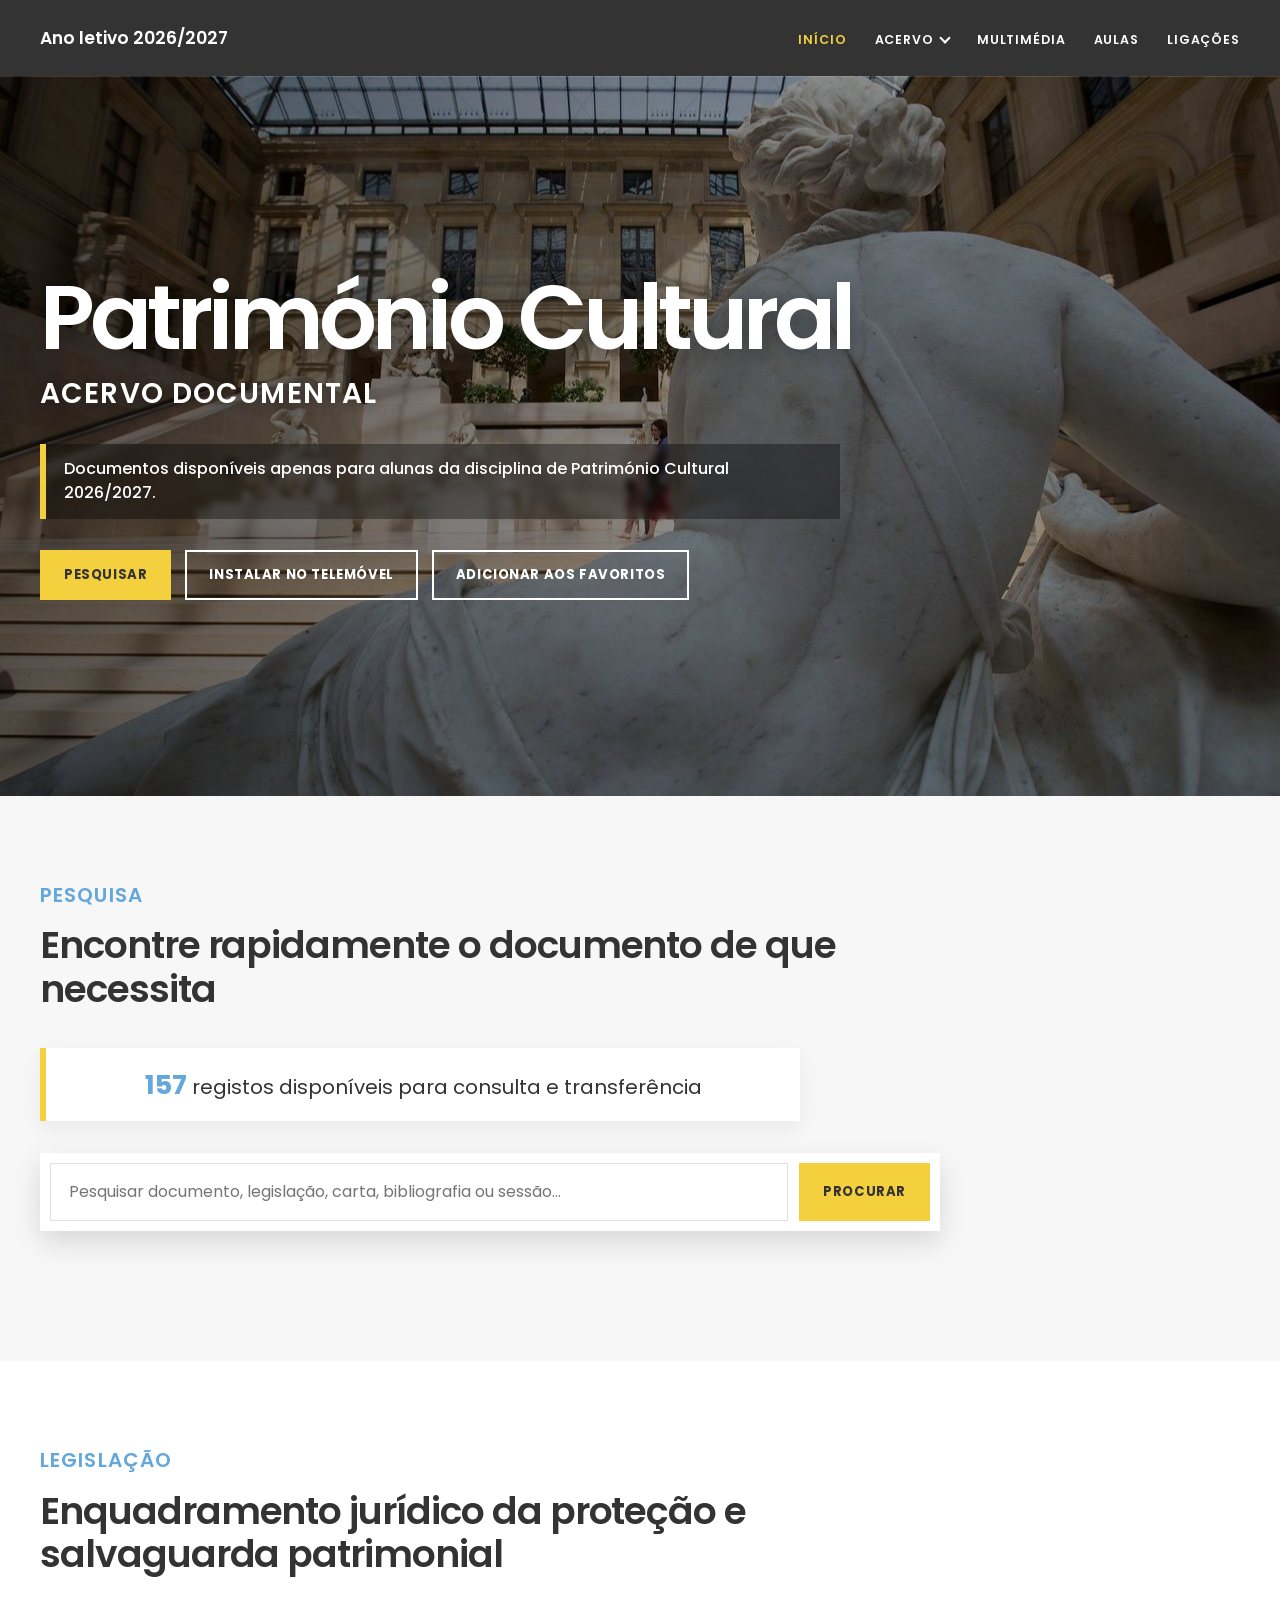
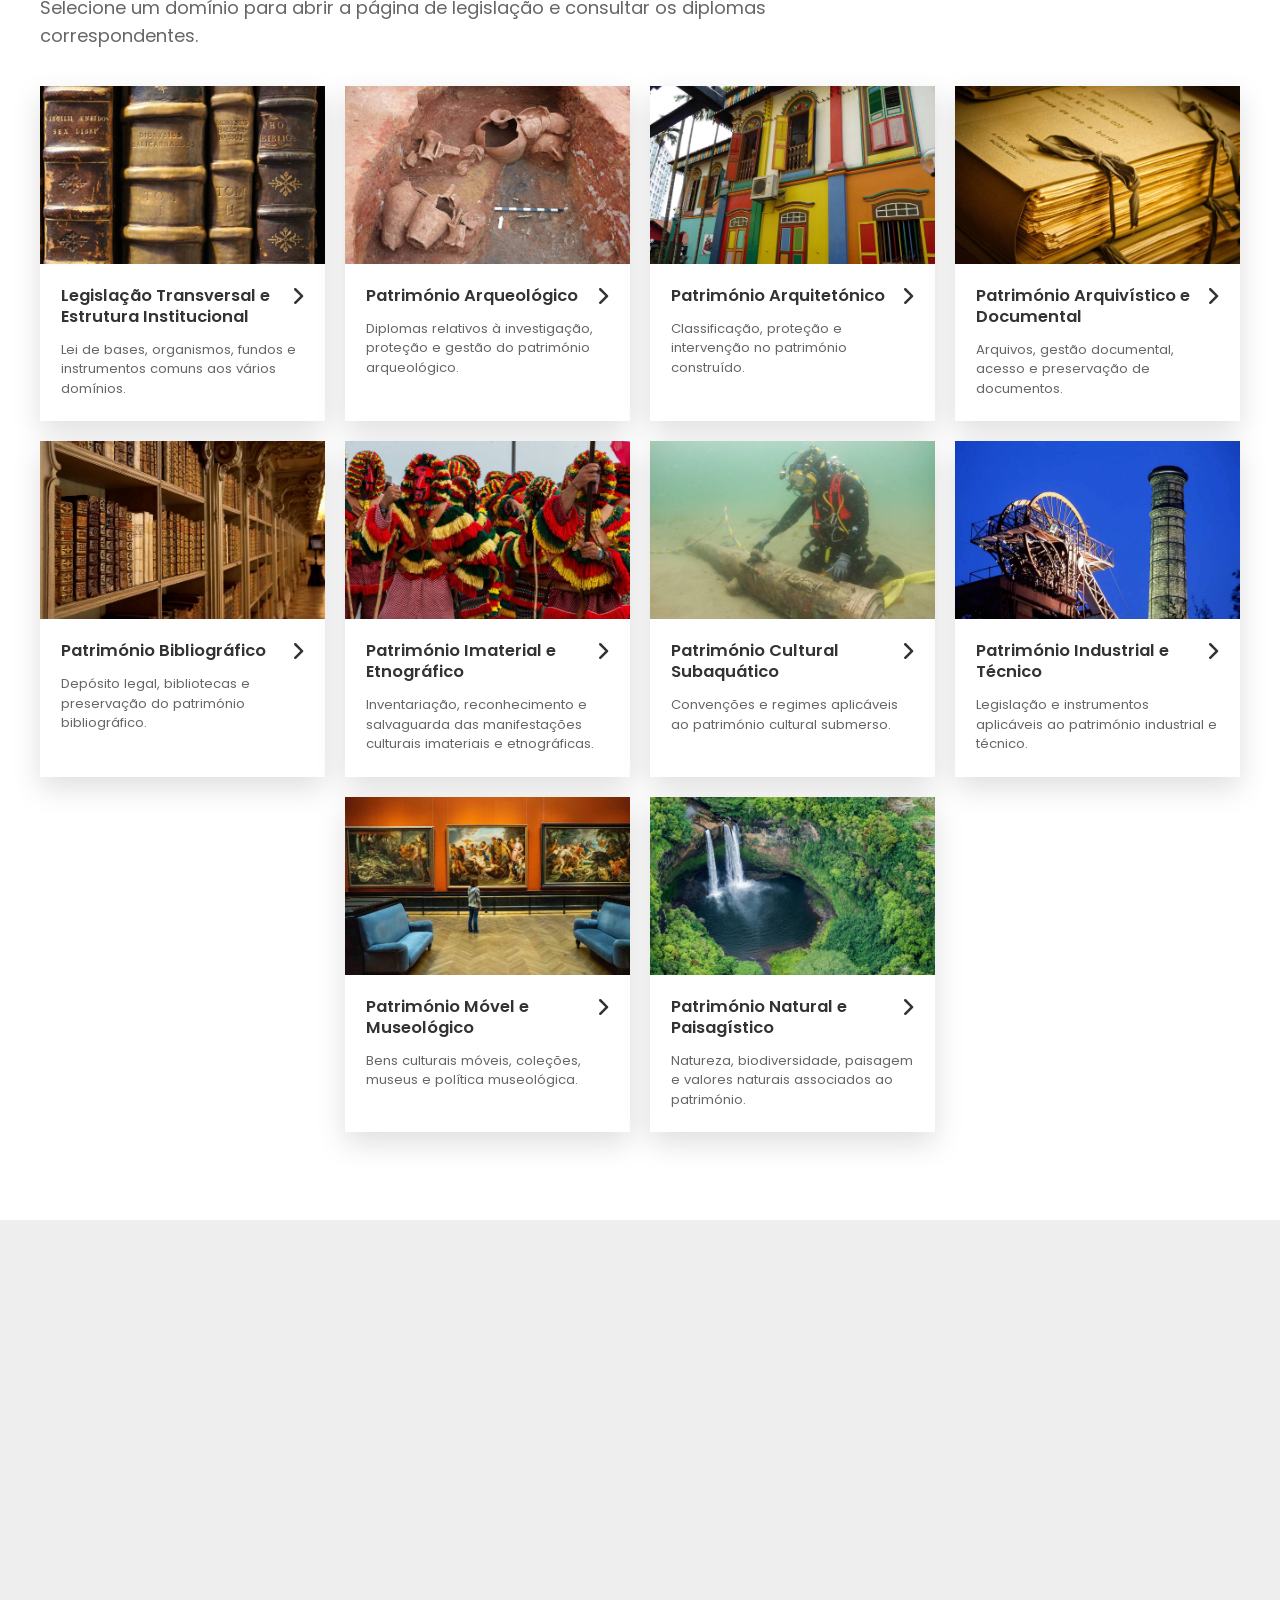
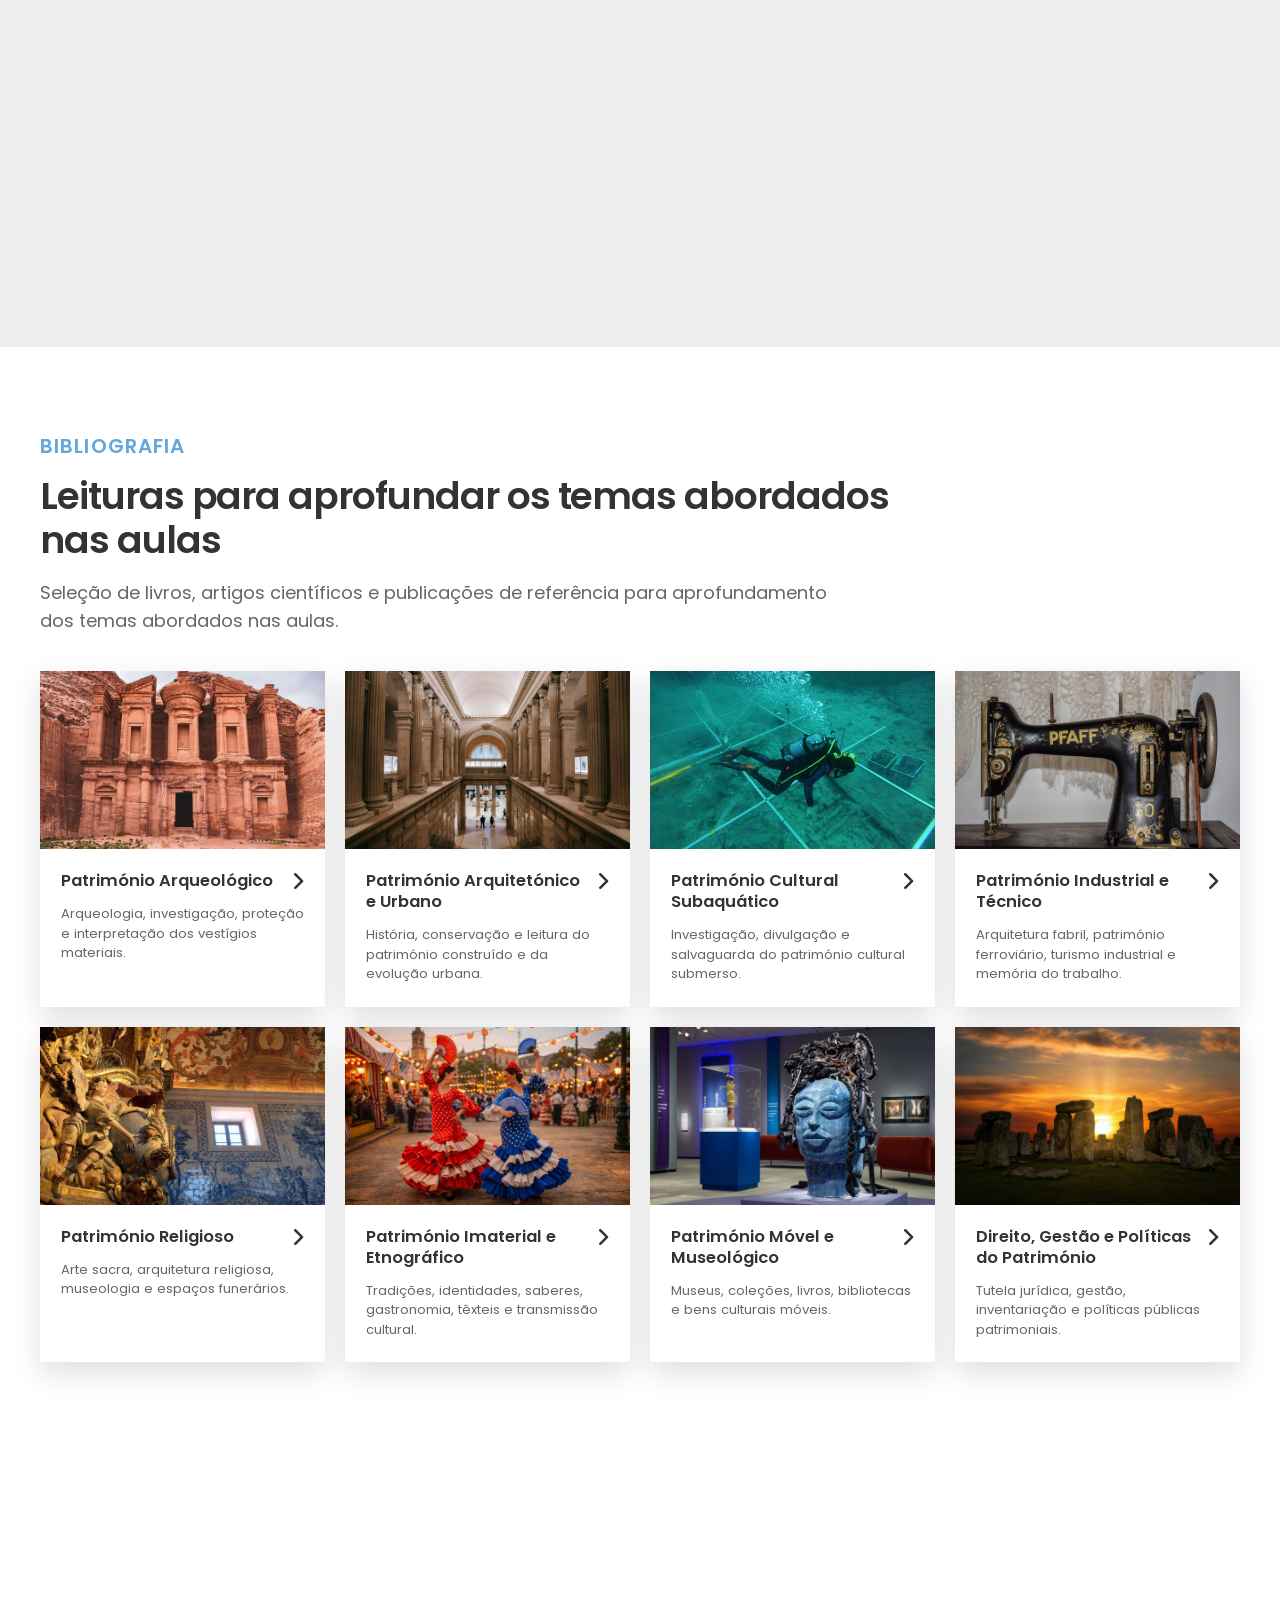
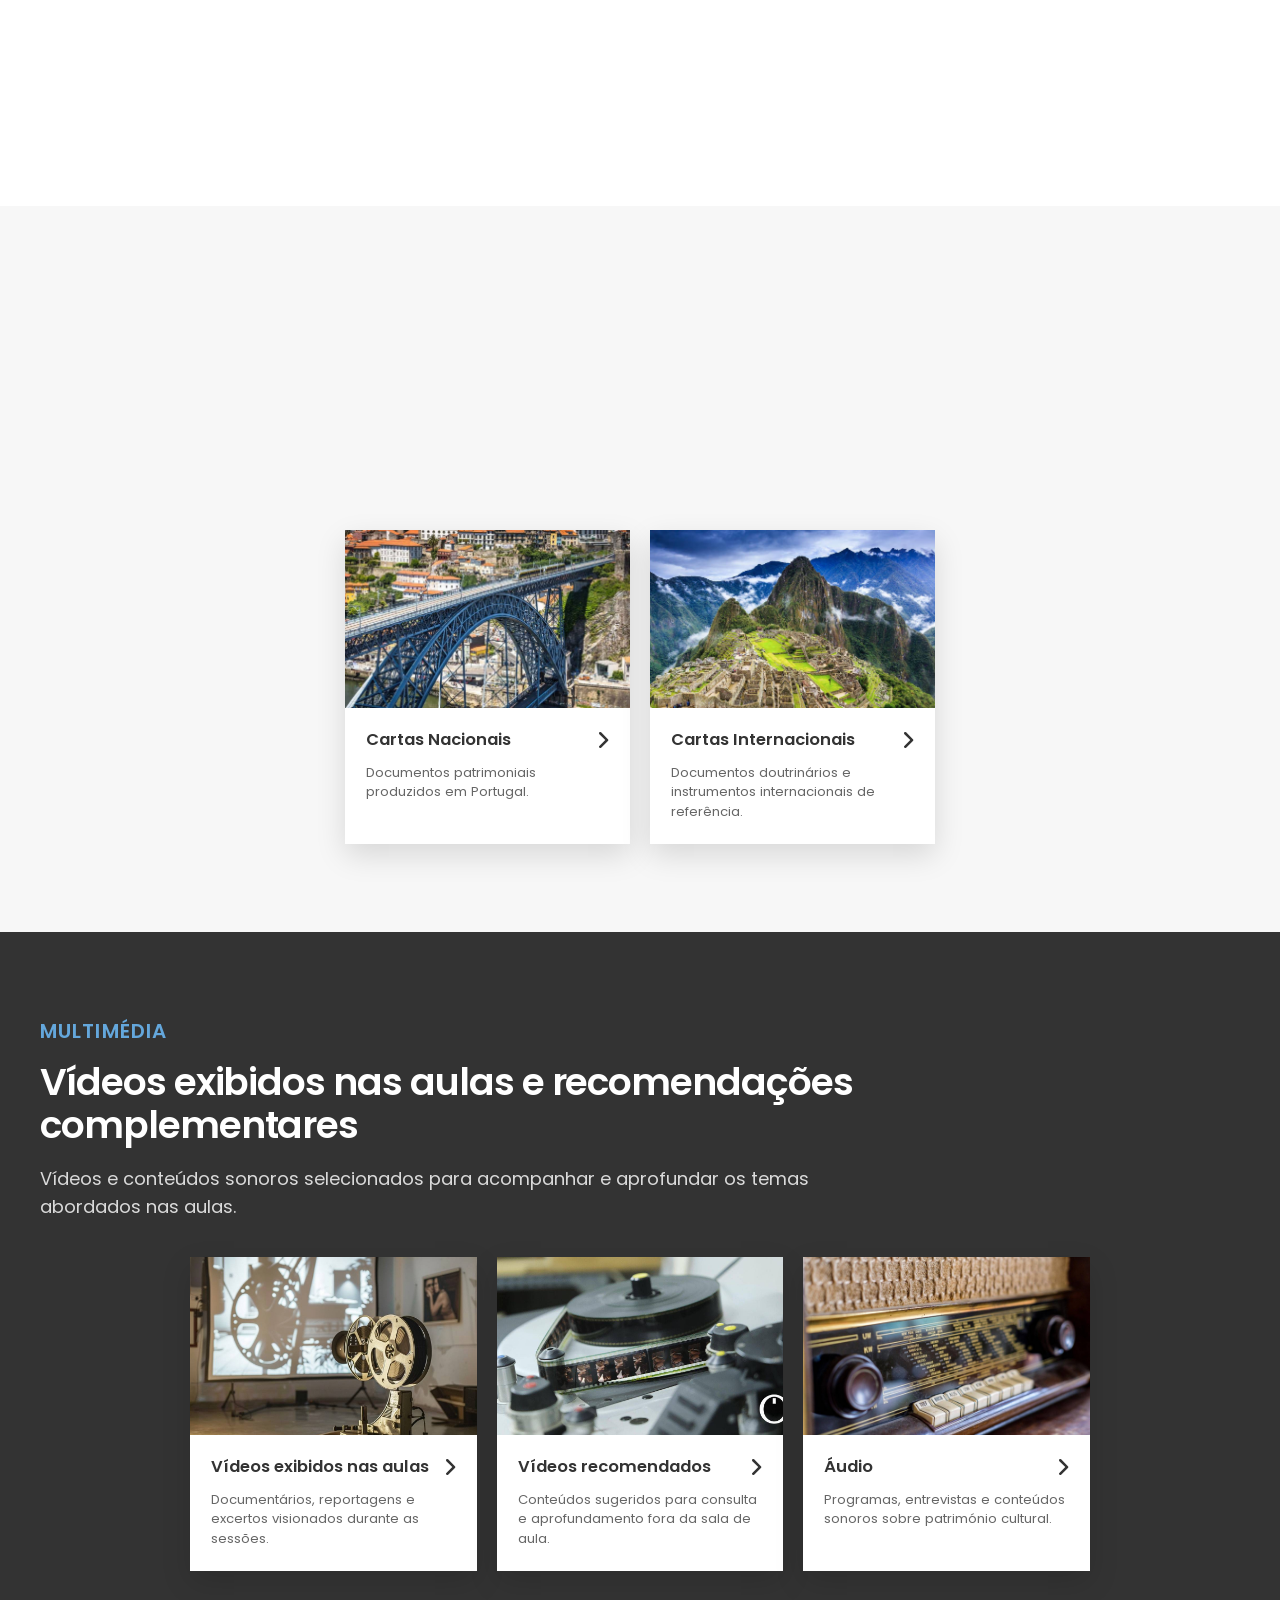
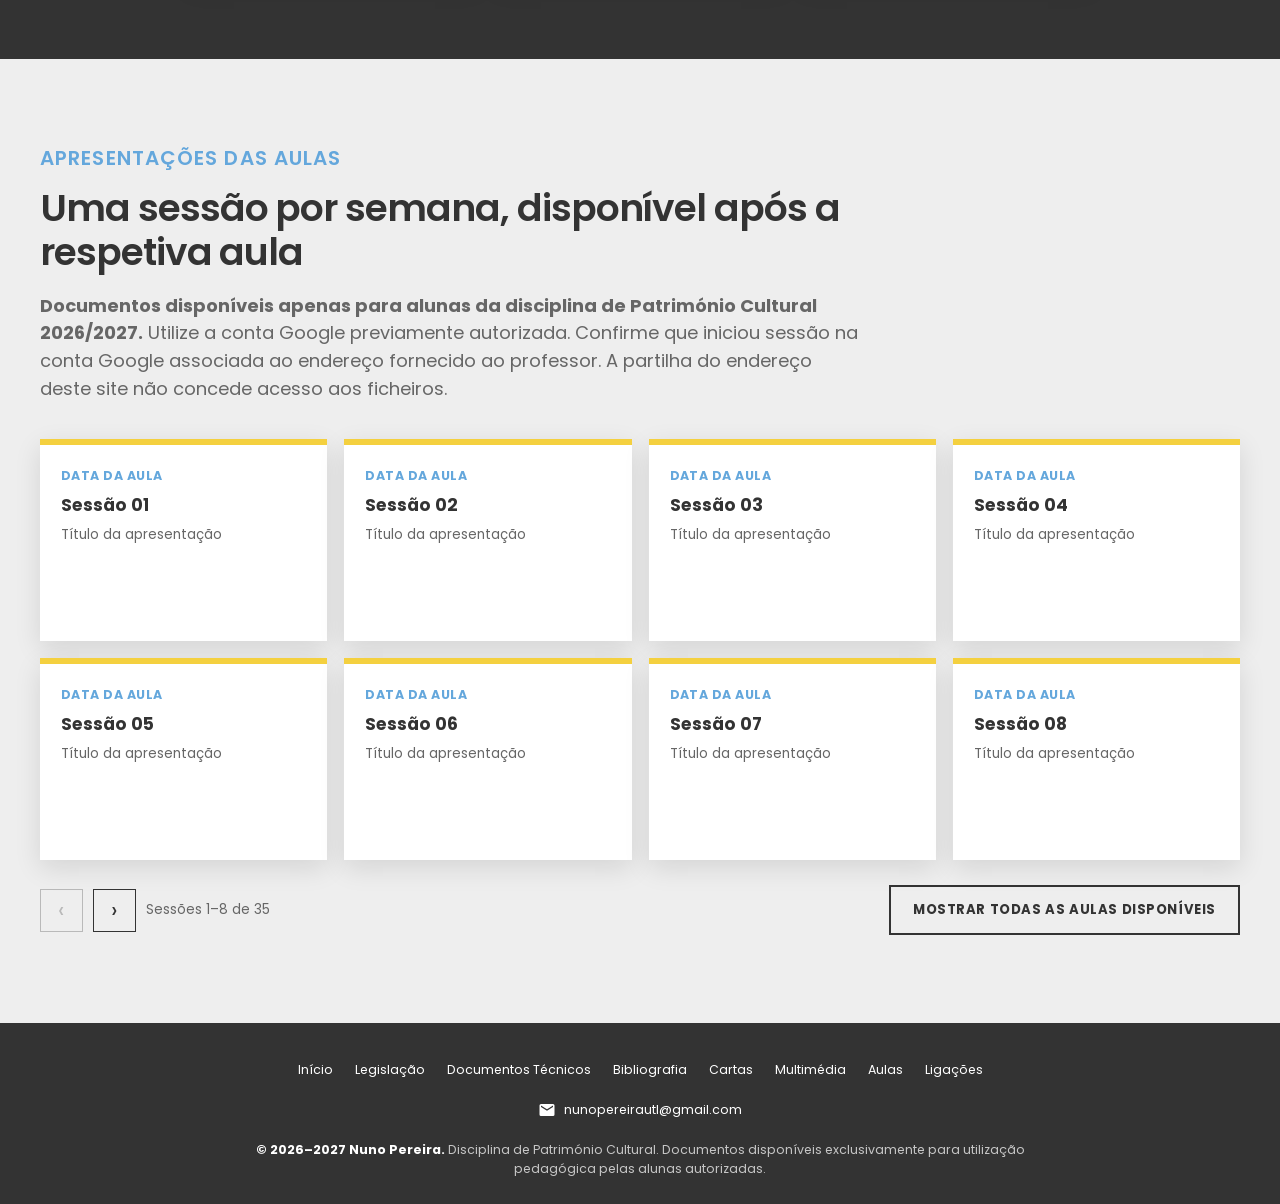
==== index.html @ 68ee5740 "Publicação inicial do Acervo Documental" ====
<!DOCTYPE html>

<html lang="pt-PT">
<head>
<meta charset="utf-8"/>
<meta content="width=device-width, initial-scale=1" name="viewport"/>
<meta content="#333333" name="theme-color"/>
<meta content="Acervo documental de apoio às aulas de Património Cultural 2026/2027." name="description"/>
<meta content="noindex, nofollow" name="robots"/>
<title>Património Cultural — Acervo documental</title>
<link href="manifest.webmanifest" rel="manifest"/>
<link href="assets/icon-192.png" rel="icon" sizes="192x192"/>
<link href="assets/apple-touch-icon.png" rel="apple-touch-icon"/>
<link href="https://fonts.googleapis.com" rel="preconnect"/>
<link crossorigin="" href="https://fonts.gstatic.com" rel="preconnect"/>
<link href="https://fonts.googleapis.com/css2?family=Poppins:wght@400;500;600;700&amp;display=swap" rel="stylesheet"/>
<link href="assets/site.css" rel="stylesheet"/>
</head>
<body>
<a class="skip-link" href="#conteudo">Saltar para o conteúdo</a>
<header class="site-header" id="topo">
<div class="container nav-wrap">
<a class="brand" href="index.html#inicio">Ano letivo 2026/2027</a>
<button aria-controls="mainNav" aria-expanded="false" aria-label="Abrir menu" class="menu-toggle" id="menuToggle" type="button"><span></span></button>
<nav aria-label="Navegação principal">
<ul class="nav-list" id="mainNav">
<li class="nav-item"><a class="nav-link active" href="index.html#inicio">Início</a></li>
<li class="nav-item dropdown" id="acervoDropdown">
<button aria-controls="acervoMenu" aria-expanded="false" class="dropdown-toggle" id="acervoToggle" type="button">Acervo <span aria-hidden="true" class="dropdown-caret"></span></button>
<ul class="dropdown-menu" id="acervoMenu">
<li><a href="legislacao.html">Legislação</a></li>
<li><a href="documentos-tecnicos.html">Documentos Técnicos</a></li>
<li><a href="bibliografia.html">Bibliografia</a></li>
<li><a href="cartas-patrimoniais.html">Cartas</a></li>
</ul>
</li>
<li class="nav-item"><a class="nav-link" href="multimedia.html">Multimédia</a></li>
<li class="nav-item"><a class="nav-link" href="index.html#aulas">Aulas</a></li>
<li class="nav-item"><a class="nav-link" href="ligacoes.html">Ligações</a></li>
</ul>
</nav>
</div>
</header>
<main id="conteudo">
<section aria-label="Apresentação do acervo documental" class="hero" id="inicio">
<div class="container">
<div class="hero-content reveal">
<h1>Património Cultural</h1>
<p class="hero-subtitle">ACERVO DOCUMENTAL</p>
<p class="hero-note">Documentos disponíveis apenas para alunas da disciplina de Património Cultural 2026/2027.</p>
<div class="button-row">
<a class="btn" href="#pesquisa">Pesquisar</a>
<button class="btn secondary" id="installButton" type="button">Instalar no telemóvel</button>
<button class="btn secondary" id="favoriteButton" type="button">Adicionar aos favoritos</button>
</div>
</div>
</div>
</section>

<section class="section soft" id="pesquisa">
<div class="container">
<div class="collection-heading reveal">
<h2 class="section-title">Pesquisa</h2>
<p class="section-subtitle">Encontre rapidamente o documento de que necessita</p>

</div>
<p class="global-record-count reveal"><strong id="globalRecordCount">0</strong> <span id="globalRecordPhrase">registos disponíveis para consulta e transferência</span></p>
<div class="search-shell reveal">
<form class="search-box" id="searchForm" role="search">
<label for="siteSearch">Pesquisar no acervo</label>
<input autocomplete="off" id="siteSearch" placeholder="Pesquisar documento, legislação, carta, bibliografia ou sessão…" type="search"/>
<button class="btn" id="searchButton" type="submit">Procurar</button>
</form>
<div aria-live="polite" class="search-meta" id="searchMeta"></div>
</div>
</div>
</section>
<section class="section" id="legislacao">
<div class="container">
<div class="collection-heading reveal">
<h2 class="section-title">Legislação</h2>
<p class="section-subtitle">Enquadramento jurídico da proteção e salvaguarda patrimonial</p>
<p class="section-intro">Selecione um domínio para abrir a página de legislação e consultar os diplomas correspondentes.</p>
</div>
<ul aria-label="Categorias de legislação" class="cards-grid searchable-grid center-last-two" id="legislationGrid"></ul>
</div>
</section>
<section class="section grey" id="documentos-tecnicos">
<div class="container">
<div class="collection-heading reveal">
<h2 class="section-title">Documentos Técnicos</h2>
<p class="section-subtitle">Instrumentos de referência nacionais e internacionais</p>
<p class="section-intro">Orientações, recomendações e documentos produzidos por entidades especializadas para apoiar a classificação, conservação, gestão e valorização do património.</p>
</div>
<ul aria-label="Categorias de documentos técnicos" class="cards-grid searchable-grid center-two" id="technicalGrid"></ul>
</div>
</section>
<section class="section" id="bibliografia">
<div class="container">
<div class="collection-heading reveal">
<h2 class="section-title">Bibliografia</h2>
<p class="section-subtitle">Leituras para aprofundar os temas abordados nas aulas</p>
<p class="section-intro">Seleção de livros, artigos científicos e publicações de referência para aprofundamento dos temas abordados nas aulas.</p>
</div>
<ul aria-label="Categorias de bibliografia" class="cards-grid searchable-grid" id="bibliographyGrid"></ul>
</div>
</section>
<section class="section soft" id="cartas">
<div class="container">
<div class="collection-heading reveal">
<h2 class="section-title">Cartas Patrimoniais</h2>
<p class="section-subtitle">Princípios doutrinários da conservação e do restauro</p>
<p class="section-intro">Cartas, convenções, declarações, recomendações e princípios nacionais e internacionais fundamentais para o estudo do património cultural.</p>
</div>
<ul aria-label="Categorias de cartas patrimoniais" class="cards-grid searchable-grid center-two" id="chartersGrid"></ul>
</div>
</section>
<section class="section dark" id="multimedia">
<div class="container">
<div class="collection-heading reveal">
<h2 class="section-title">Multimédia</h2>
<p class="section-subtitle">Vídeos exibidos nas aulas e recomendações complementares</p>
<p class="section-intro">Vídeos e conteúdos sonoros selecionados para acompanhar e aprofundar os temas abordados nas aulas.</p>
</div>
<ul aria-label="Conteúdos multimédia" class="cards-grid searchable-grid center-three" id="mediaGrid"></ul>
</div>
</section>
<section class="section grey" id="aulas">
<div class="container">
<div class="collection-heading reveal">
<h2 class="section-title">Apresentações das aulas</h2>
<p class="section-subtitle">Uma sessão por semana, disponível após a respetiva aula</p>
<p class="section-intro"><strong>Documentos disponíveis apenas para alunas da disciplina de Património Cultural 2026/2027.</strong> Utilize a conta Google previamente autorizada. Confirme que iniciou sessão na conta Google associada ao endereço fornecido ao professor. A partilha do endereço deste site não concede acesso aos ficheiros.</p>
</div>
<div class="sessions-viewport">
<div aria-label="Apresentações das sessões" class="sessions-grid searchable-grid" id="sessionsGrid"></div>
<div class="sessions-empty" id="sessionsEmpty" role="status">Ainda não existem apresentações disponíveis para mostrar.</div>
</div>
<div class="sessions-controls" id="sessionsControls">
<div aria-label="Navegação entre grupos de sessões" class="page-arrows">
<button aria-label="Sessões anteriores" class="page-arrow" id="previousSessions" type="button">‹</button>
<button aria-label="Próximas sessões" class="page-arrow" id="nextSessions" type="button">›</button>
<span aria-live="polite" class="page-status" id="pageStatus"></span>
</div>
<button class="btn dark-secondary" id="showAvailableSessions" type="button">Mostrar todas as aulas disponíveis</button>
</div>
</div>
</section>
</main>
<footer class="site-footer">
<div class="container">
<ul class="footer-nav">
<li><a href="index.html#inicio">Início</a></li>
<li><a href="legislacao.html">Legislação</a></li>
<li><a href="documentos-tecnicos.html">Documentos Técnicos</a></li>
<li><a href="bibliografia.html">Bibliografia</a></li>
<li><a href="cartas-patrimoniais.html">Cartas</a></li>
<li><a href="multimedia.html">Multimédia</a></li>
<li><a href="index.html#aulas">Aulas</a></li>
<li><a href="ligacoes.html">Ligações</a></li>
</ul>
<p class="footer-contact"><a aria-label="Enviar email para Nuno Pereira" class="footer-email" href="mailto:nunopereirautl@gmail.com"><svg aria-hidden="true" viewbox="0 0 24 24"><path d="M20 4H4a2 2 0 0 0-2 2v12a2 2 0 0 0 2 2h16a2 2 0 0 0 2-2V6a2 2 0 0 0-2-2Zm0 4-8 5-8-5V6l8 5 8-5v2Z" fill="currentColor"></path></svg>nunopereirautl@gmail.com</a></p>
<p class="footer-copy"><strong>© 2026–2027 Nuno Pereira.</strong> Disciplina de Património Cultural. Documentos disponíveis exclusivamente para utilização pedagógica pelas alunas autorizadas.</p>
</div>
</footer>
<div class="install-banner" id="installBanner" role="status"><p><strong>Instalar no telemóvel</strong><br/>Guarde este acervo no ecrã principal para acesso mais rápido.</p><button class="btn small" id="installBannerButton" type="button">Instalar</button></div>
<div aria-labelledby="dialogTitle" aria-modal="true" class="dialog-backdrop" id="infoDialog" role="dialog"><div class="dialog"><h2 id="dialogTitle">Informação</h2><p id="dialogText"></p><button class="btn" id="dialogClose" type="button">Fechar</button></div></div>
<script defer="" src="assets/catalog-data.js"></script>
<script defer="" src="assets/site.js"></script>
<!-- Espaço reservado para Google Analytics. -->
</body>
</html>
---- assets/site.css ----
:root{--yellow:#f4d03f;--blue:#64a7dc;--grey:#ccc;--charcoal:#333;--white:#fff;--off-white:#f7f7f7;--ink:#333;--muted:#666;--line:rgba(51,51,51,.15);--shadow:0 11px 28px rgba(0,0,0,.13);--shadow-hover:0 22px 46px rgba(0,0,0,.24);--container:1200px;--header-h:76px;--radius:0}
*{box-sizing:border-box}html{scroll-behavior:smooth;scroll-padding-top:calc(var(--header-h) + 18px)}body{margin:0;color:var(--ink);background:var(--white);font-family:"Poppins",Arial,sans-serif;font-size:18px;line-height:1.55;-webkit-font-smoothing:antialiased}img{display:block;width:100%}a{color:inherit}button,input{font:inherit}button,a{-webkit-tap-highlight-color:transparent}:focus-visible{outline:4px solid var(--yellow);outline-offset:4px}[hidden]{display:none!important}.container{width:min(var(--container),calc(100% - 48px));margin-inline:auto}.skip-link{position:fixed;left:16px;top:-100px;z-index:9999;padding:12px 18px;background:var(--white);color:var(--charcoal);border:2px solid var(--charcoal);text-decoration:none;font-weight:700}.skip-link:focus{top:16px}
.site-header{position:fixed;inset:0 0 auto;z-index:1000;min-height:var(--header-h);background:var(--charcoal);color:var(--white);box-shadow:0 1px 0 rgba(255,255,255,.13)}.nav-wrap{min-height:var(--header-h);display:flex;align-items:center;justify-content:space-between;gap:28px}.brand{color:var(--white);font-size:1.08rem;font-weight:600;text-decoration:none;white-space:nowrap}.nav-list{display:flex;align-items:center;gap:28px;margin:0;padding:0;list-style:none}.nav-item{position:relative}.nav-link,.dropdown-toggle{position:relative;display:inline-flex;align-items:center;gap:7px;padding:0;border:0;background:transparent;color:var(--white);font-size:.78rem;font-weight:600;letter-spacing:.07em;text-decoration:none;text-transform:uppercase;cursor:pointer}.nav-link::after,.dropdown-toggle::after{content:"";position:absolute;left:0;right:100%;bottom:-8px;height:2px;background:var(--yellow);transition:right .22s ease}.nav-link:hover::after,.nav-link:focus-visible::after,.dropdown-toggle:hover::after,.dropdown-toggle:focus-visible::after,.nav-item.open>.dropdown-toggle::after{right:0}.dropdown-caret{width:8px;height:8px;border-right:2px solid currentColor;border-bottom:2px solid currentColor;transform:translateY(-2px) rotate(45deg);transition:transform .2s ease}.nav-item.open .dropdown-caret{transform:translateY(2px) rotate(225deg)}.dropdown-menu{position:absolute;top:calc(100% + 22px);left:50%;z-index:1200;min-width:240px;display:none;margin:0;padding:10px 0;list-style:none;background:var(--white);color:var(--charcoal);box-shadow:var(--shadow-hover);transform:translateX(-50%)}.nav-item.open>.dropdown-menu,.nav-item:hover>.dropdown-menu,.nav-item:focus-within>.dropdown-menu{display:block}.dropdown-menu a{display:block;padding:13px 20px;color:var(--charcoal);font-size:.8rem;font-weight:600;letter-spacing:.025em;text-decoration:none;transition:padding-left .18s ease,background .18s ease,color .18s ease}.dropdown-menu a:hover,.dropdown-menu a:focus-visible{padding-left:27px;background:var(--yellow);color:var(--charcoal);outline-offset:-4px}.menu-toggle{display:none;width:48px;height:48px;padding:0;border:0;background:transparent;color:var(--white);cursor:pointer}.menu-toggle span,.menu-toggle::before,.menu-toggle::after{display:block;width:28px;height:2px;margin:6px auto;content:"";background:currentColor;transition:transform .2s ease,opacity .2s ease}.menu-toggle[aria-expanded=true] span{opacity:0}.menu-toggle[aria-expanded=true]::before{transform:translateY(8px) rotate(45deg)}.menu-toggle[aria-expanded=true]::after{transform:translateY(-8px) rotate(-45deg)}
.hero{position:relative;min-height:80vh;margin-top:var(--header-h);display:grid;align-items:center;overflow:hidden;isolation:isolate;background:var(--charcoal) center/cover no-repeat;transition:background-image .65s ease-in-out}.hero::before{content:"";position:absolute;inset:0;z-index:-1;background:linear-gradient(90deg,rgba(0,0,0,.56) 0%,rgba(0,0,0,.32) 54%,rgba(0,0,0,.20) 100%),linear-gradient(0deg,rgba(0,0,0,.18),rgba(0,0,0,.18))}.hero-content{max-width:880px;padding:94px 0 92px;color:var(--white)}.hero h1{max-width:900px;margin:0 0 11px;color:var(--white);font-size:clamp(3rem,7.1vw,6.5rem);font-weight:600;letter-spacing:-.055em;line-height:.96;text-shadow:0 3px 24px rgba(0,0,0,.36)}.hero-subtitle{margin:0 0 28px;color:var(--white);font-size:clamp(1.12rem,2.2vw,1.9rem);font-weight:600;letter-spacing:.04em;text-shadow:0 2px 14px rgba(0,0,0,.35)}.hero-note{max-width:800px;margin:0 0 31px;padding:13px 18px;border-left:6px solid var(--yellow);background:rgba(0,0,0,.36);color:var(--white);font-size:1rem;font-weight:500;backdrop-filter:blur(3px)}.button-row{display:flex;flex-wrap:wrap;gap:14px}.btn{min-height:50px;display:inline-flex;align-items:center;justify-content:center;gap:9px;padding:12px 22px;border:2px solid var(--yellow);border-radius:var(--radius);background:var(--yellow);color:var(--charcoal);font-size:.82rem;font-weight:700;letter-spacing:.045em;text-decoration:none;text-transform:uppercase;cursor:pointer;transition:transform .18s ease,background .18s ease,border-color .18s ease,color .18s ease}.btn:hover{transform:translateY(-3px);background:var(--blue);border-color:var(--blue);color:var(--charcoal)}.btn.secondary{background:transparent;color:var(--white);border-color:var(--white)}.btn.secondary:hover{color:var(--charcoal);background:var(--white)}.btn.dark-secondary{background:transparent;color:var(--charcoal);border-color:var(--charcoal)}.btn.dark-secondary:hover{color:var(--charcoal);background:var(--yellow);border-color:var(--yellow)}.btn.small{min-height:43px;padding:9px 15px;font-size:.74rem}.btn[disabled],.btn.disabled{opacity:.48;cursor:not-allowed;pointer-events:none;transform:none}
.section{padding:88px 0}.section.soft{background:var(--off-white)}.section.grey{background:#eee}.section.dark{background:var(--charcoal);color:var(--white)}.section-lead{margin-bottom:62px}.split{display:grid;grid-template-columns:minmax(0,1.05fr) minmax(340px,.95fr);gap:70px;align-items:center}.split.reverse{grid-template-columns:minmax(340px,.95fr) minmax(0,1.05fr)}.split.reverse .split-media{order:-1}.eyebrow{margin:0 0 11px;color:var(--blue);font-size:20px;font-weight:700;letter-spacing:.055em;text-transform:uppercase}.section-title{margin:0 0 18px;color:var(--ink);font-size:clamp(2rem,3.1vw,2.5rem);font-weight:600;letter-spacing:-.035em;line-height:1.12}.section-subtitle{margin:0 0 17px;color:var(--ink);font-size:clamp(1.25rem,2vw,1.65rem);font-weight:600;line-height:1.3}.section-intro{margin:0 0 25px;color:var(--muted);max-width:820px}.split-media{position:relative;min-height:440px;overflow:hidden;box-shadow:var(--shadow);background:var(--grey)}.split-media img{height:100%;min-height:440px;object-fit:cover;transition:transform .5s ease}.split-media:hover img{transform:scale(1.035)}.split-media::after{content:"";position:absolute;inset:0;pointer-events:none;background:linear-gradient(180deg,transparent 55%,rgba(0,0,0,.18))}.access-panel{margin-top:25px;padding:21px 23px;border-left:6px solid var(--yellow);background:var(--off-white)}.access-panel strong{display:block;margin-bottom:5px;color:var(--charcoal)}.access-panel p{margin:0;font-size:.94rem;color:var(--muted)}.collection-heading{margin-bottom:36px}.collection-heading .section-title{color:var(--blue);font-size:20px;letter-spacing:.055em;text-transform:uppercase}.collection-heading .section-subtitle{max-width:900px;font-size:clamp(1.8rem,3vw,2.35rem);letter-spacing:-.028em;line-height:1.16}
.search-shell{margin-top:32px}.search-box{display:grid;grid-template-columns:1fr auto;gap:11px;max-width:900px;padding:10px;background:var(--white);box-shadow:var(--shadow)}.search-box label{position:absolute;width:1px;height:1px;overflow:hidden;clip:rect(0,0,0,0)}.search-box input{min-height:58px;width:100%;padding:12px 18px;border:1px solid var(--line);border-radius:0;color:var(--ink);background:var(--white);font-size:1rem}.search-meta{min-height:28px;margin-top:14px;color:var(--muted);font-size:.9rem}
.cards-grid{display:grid;grid-template-columns:repeat(4,minmax(0,1fr));gap:20px;margin:0;padding:0;list-style:none}.card{min-width:0;min-height:100%;background:var(--white);box-shadow:var(--shadow);overflow:hidden;transition:transform .28s cubic-bezier(.2,.7,.2,1),box-shadow .28s ease}.card-link{position:relative;height:100%;display:flex;flex-direction:column;color:inherit;text-decoration:none;cursor:pointer}.card-media{position:relative;height:178px;overflow:hidden;background:linear-gradient(135deg,var(--charcoal),var(--blue))}.card-media::after{content:"";position:absolute;inset:auto 0 0;height:6px;background:var(--yellow);transform:scaleX(0);transform-origin:left;transition:transform .28s ease}.card-media img{height:100%;object-fit:cover;transition:transform .46s cubic-bezier(.2,.7,.2,1),filter .28s ease}.card-content{flex:1;display:flex;flex-direction:column;padding:21px 21px 23px;transition:background .28s ease}.card-title-row{display:flex;align-items:flex-start;justify-content:space-between;gap:14px}.card-title{margin:0;color:var(--ink);font-size:1.03rem;font-weight:600;line-height:1.28;transition:color .22s ease,transform .22s ease}.arrow{flex:0 0 auto;width:10px;height:17px;margin-top:3px;color:var(--charcoal);transition:color .22s ease,transform .22s ease}.card-description{margin:13px 0 0;color:var(--muted);font-size:.82rem;line-height:1.48}.card:hover,.card:focus-within{transform:translateY(-10px) scale(1.018);box-shadow:var(--shadow-hover)}.card:hover .card-media img,.card:focus-within .card-media img{transform:scale(1.09);filter:saturate(1.06) contrast(1.03)}.card:hover .card-media::after,.card:focus-within .card-media::after{transform:scaleX(1)}.card:hover .card-title,.card:focus-within .card-title{color:var(--blue);transform:translateX(3px)}.card:hover .arrow,.card:focus-within .arrow{color:var(--yellow);transform:translateX(6px)}.section.dark .card{background:var(--white);color:var(--charcoal)}
.media-tabs{display:flex;flex-wrap:wrap;gap:10px;margin-bottom:28px}.filter-btn{min-height:44px;padding:9px 16px;border:1px solid rgba(255,255,255,.52);background:transparent;color:var(--white);font-size:.76rem;font-weight:700;letter-spacing:.04em;text-transform:uppercase;cursor:pointer;transition:background .18s ease,color .18s ease,transform .18s ease}.filter-btn.active,.filter-btn:hover{background:var(--yellow);border-color:var(--yellow);color:var(--charcoal);transform:translateY(-2px)}.section.dark .collection-heading .section-title{color:var(--blue)}.section.dark .collection-heading .section-subtitle,.section.dark .section-intro{color:var(--white)}.section.dark .section-intro{opacity:.82}
.sessions-viewport{position:relative;margin-top:31px}.sessions-grid{display:grid;grid-template-columns:repeat(4,minmax(0,1fr));gap:17px}.session-card{min-height:196px;background:var(--white);box-shadow:0 8px 25px rgba(0,0,0,.11);border-top:6px solid var(--yellow);transition:transform .24s ease,box-shadow .24s ease}.session-card:hover,.session-card:focus-within{transform:translateY(-7px);box-shadow:var(--shadow-hover)}.session-card-link,.session-card-static{min-height:196px;display:flex;flex-direction:column;justify-content:space-between;padding:21px;color:inherit;text-decoration:none}.session-date{display:block;margin-bottom:9px;color:var(--blue);font-size:.78rem;font-weight:700;letter-spacing:.04em;text-transform:uppercase}.session-card h3{margin:0 0 9px;font-size:1.08rem;font-weight:700;line-height:1.26}.session-card p{margin:0;color:var(--muted);font-size:.84rem;line-height:1.45}.session-arrow{align-self:flex-end;margin-top:18px;color:var(--charcoal);transition:color .2s ease,transform .2s ease}.session-card:hover .session-arrow,.session-card:focus-within .session-arrow{color:var(--blue);transform:translateX(6px)}.sessions-controls{display:flex;align-items:center;justify-content:space-between;gap:18px;margin-top:25px}.page-arrows{display:flex;align-items:center;gap:10px}.page-arrow{width:43px;height:43px;display:inline-grid;place-items:center;border:1px solid var(--charcoal);background:transparent;color:var(--charcoal);font-size:1.45rem;line-height:1;cursor:pointer;transition:background .18s ease,border-color .18s ease,transform .18s ease}.page-arrow:hover:not(:disabled){background:var(--yellow);border-color:var(--yellow);transform:translateY(-2px)}.page-arrow:disabled{opacity:.28;cursor:not-allowed}.page-status{color:var(--muted);font-size:.84rem}.sessions-empty{display:none;padding:24px;border-left:6px solid var(--yellow);background:var(--white);color:var(--muted);box-shadow:var(--shadow)}.sessions-empty.show{display:block}
.site-footer{padding:31px 0 25px;background:var(--charcoal);color:var(--white);text-align:center}.footer-nav{display:flex;flex-wrap:wrap;justify-content:center;gap:22px;margin:0 0 17px;padding:0;list-style:none}.footer-nav a,.footer-email{position:relative;display:inline-flex;align-items:center;gap:8px;color:var(--white);font-size:.78rem;text-decoration:none;transition:color .2s ease,transform .2s ease}.footer-nav a::after,.footer-email::after{content:"";position:absolute;left:0;right:100%;bottom:-5px;height:2px;background:var(--yellow);transition:right .22s ease}.footer-nav a:hover,.footer-nav a:focus-visible,.footer-email:hover,.footer-email:focus-visible{color:var(--yellow);transform:translateY(-2px)}.footer-nav a:hover::after,.footer-nav a:focus-visible::after,.footer-email:hover::after,.footer-email:focus-visible::after{right:0}.footer-contact{margin:0 0 13px}.footer-email svg{width:18px;height:18px}.footer-copy{margin:0 auto;max-width:820px;color:rgba(255,255,255,.72);font-size:.78rem}.footer-copy strong{color:var(--white)}
.install-banner{position:fixed;right:18px;bottom:18px;z-index:900;max-width:365px;display:none;gap:12px;align-items:center;padding:16px;background:var(--white);color:var(--ink);box-shadow:var(--shadow-hover);border-left:6px solid var(--yellow)}.install-banner.show{display:flex}.install-banner p{margin:0;font-size:.82rem;line-height:1.35}.install-banner button{flex:0 0 auto}.dialog-backdrop{position:fixed;inset:0;z-index:2000;display:none;place-items:center;padding:20px;background:rgba(0,0,0,.72)}.dialog-backdrop.open{display:grid}.dialog{width:min(560px,100%);padding:31px;background:var(--white);box-shadow:var(--shadow-hover)}.dialog h2{margin:0 0 12px;font-size:1.45rem}.dialog p{margin:0 0 18px;color:var(--muted);font-size:.93rem}.reveal{opacity:0;transform:translateY(30px);transition:opacity .58s ease,transform .58s ease}.reveal.is-visible{opacity:1;transform:translateY(0)}
@media(max-width:1080px){.nav-list{gap:19px}.nav-link,.dropdown-toggle{font-size:.71rem}.split,.split.reverse{grid-template-columns:1fr 1fr;gap:42px}.cards-grid,.sessions-grid{grid-template-columns:repeat(2,minmax(0,1fr))}}
@media(max-width:780px){:root{--header-h:68px}body{font-size:17px}.container{width:min(100% - 34px,var(--container))}.menu-toggle{display:block}.nav-list{position:fixed;inset:var(--header-h) 0 auto;display:none;flex-direction:column;align-items:stretch;gap:0;max-height:calc(100vh - var(--header-h));overflow-y:auto;padding:14px 22px 23px;background:var(--charcoal);box-shadow:0 16px 28px rgba(0,0,0,.24)}.nav-list.open{display:flex}.nav-item{width:100%}.nav-link,.dropdown-toggle{width:100%;justify-content:space-between;padding:15px 4px;font-size:.85rem}.nav-link::after,.dropdown-toggle::after{display:none}.dropdown-menu{position:static;min-width:0;padding:4px 0 8px 14px;background:rgba(255,255,255,.06);color:var(--white);box-shadow:none;transform:none}.nav-item:not(.open)>.dropdown-menu{display:none!important}.dropdown-menu a{color:var(--white);padding:12px 15px}.dropdown-menu a:hover,.dropdown-menu a:focus-visible{padding-left:22px;background:var(--yellow);color:var(--charcoal)}.hero{min-height:76vh;background-position:center}.hero-content{padding:72px 0 69px}.section{padding:69px 0}.split,.split.reverse{grid-template-columns:1fr;gap:34px}.split.reverse .split-media{order:0}.split-media,.split-media img{min-height:370px}.search-box{grid-template-columns:1fr}.search-box .btn{width:100%}.sessions-controls{align-items:flex-start;flex-direction:column}.sessions-controls .btn{width:100%}}
@media(max-width:540px){.brand{max-width:235px;white-space:normal;line-height:1.15}.hero h1{font-size:clamp(2.75rem,15vw,4.7rem)}.hero-subtitle{font-size:1.12rem}.button-row .btn{width:100%}.split-media,.split-media img{min-height:310px}.cards-grid,.sessions-grid{grid-template-columns:1fr}.card-media{height:205px}.install-banner{left:12px;right:12px;bottom:12px}.footer-nav{gap:16px}}
@media(prefers-reduced-motion:reduce){*,*::before,*::after{scroll-behavior:auto!important;animation:none!important;transition:none!important}.reveal{opacity:1;transform:none}}


/* === REVISÃO MULTIPÁGINA 2026/2027 === */
.nav-link.active{color:var(--yellow)}
.access-panel-wide{max-width:930px;margin-top:0}
.cards-grid.center-two>li:first-child{grid-column:2}
.cards-grid.center-two>li:nth-child(2){grid-column:3}
.cards-grid.center-last-two>li:nth-last-child(2){grid-column:2}
.cards-grid.center-last-two>li:last-child{grid-column:3}

/* Páginas secundárias */
.catalog-main{padding-top:var(--header-h)}
.catalog-hero{position:relative;padding:84px 0 76px;overflow:hidden;background:var(--charcoal);color:var(--white)}
.catalog-hero::after{content:"";position:absolute;inset:auto -8vw -115px auto;width:390px;height:390px;border:70px solid rgba(100,167,220,.14);border-radius:50%;pointer-events:none}
.catalog-hero .container{position:relative;z-index:1}
.back-link{display:inline-flex;margin-bottom:34px;color:var(--white);font-size:.78rem;font-weight:600;letter-spacing:.04em;text-decoration:none;text-transform:uppercase;transition:color .2s ease,transform .2s ease}
.back-link:hover,.back-link:focus-visible{color:var(--yellow);transform:translateX(-4px)}
.catalog-hero .eyebrow{color:var(--yellow)}
.catalog-hero h1{max-width:1000px;margin:0;color:var(--white);font-size:clamp(2.8rem,6vw,5.7rem);font-weight:600;letter-spacing:-.05em;line-height:1}
.catalog-subtitle{max-width:950px;margin:22px 0 0;color:var(--white);font-size:clamp(1.35rem,2.6vw,2.15rem);font-weight:500;line-height:1.25}
.catalog-intro{max-width:900px;margin:20px 0 0;color:rgba(255,255,255,.78);font-size:.98rem}
.catalog-count{display:inline-flex;margin:27px 0 0;padding:9px 13px;border-left:5px solid var(--yellow);background:rgba(255,255,255,.08);font-size:.78rem;font-weight:600;letter-spacing:.04em;text-transform:uppercase}
.catalog-tools{padding:52px 0}
.catalog-search{max-width:none}
.category-jump{margin-top:28px}
.category-jump ul{display:grid;grid-template-columns:repeat(4,minmax(0,1fr));gap:10px;margin:0;padding:0;list-style:none}
.category-jump a{min-height:72px;display:flex;align-items:center;justify-content:space-between;gap:14px;padding:15px 17px;border:1px solid var(--line);background:var(--white);color:var(--ink);font-size:.78rem;font-weight:600;line-height:1.35;text-decoration:none;box-shadow:0 5px 15px rgba(0,0,0,.05);transition:transform .2s ease,border-color .2s ease,box-shadow .2s ease}
.category-jump a:hover,.category-jump a:focus-visible{transform:translateY(-4px);border-color:var(--blue);box-shadow:var(--shadow)}
.category-jump a span{flex:0 0 auto;min-width:30px;height:30px;display:grid;place-items:center;background:var(--yellow);color:var(--charcoal);font-size:.72rem;font-weight:700}
.catalog-content{padding-top:75px}
.document-section{scroll-margin-top:calc(var(--header-h) + 24px);margin-bottom:64px}
.document-section:last-child{margin-bottom:0}
.document-section-heading{display:flex;align-items:flex-end;justify-content:space-between;gap:20px;margin-bottom:20px;padding-bottom:17px;border-bottom:1px solid var(--line)}
.document-section-heading .eyebrow{margin-bottom:7px}
.document-section-heading h2{margin:0;color:var(--ink);font-size:clamp(1.45rem,2.5vw,2.15rem);line-height:1.18}
.count-badge{flex:0 0 auto;min-width:46px;height:46px;display:grid;place-items:center;background:var(--charcoal);color:var(--white);font-size:.84rem;font-weight:700}
.document-list{display:grid;grid-template-columns:repeat(2,minmax(0,1fr));gap:12px;margin:0;padding:0;list-style:none}
.document-item{min-width:0;background:var(--white);border:1px solid var(--line);box-shadow:0 6px 18px rgba(0,0,0,.06);transition:transform .2s ease,box-shadow .2s ease,border-color .2s ease}
.document-item:hover,.document-item:focus-within{transform:translateY(-4px);border-color:var(--blue);box-shadow:var(--shadow)}
.document-link{min-height:104px;display:flex;align-items:center;gap:16px;padding:16px 17px;color:inherit;text-decoration:none}
.document-icon{flex:0 0 auto;width:49px;height:49px;display:grid;place-items:center;background:var(--yellow);color:var(--charcoal);font-size:.68rem;font-weight:700;letter-spacing:.06em}
.document-copy{min-width:0;display:flex;flex:1;flex-direction:column;gap:7px}
.document-title{color:var(--ink);font-size:.88rem;font-weight:600;line-height:1.35}
.document-state{color:var(--muted);font-size:.7rem;font-weight:600;letter-spacing:.045em;text-transform:uppercase}
.document-arrow{flex:0 0 auto;color:var(--blue);font-size:1.75rem;line-height:1;transition:transform .2s ease,color .2s ease}
.document-item:hover .document-arrow,.document-item:focus-within .document-arrow{color:var(--charcoal);transform:translateX(4px)}
.empty-category{padding:24px;border-left:6px solid var(--yellow);background:var(--off-white);color:var(--muted)}
.empty-category strong{display:block;color:var(--ink);font-size:.92rem}
.empty-category p{margin:7px 0 0;font-size:.84rem}

@media(max-width:1080px){
  .cards-grid.center-two>li:first-child,.cards-grid.center-last-two>li:nth-last-child(2){grid-column:1}
  .cards-grid.center-two>li:nth-child(2),.cards-grid.center-last-two>li:last-child{grid-column:2}
  .category-jump ul{grid-template-columns:repeat(2,minmax(0,1fr))}
}
@media(max-width:780px){
  .catalog-hero{padding:68px 0 58px}
  .catalog-tools{padding:42px 0}
  .document-list{grid-template-columns:1fr}
}
@media(max-width:540px){
  .cards-grid.center-two>li:first-child,.cards-grid.center-two>li:nth-child(2),.cards-grid.center-last-two>li:nth-last-child(2),.cards-grid.center-last-two>li:last-child{grid-column:auto}
  .category-jump ul{grid-template-columns:1fr}
  .document-section-heading{align-items:flex-start}
  .document-link{min-height:96px;padding:14px}
  .document-icon{width:43px;height:43px}
}

/* Revisão de conteúdos e ações documentais */
.text-card .card-link{min-height:190px}
.text-card .card-content{display:flex;flex-direction:column;justify-content:center;min-height:190px}
.document-description{display:block;color:var(--muted);font-size:.76rem;line-height:1.48}
.document-actions{display:flex;flex-wrap:wrap;gap:8px;margin-top:5px}
.document-action{display:inline-flex;align-items:center;justify-content:center;min-height:36px;padding:8px 12px;border:1px solid var(--charcoal);background:var(--white);color:var(--charcoal);font-size:.68rem;font-weight:700;line-height:1.2;text-decoration:none;text-transform:uppercase;transition:transform .2s ease,background .2s ease,color .2s ease}
.document-action:hover,.document-action:focus-visible{transform:translateY(-2px);background:var(--charcoal);color:var(--white)}
.document-action.primary{border-color:var(--blue);background:var(--blue);color:var(--white)}
.document-action.primary:hover,.document-action.primary:focus-visible{background:var(--charcoal);border-color:var(--charcoal)}
.document-action.disabled{cursor:not-allowed;opacity:.42}
.document-action.disabled:hover{transform:none}
.category-intro{margin:-4px 0 20px;padding:16px 18px;border-left:5px solid var(--yellow);background:var(--off-white);color:var(--muted);font-size:.84rem;line-height:1.55}
@media(max-width:540px){.document-actions{flex-direction:column}.document-action{width:100%}}


/* Revisão estrutural — julho de 2026 */
.cards-grid.center-three{grid-template-columns:repeat(3,minmax(0,1fr));max-width:900px;margin-inline:auto}
.category-jump.center-three ul{grid-template-columns:repeat(3,minmax(0,1fr));max-width:900px;margin-inline:auto}
.card-media.image-missing{background:linear-gradient(135deg,var(--charcoal),var(--blue))}
.links-section{max-width:1000px;margin-inline:auto}
.links-section .document-list{grid-template-columns:repeat(2,minmax(0,1fr))}
@media(max-width:1080px){.cards-grid.center-three{grid-template-columns:repeat(3,minmax(0,1fr))}.category-jump.center-three ul{grid-template-columns:repeat(3,minmax(0,1fr))}}
@media(max-width:780px){.cards-grid.center-three,.category-jump.center-three ul{grid-template-columns:1fr}.links-section .document-list{grid-template-columns:1fr}}


/* Revisão final — catálogo centralizado e contagem automática */
.global-record-count{max-width:760px;margin:0 0 22px;padding:16px 20px;border-left:6px solid var(--yellow);background:var(--white);color:var(--ink);font-size:clamp(1rem,2vw,1.25rem);text-align:center;box-shadow:0 8px 22px rgba(0,0,0,.06)}
.global-record-count strong{color:var(--blue);font-size:1.35em;font-weight:700}
.document-action.view{border-color:var(--blue);background:var(--white);color:var(--blue)}
.document-action.view:hover,.document-action.view:focus-visible{border-color:var(--blue);background:var(--blue);color:var(--white)}
.document-action.download{border-color:var(--charcoal);background:var(--charcoal);color:var(--white)}
.document-action.download:hover,.document-action.download:focus-visible{border-color:var(--yellow);background:var(--yellow);color:var(--charcoal)}
.document-action.external{border-color:var(--yellow);background:var(--yellow);color:var(--charcoal)}
.document-action.external:hover,.document-action.external:focus-visible{border-color:var(--charcoal);background:var(--charcoal);color:var(--white)}
.document-action.disabled,.document-action.disabled:hover{border-color:var(--line);background:var(--off-white);color:var(--muted);opacity:.65;transform:none}
.availability-note{flex:1 1 100%;display:block;margin-top:2px;color:var(--muted);font-size:.7rem;font-style:italic;line-height:1.35}
.session-actions{display:flex;flex-wrap:wrap;gap:7px;margin-top:13px}
.session-action{display:inline-flex;align-items:center;justify-content:center;min-height:34px;padding:7px 10px;border:1px solid var(--blue);font-size:.63rem;font-weight:700;line-height:1.2;text-decoration:none;text-transform:uppercase}
.session-action.view{background:var(--white);color:var(--blue)}
.session-action.download{border-color:var(--charcoal);background:var(--charcoal);color:var(--white)}
@media(max-width:540px){.global-record-count{text-align:left}.session-actions{flex-direction:column}.session-action{width:100%}}
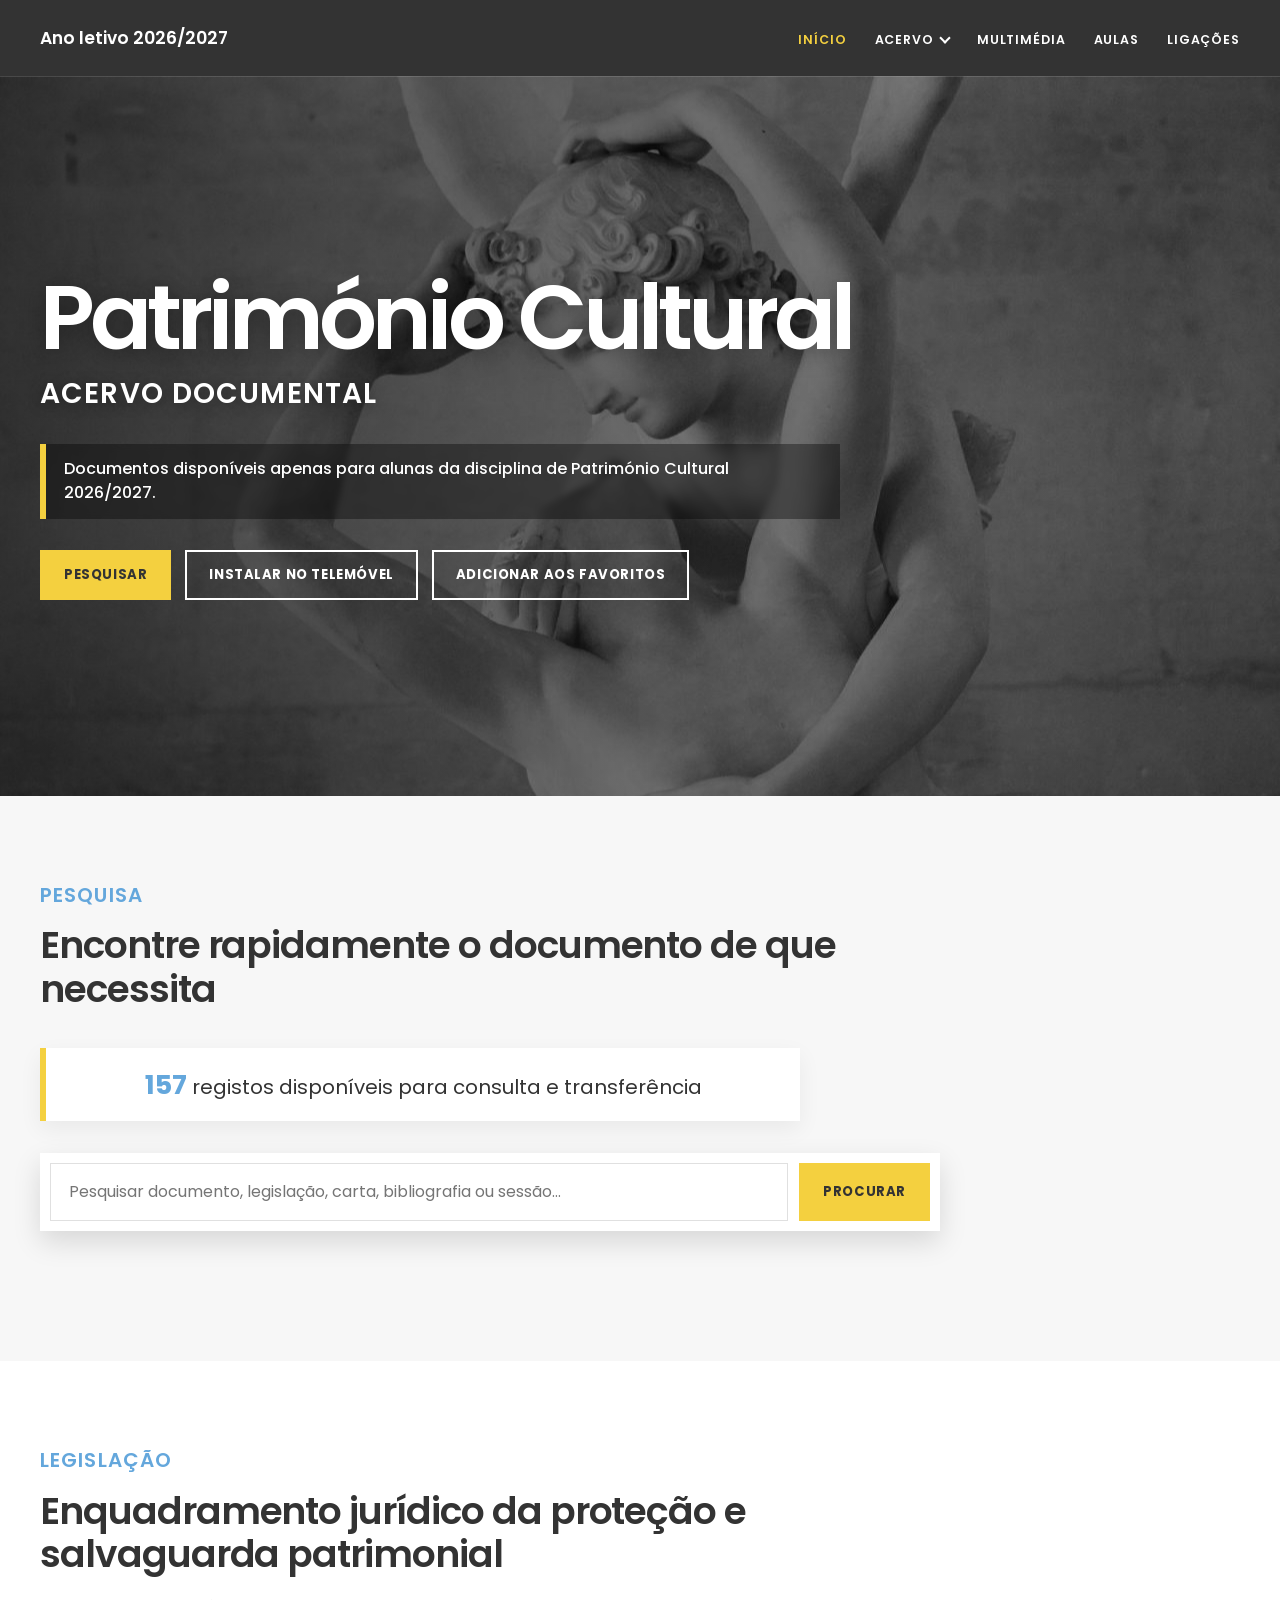
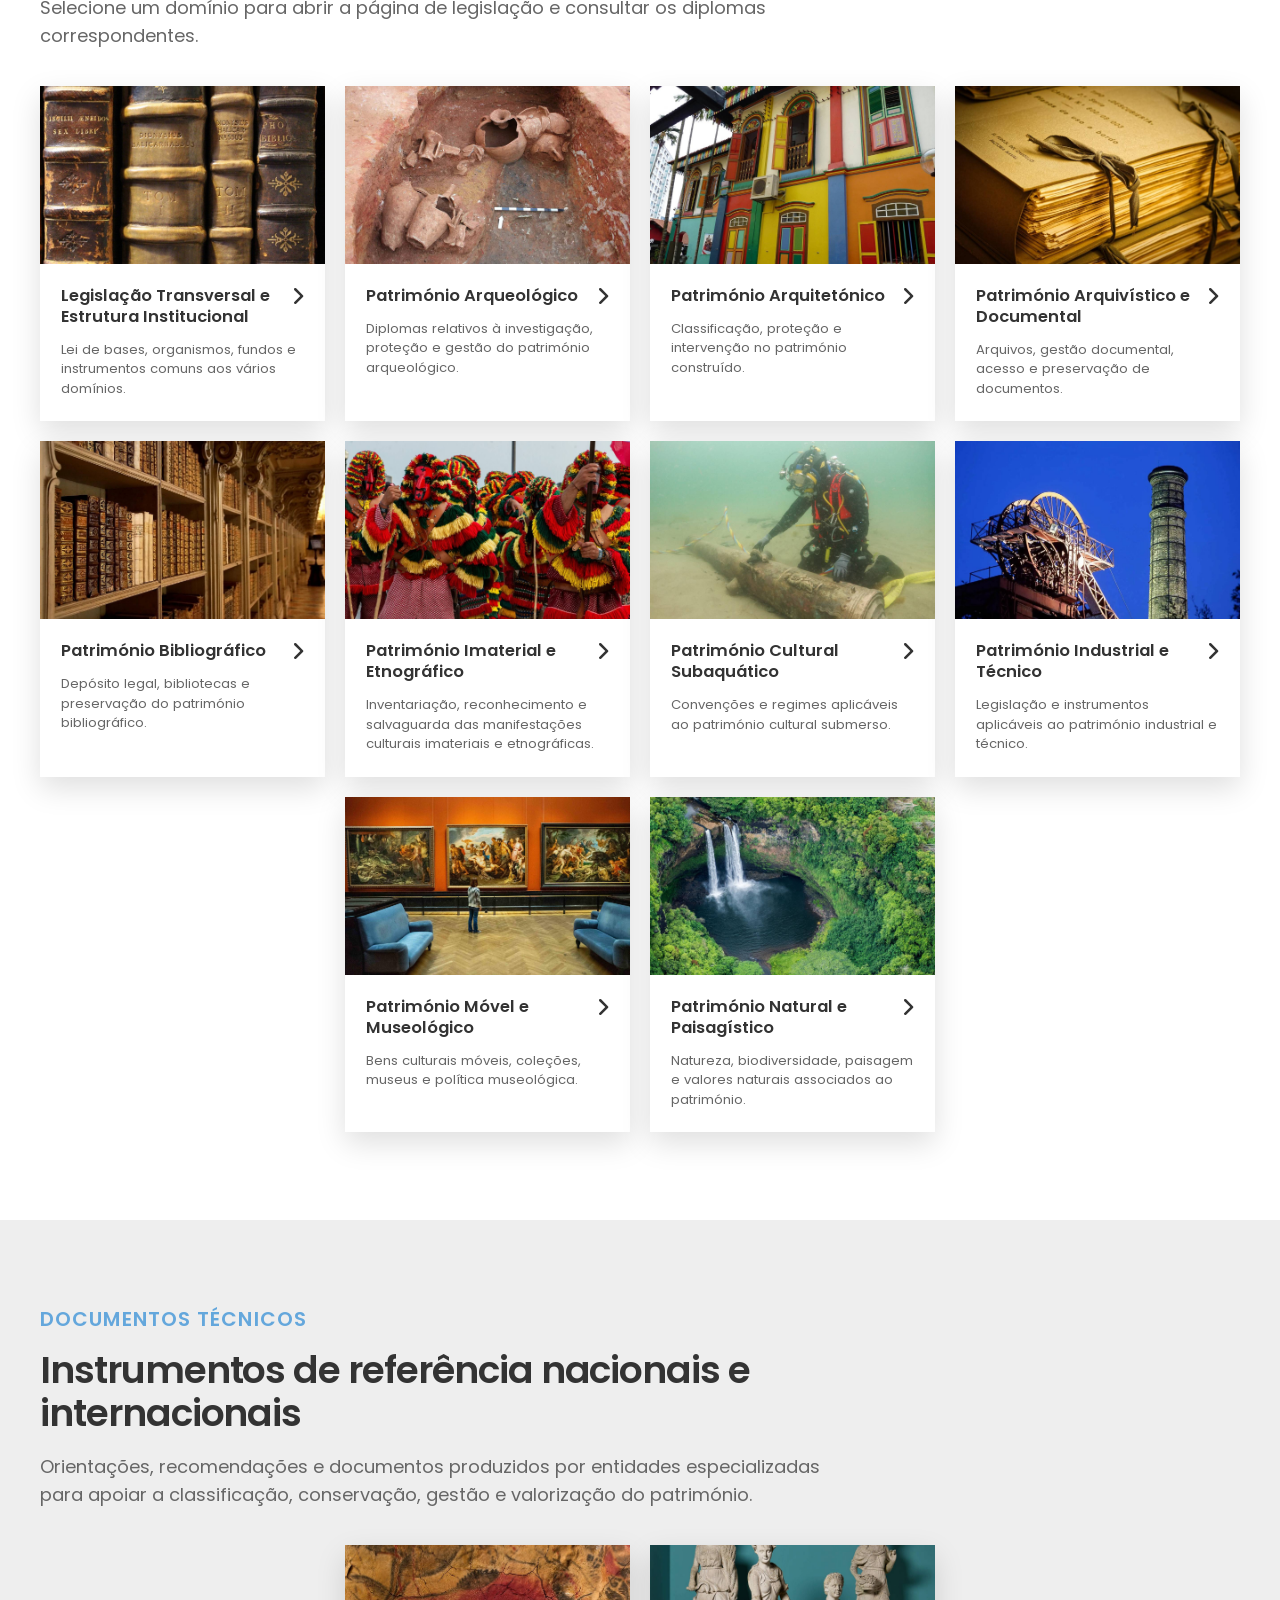
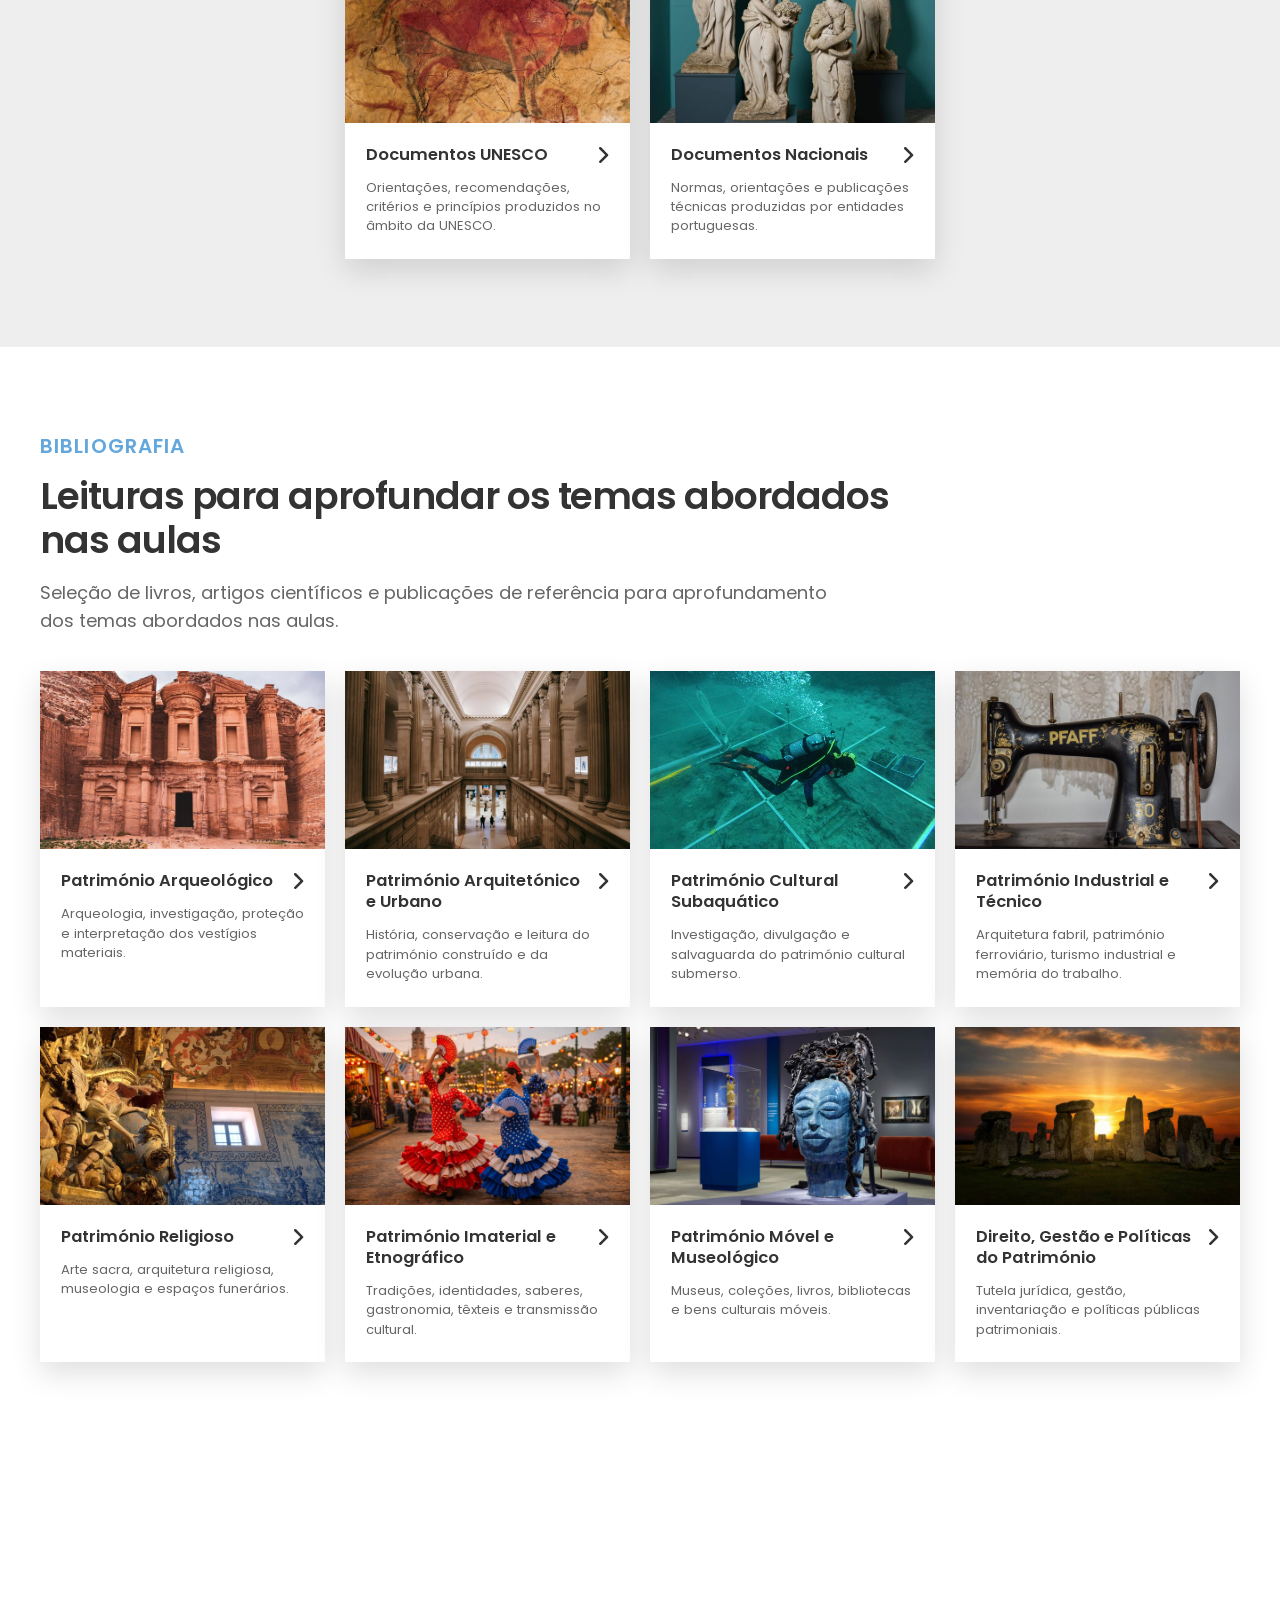
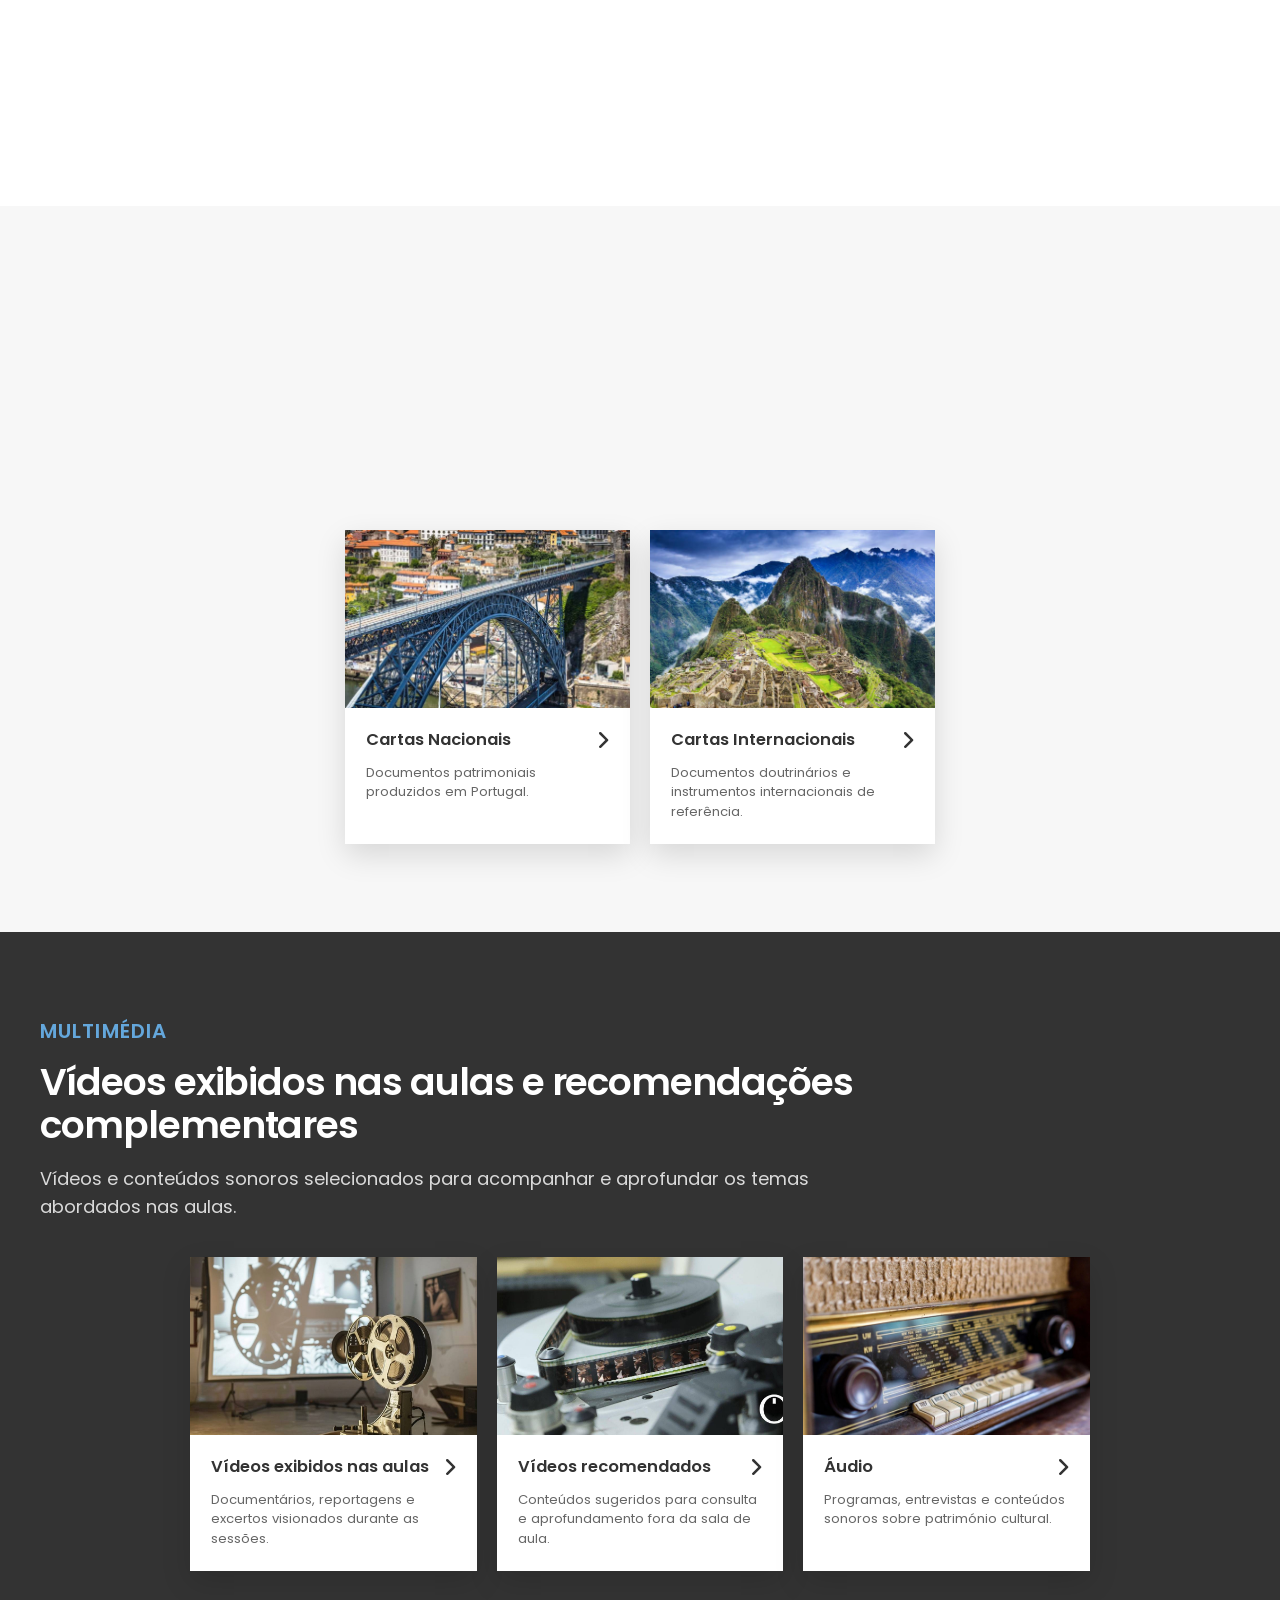
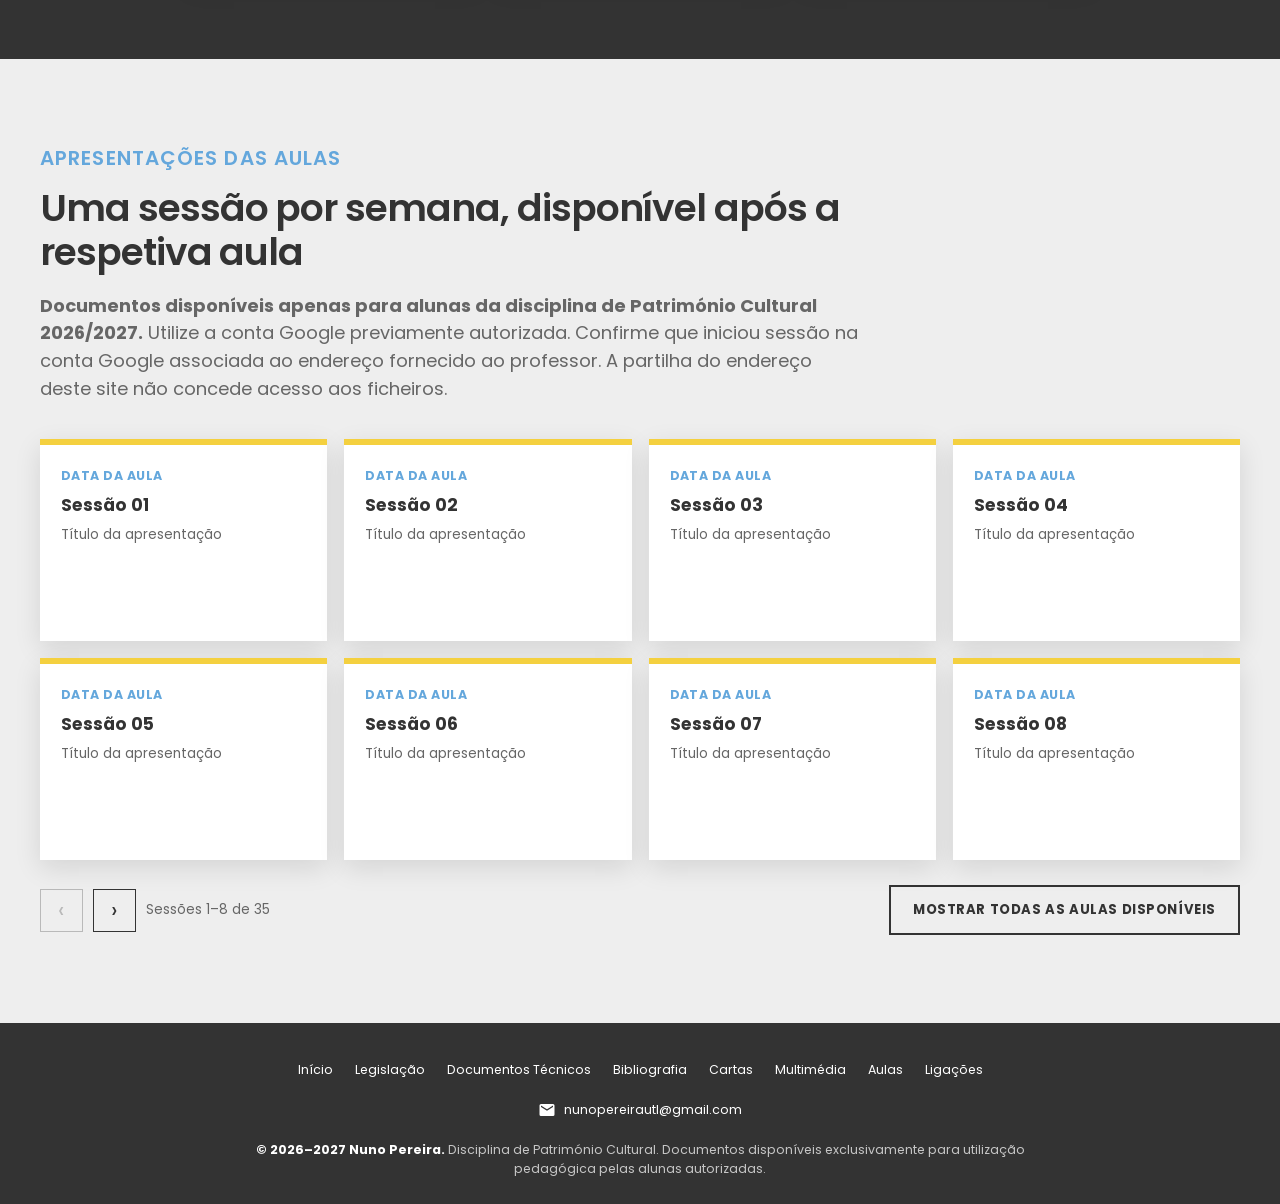
==== commit da38a5e6: "Add files via upload Atualização de legislação e vídeos — 10 agosto 2026" ====
--- a/index.html
+++ b/index.html
@@ -62,7 +62,6 @@
 <div class="collection-heading reveal">
 <h2 class="section-title">Pesquisa</h2>
 <p class="section-subtitle">Encontre rapidamente o documento de que necessita</p>
-
 </div>
 <p class="global-record-count reveal"><strong id="globalRecordCount">0</strong> <span id="globalRecordPhrase">registos disponíveis para consulta e transferência</span></p>
 <div class="search-shell reveal">
@@ -166,6 +165,7 @@
 <div class="install-banner" id="installBanner" role="status"><p><strong>Instalar no telemóvel</strong><br/>Guarde este acervo no ecrã principal para acesso mais rápido.</p><button class="btn small" id="installBannerButton" type="button">Instalar</button></div>
 <div aria-labelledby="dialogTitle" aria-modal="true" class="dialog-backdrop" id="infoDialog" role="dialog"><div class="dialog"><h2 id="dialogTitle">Informação</h2><p id="dialogText"></p><button class="btn" id="dialogClose" type="button">Fechar</button></div></div>
 <script defer="" src="assets/catalog-data.js"></script>
+<script defer="" src="assets/catalog-update-2026-08-10.js"></script>
 <script defer="" src="assets/site.js"></script>
 <!-- Espaço reservado para Google Analytics. -->
 </body>
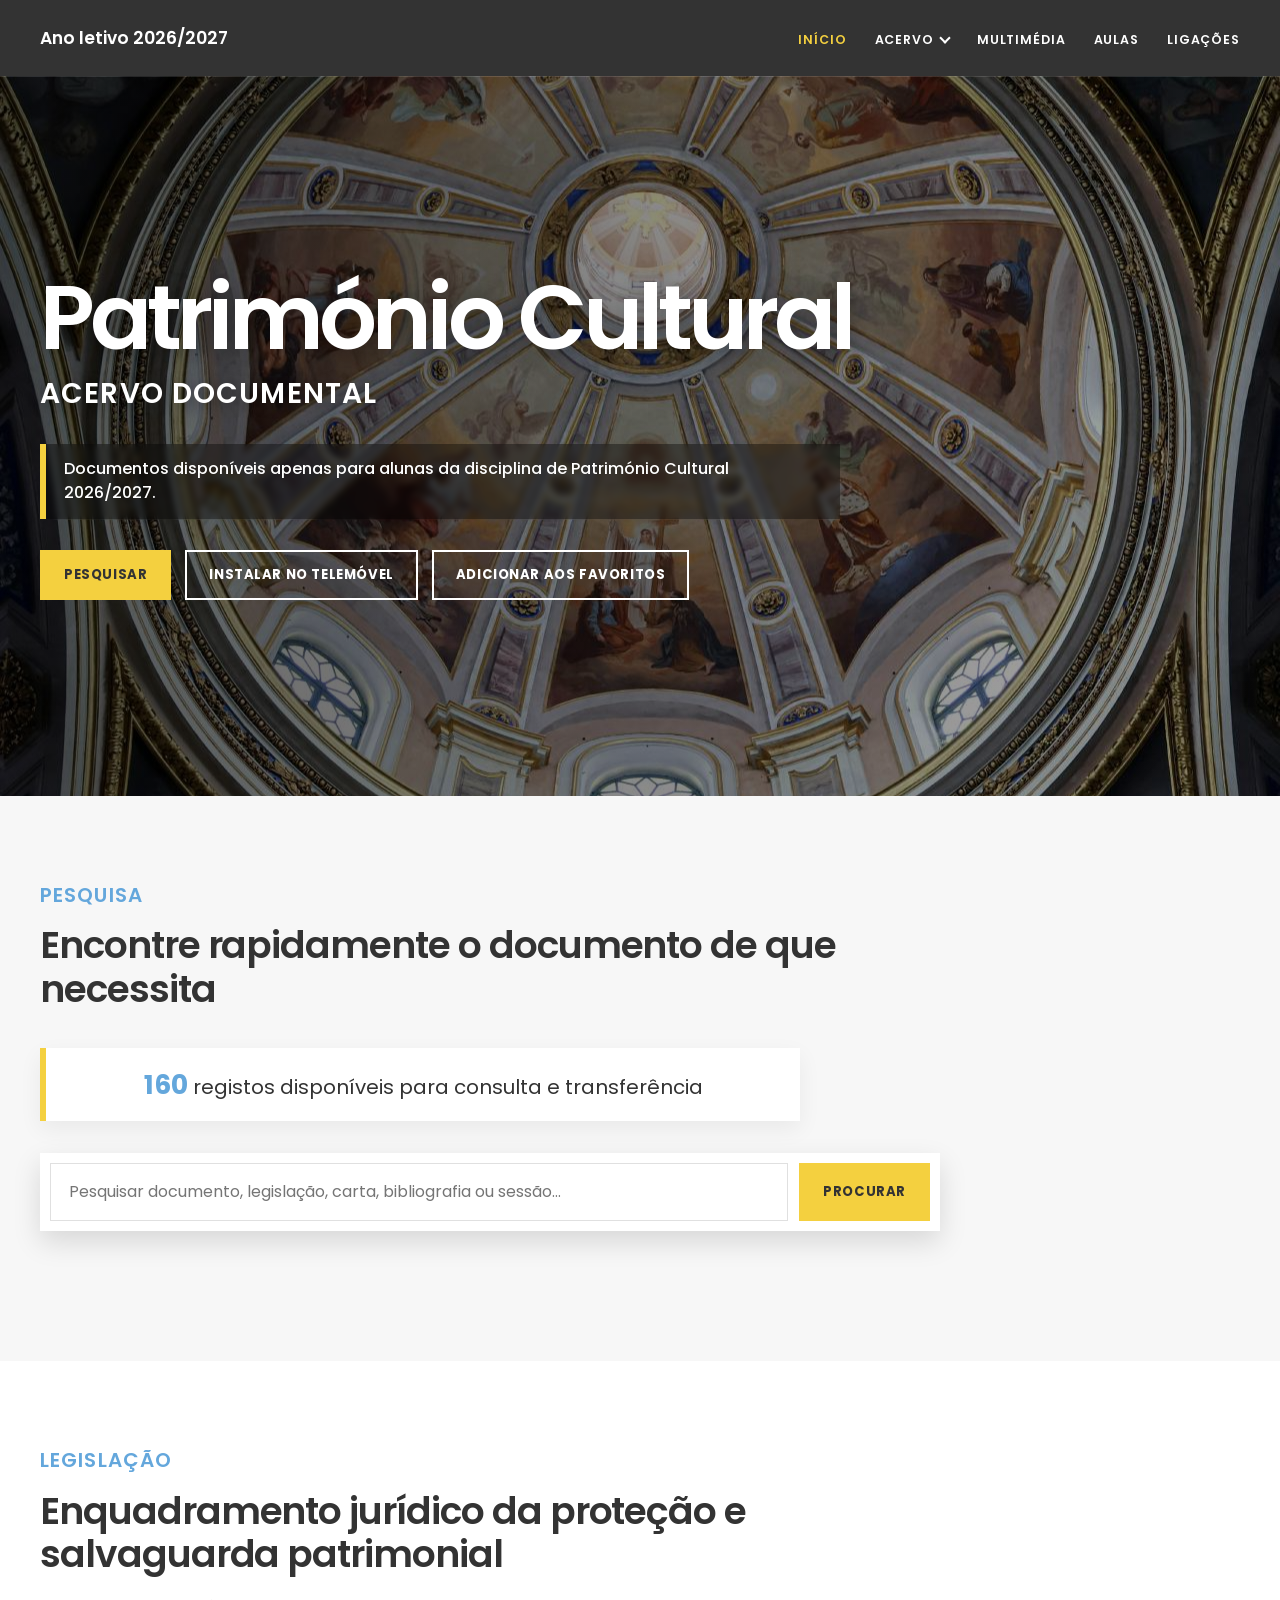
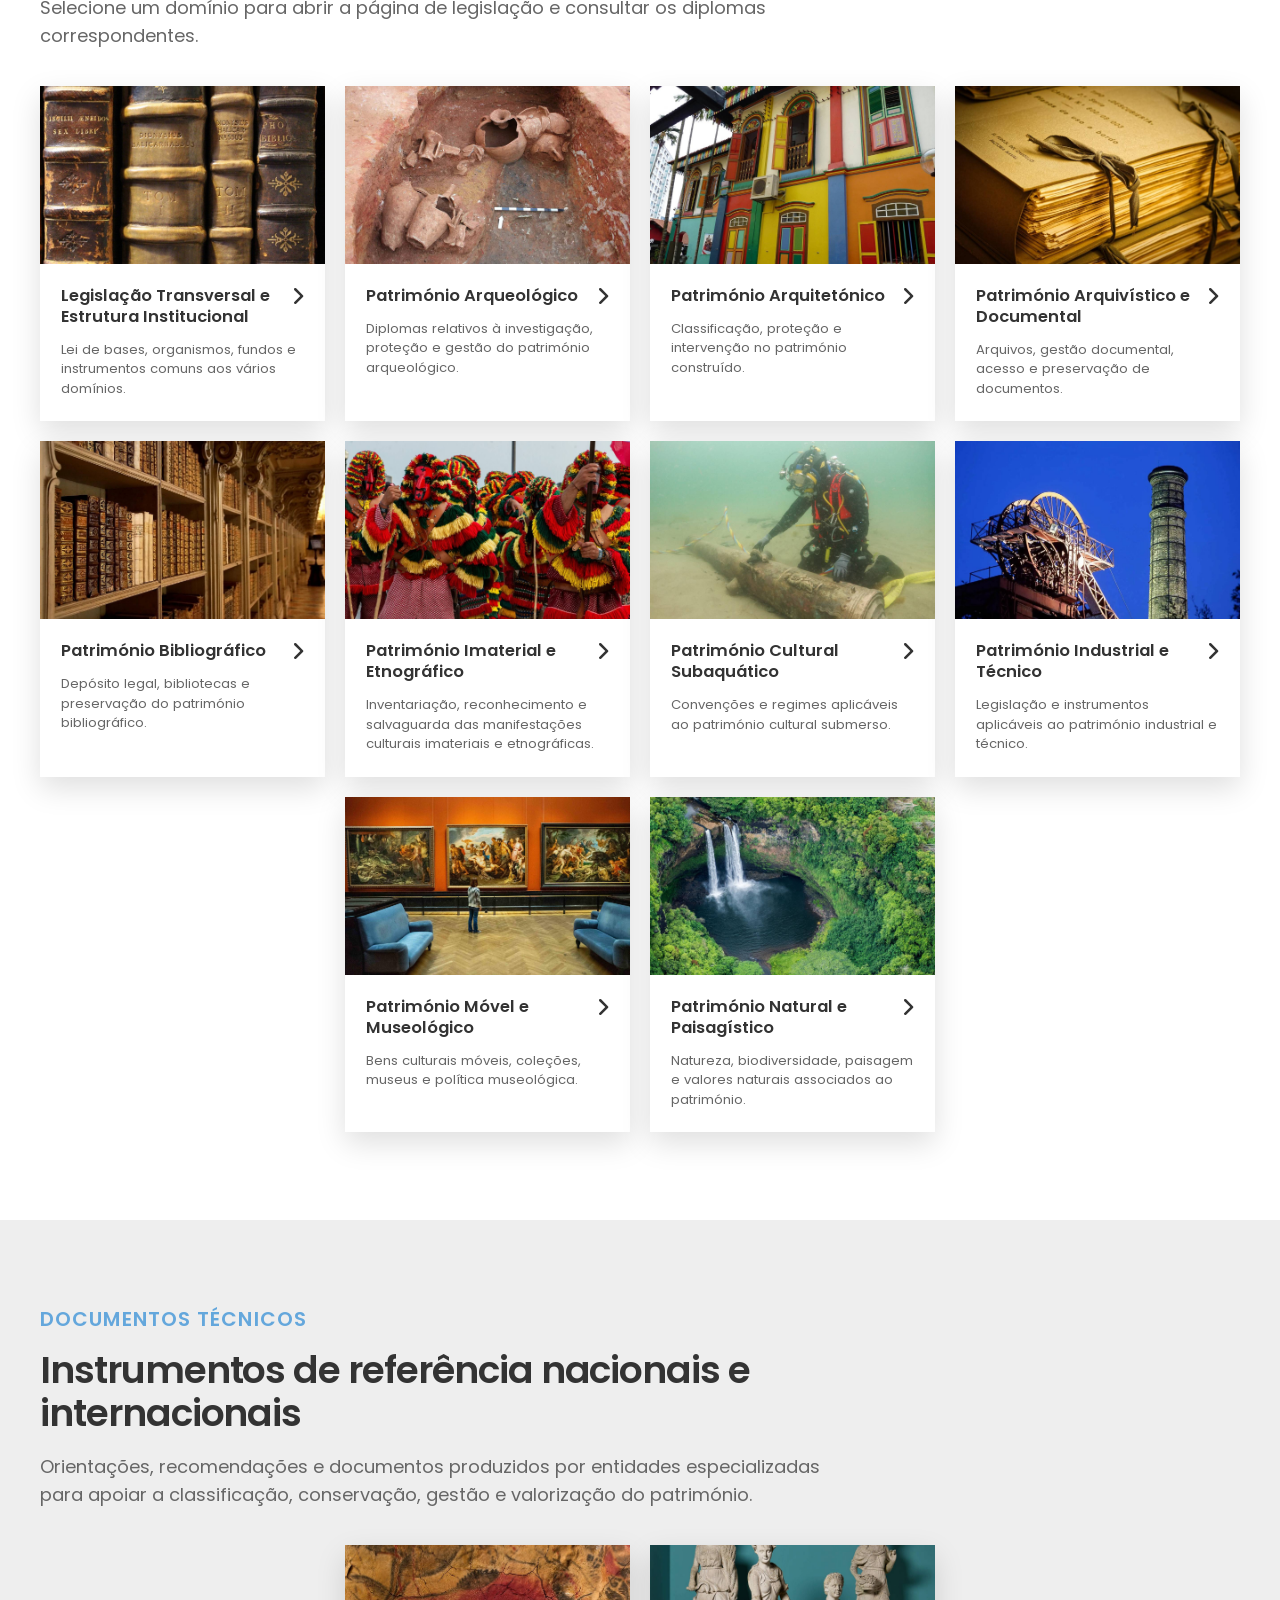
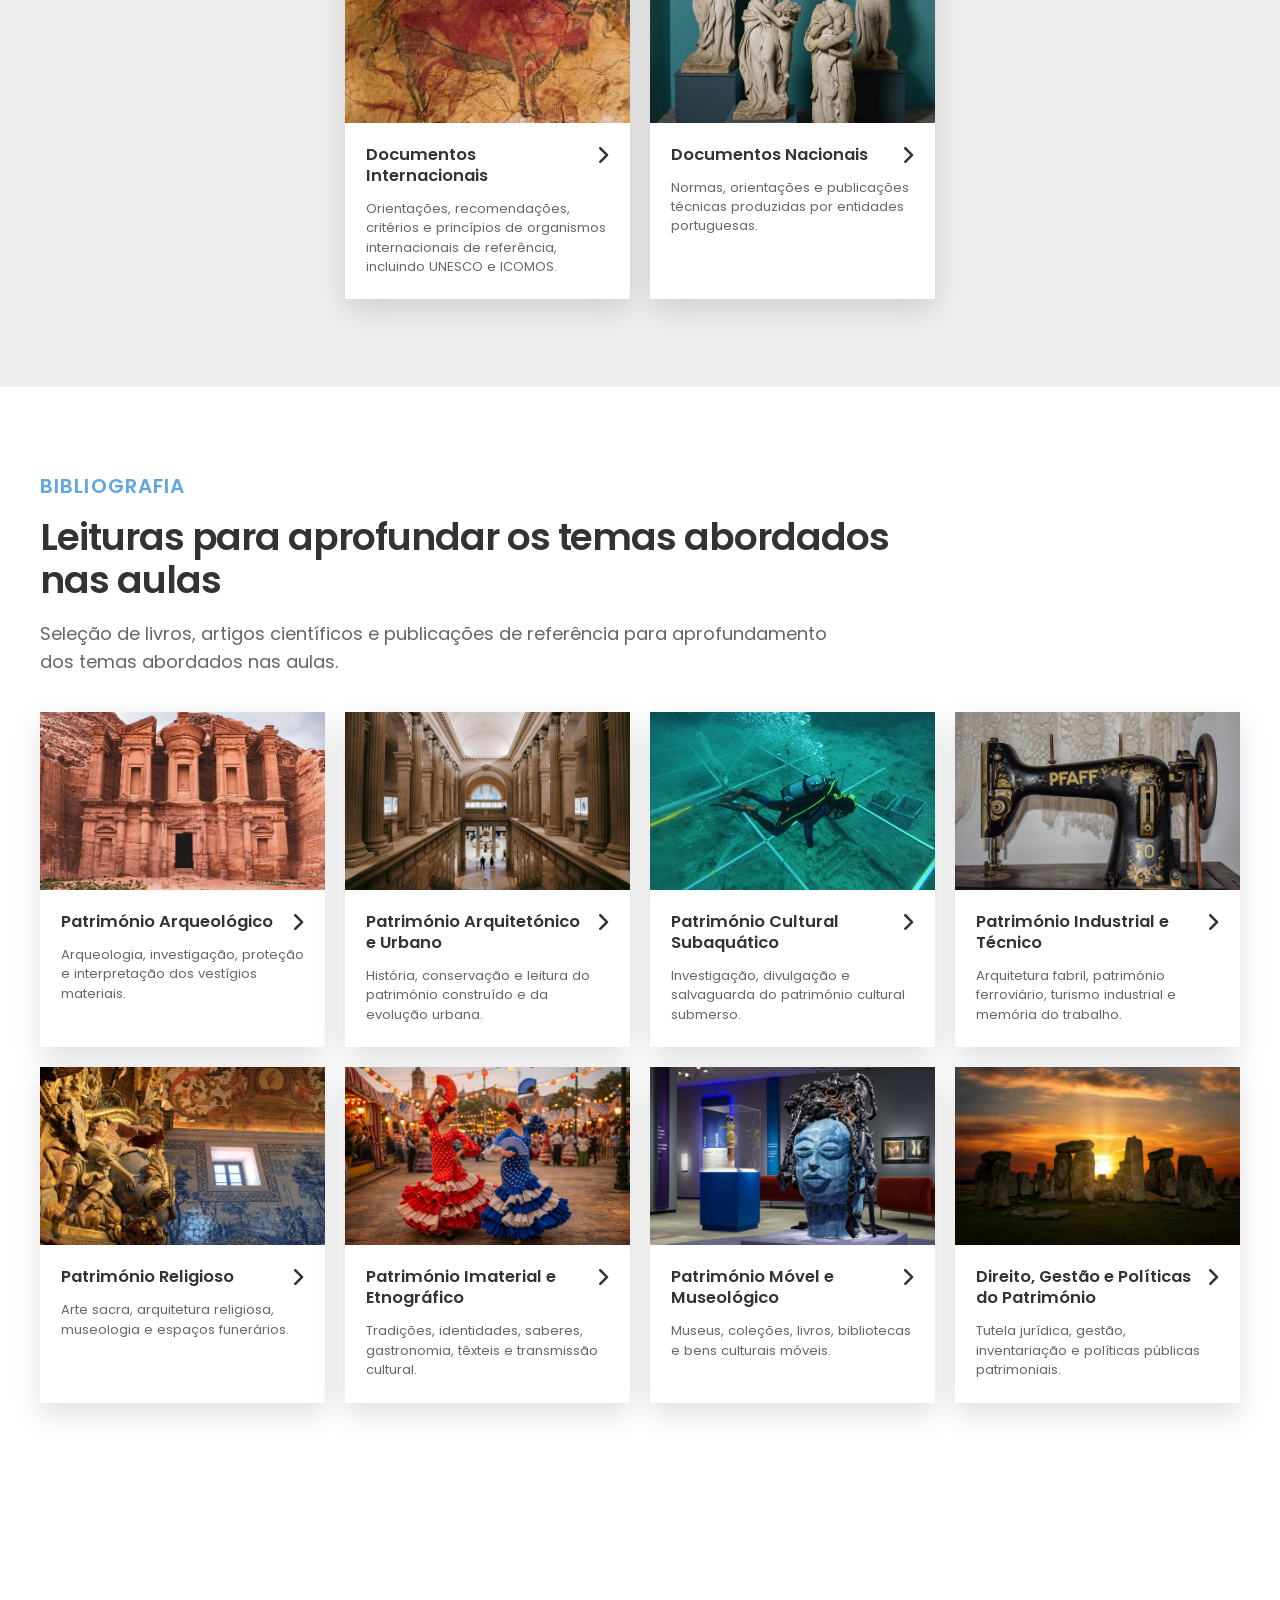
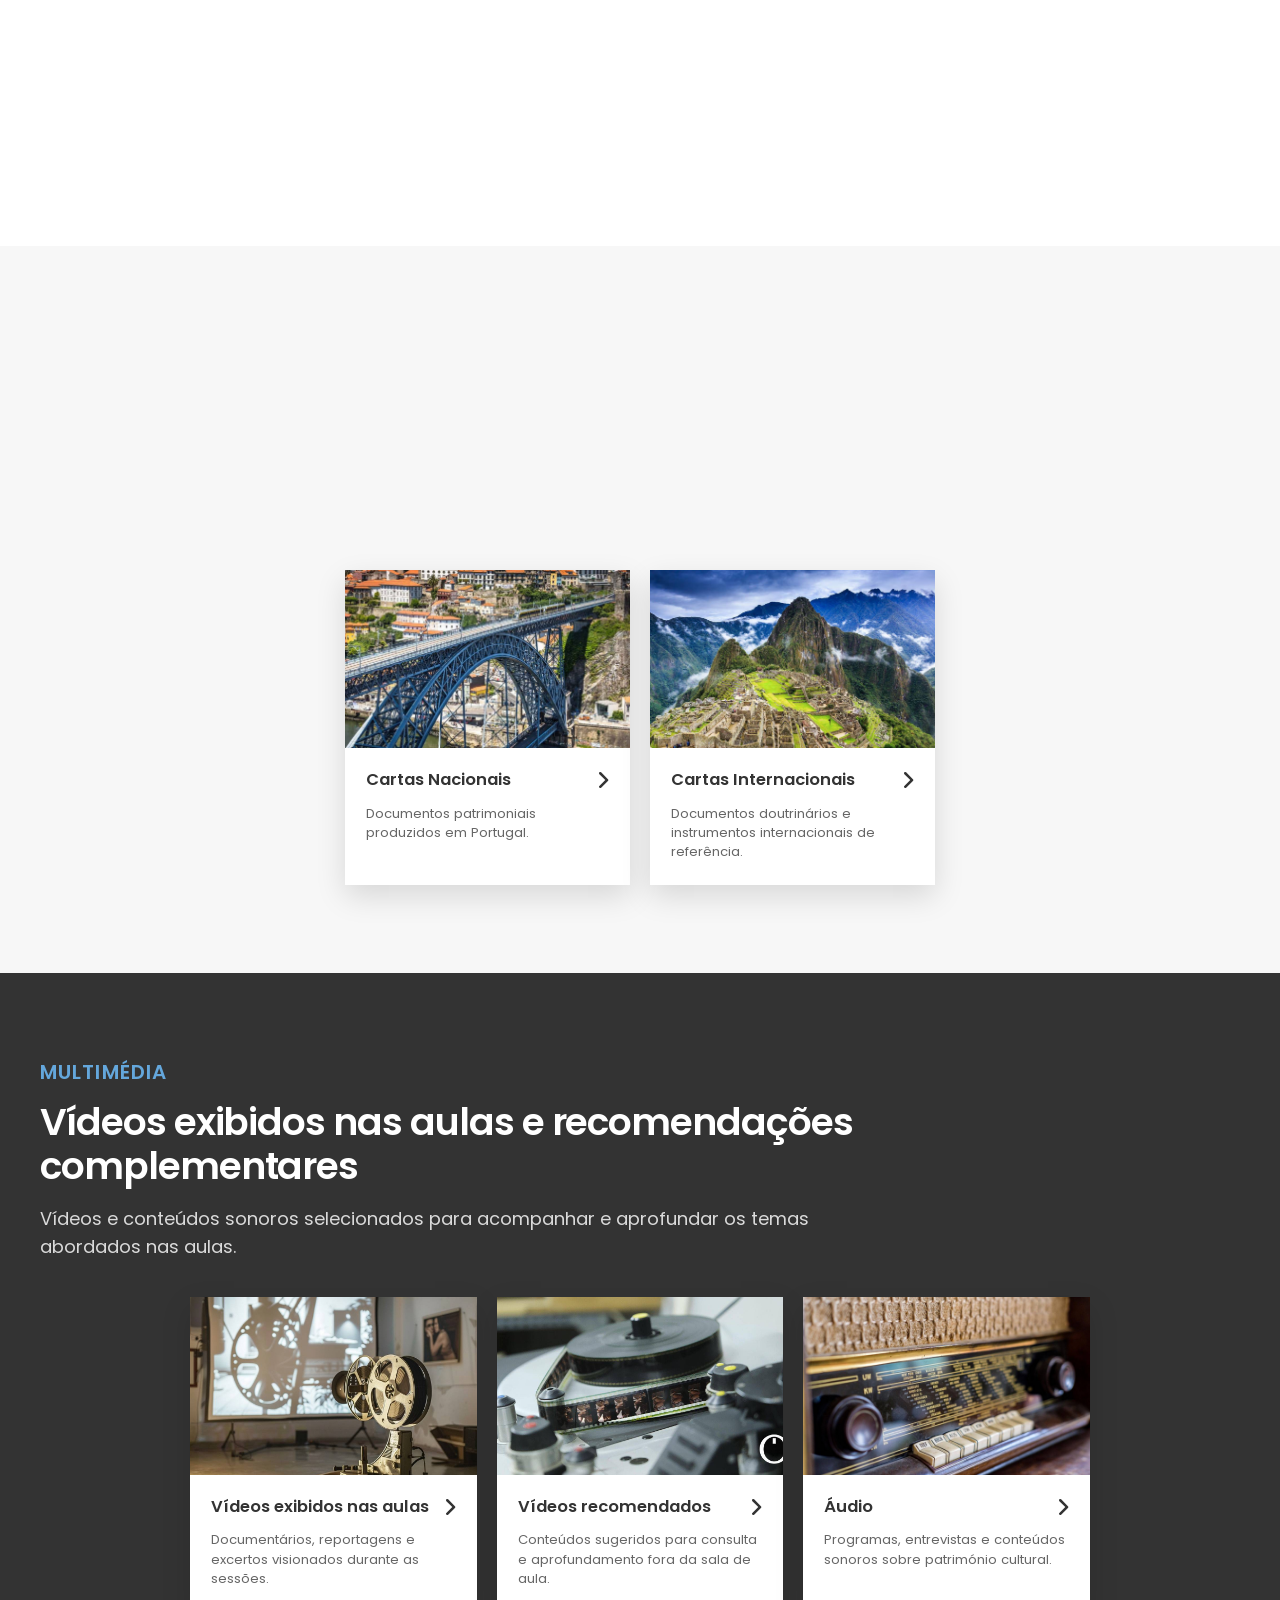
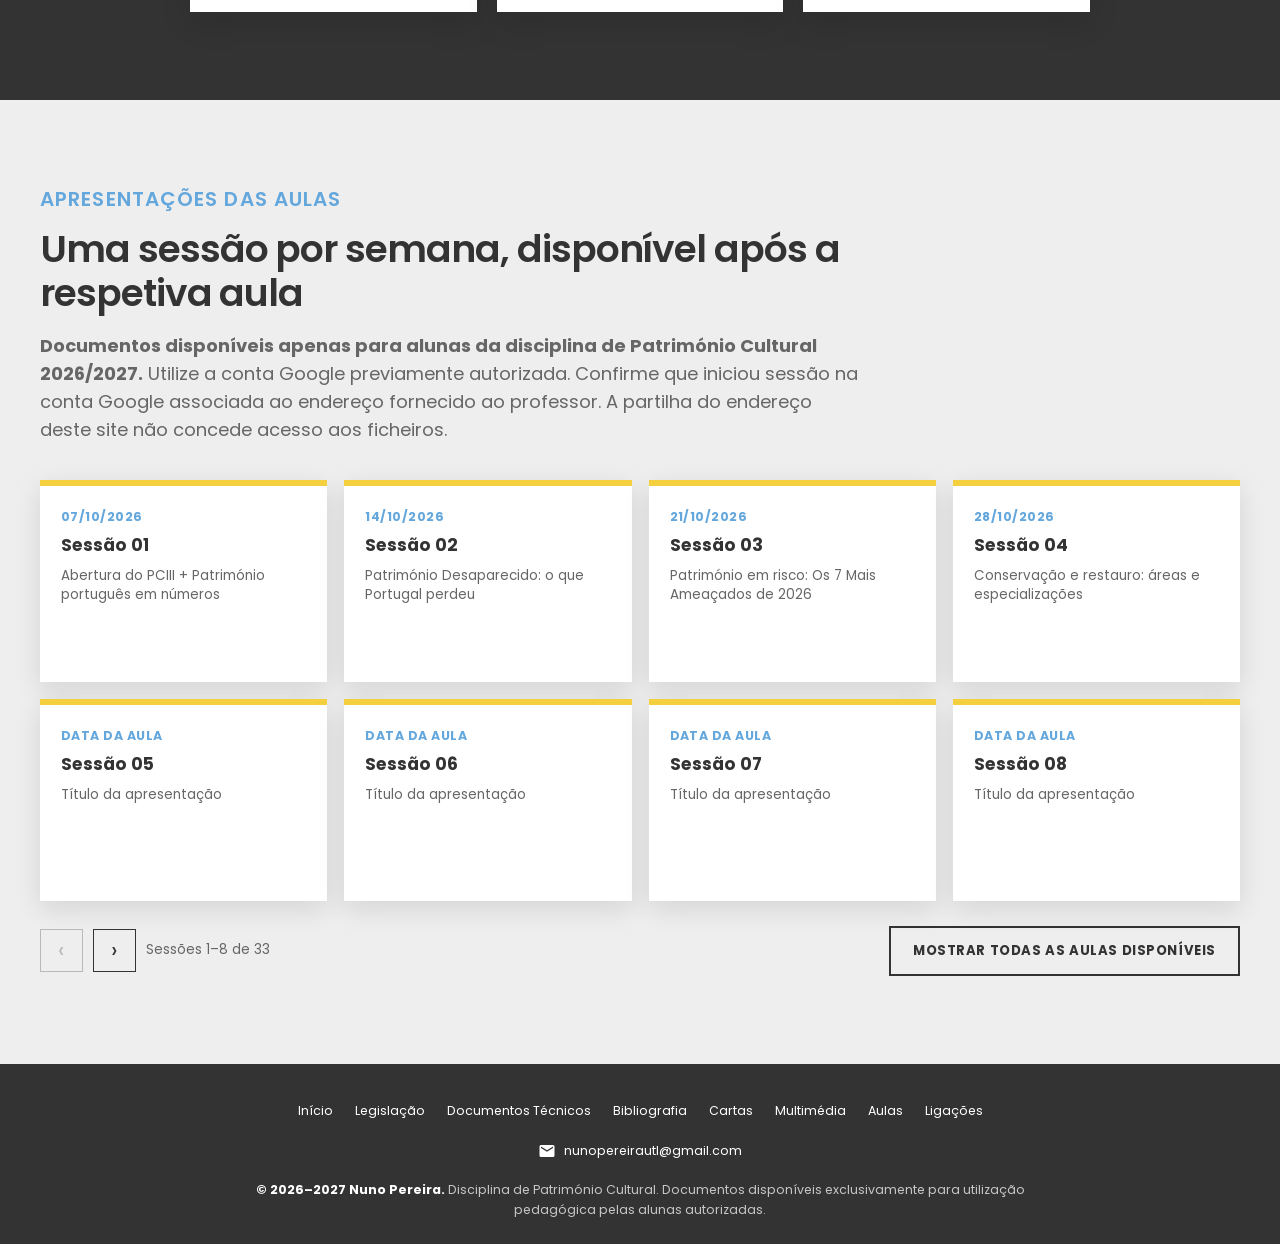
==== commit 3bf7267c: "Remover banner de instalação e patch antigo" ====
--- a/index.html
+++ b/index.html
@@ -162,10 +162,8 @@
 <p class="footer-copy"><strong>© 2026–2027 Nuno Pereira.</strong> Disciplina de Património Cultural. Documentos disponíveis exclusivamente para utilização pedagógica pelas alunas autorizadas.</p>
 </div>
 </footer>
-<div class="install-banner" id="installBanner" role="status"><p><strong>Instalar no telemóvel</strong><br/>Guarde este acervo no ecrã principal para acesso mais rápido.</p><button class="btn small" id="installBannerButton" type="button">Instalar</button></div>
 <div aria-labelledby="dialogTitle" aria-modal="true" class="dialog-backdrop" id="infoDialog" role="dialog"><div class="dialog"><h2 id="dialogTitle">Informação</h2><p id="dialogText"></p><button class="btn" id="dialogClose" type="button">Fechar</button></div></div>
 <script defer="" src="assets/catalog-data.js"></script>
-<script defer="" src="assets/catalog-update-2026-08-10.js"></script>
 <script defer="" src="assets/site.js"></script>
 <!-- Espaço reservado para Google Analytics. -->
 </body>
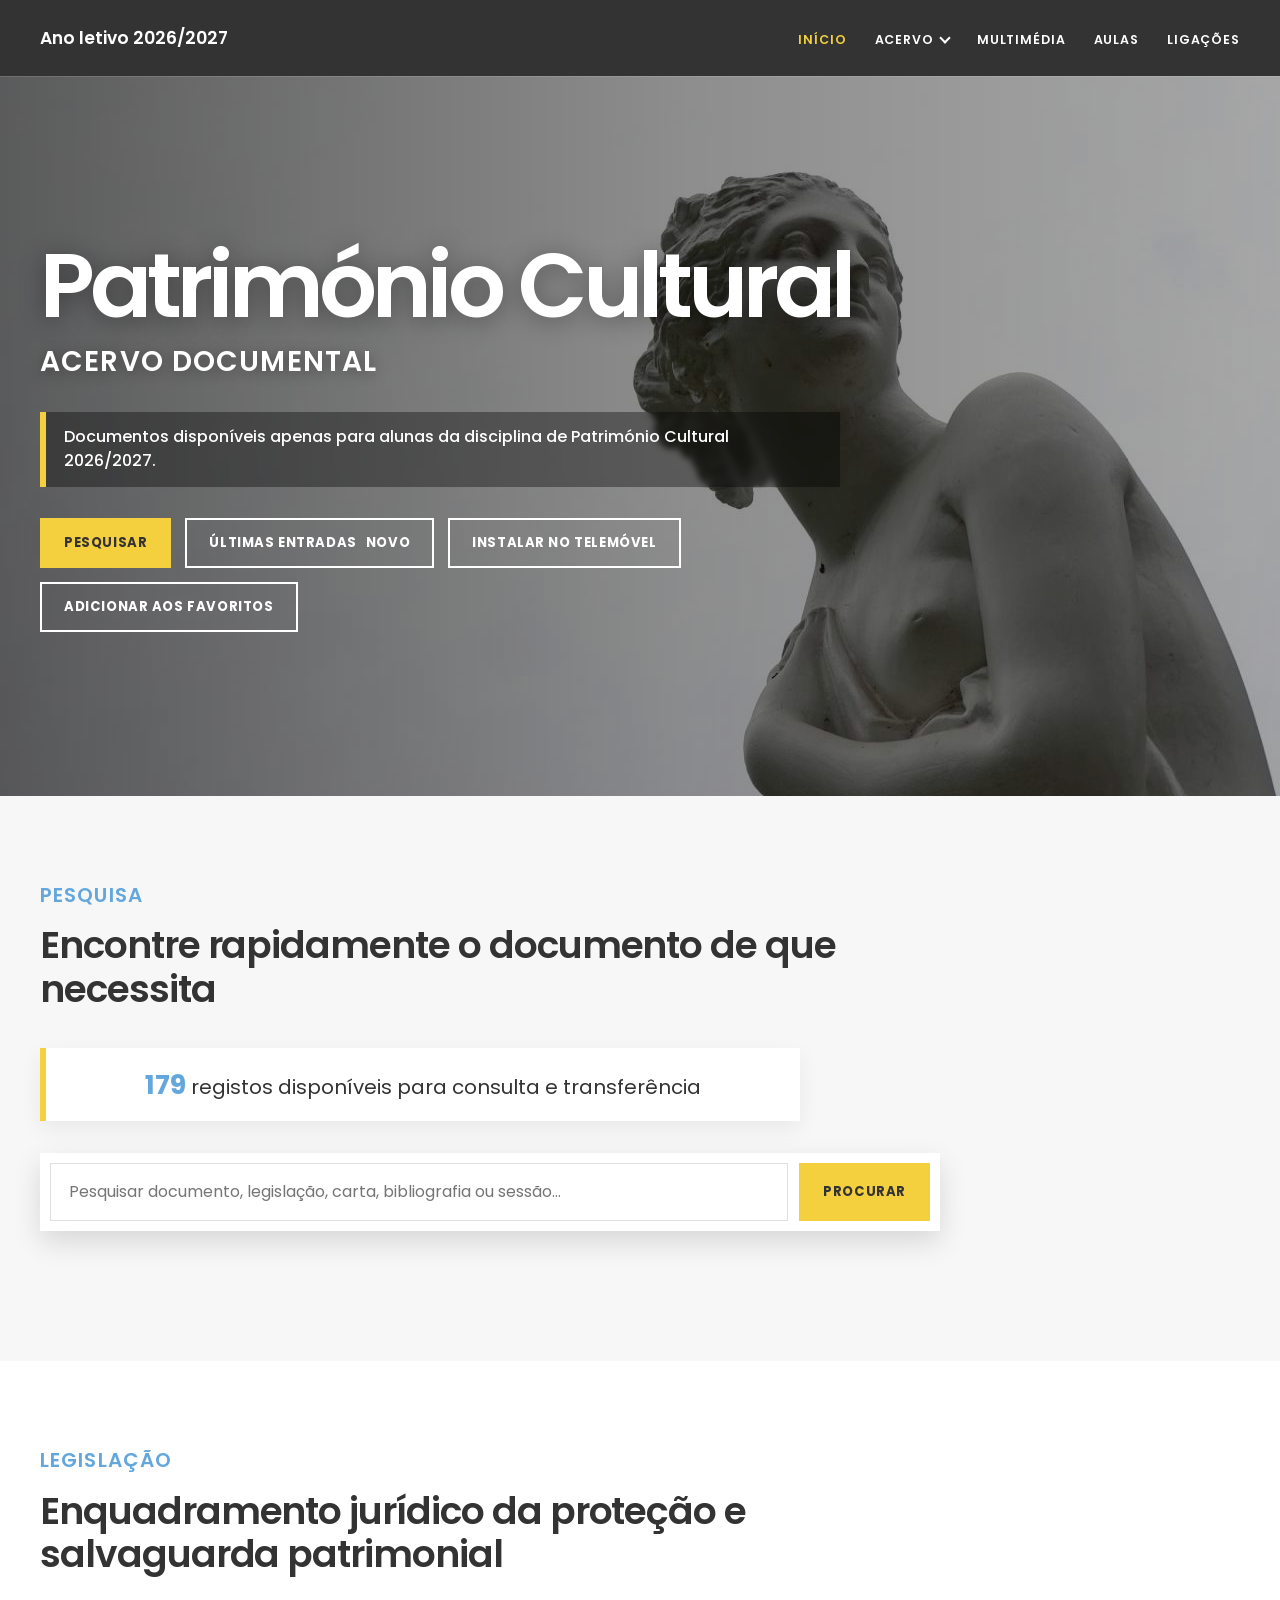
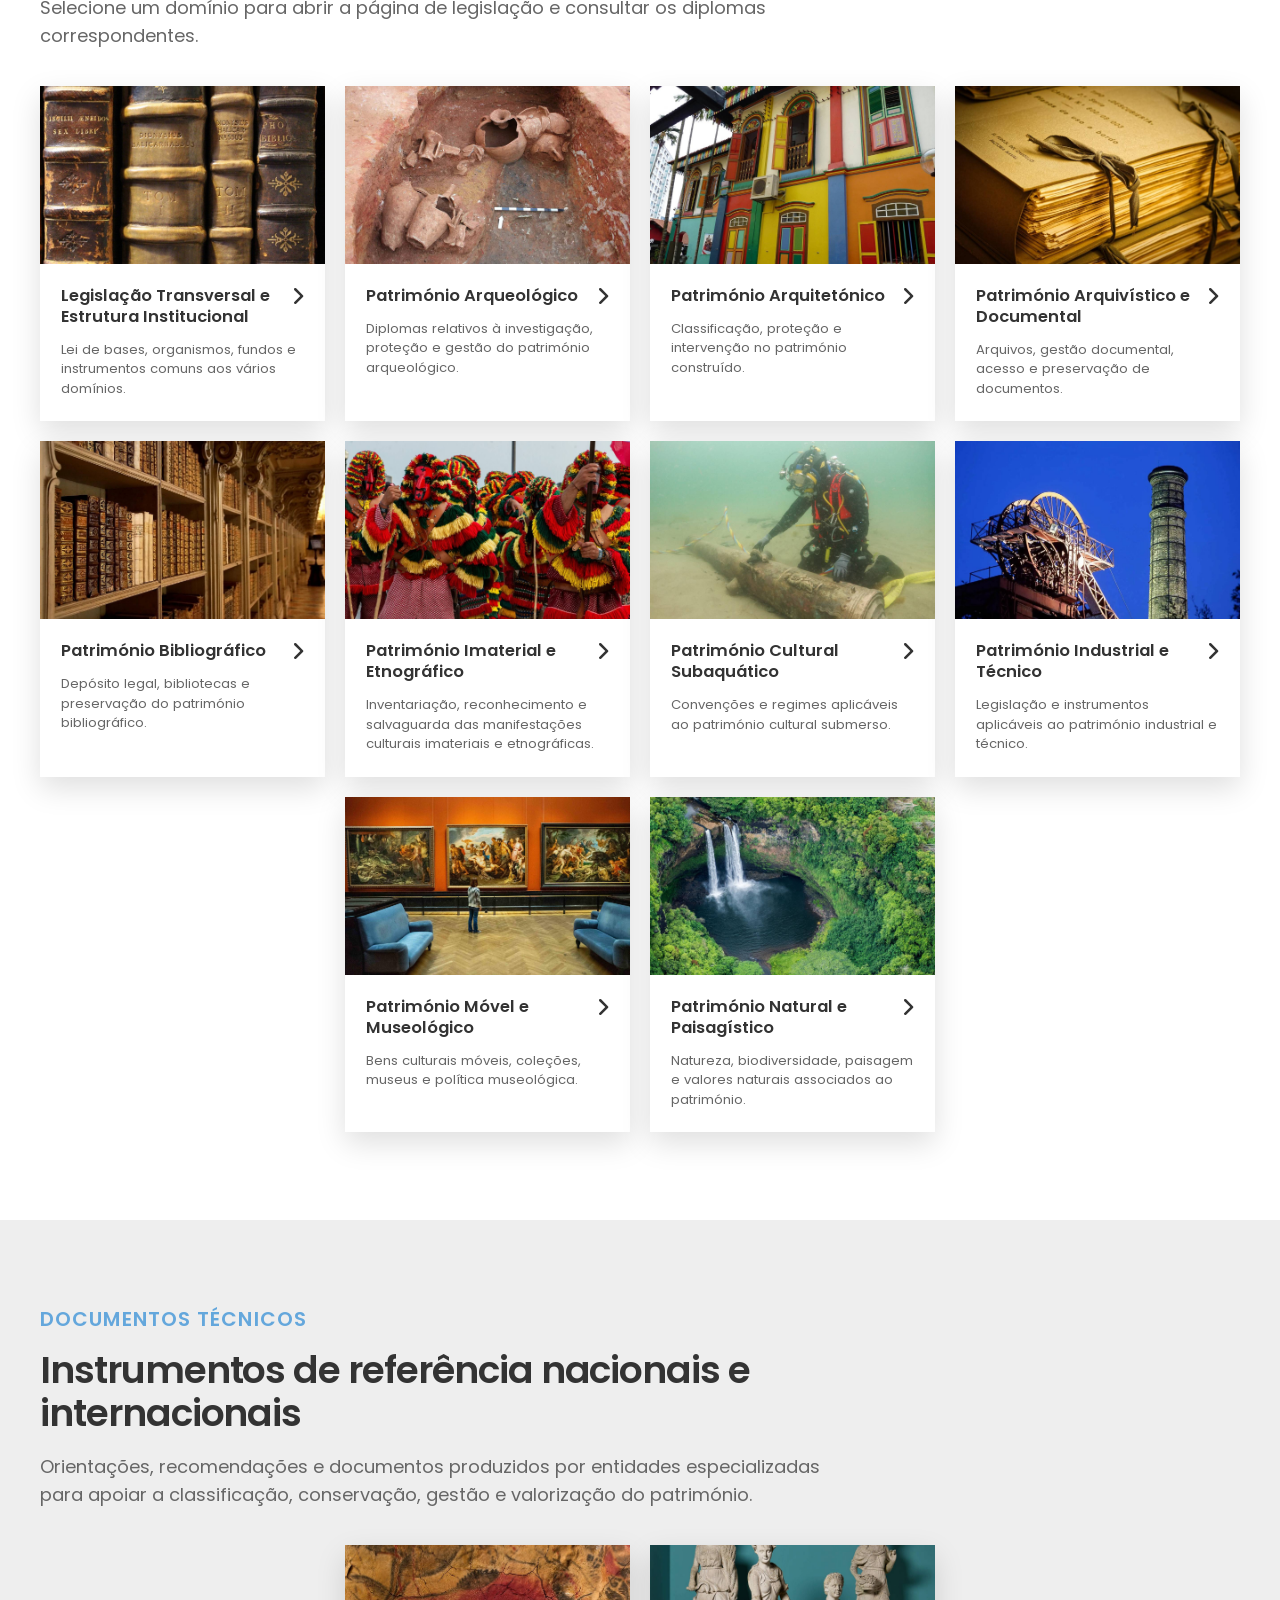
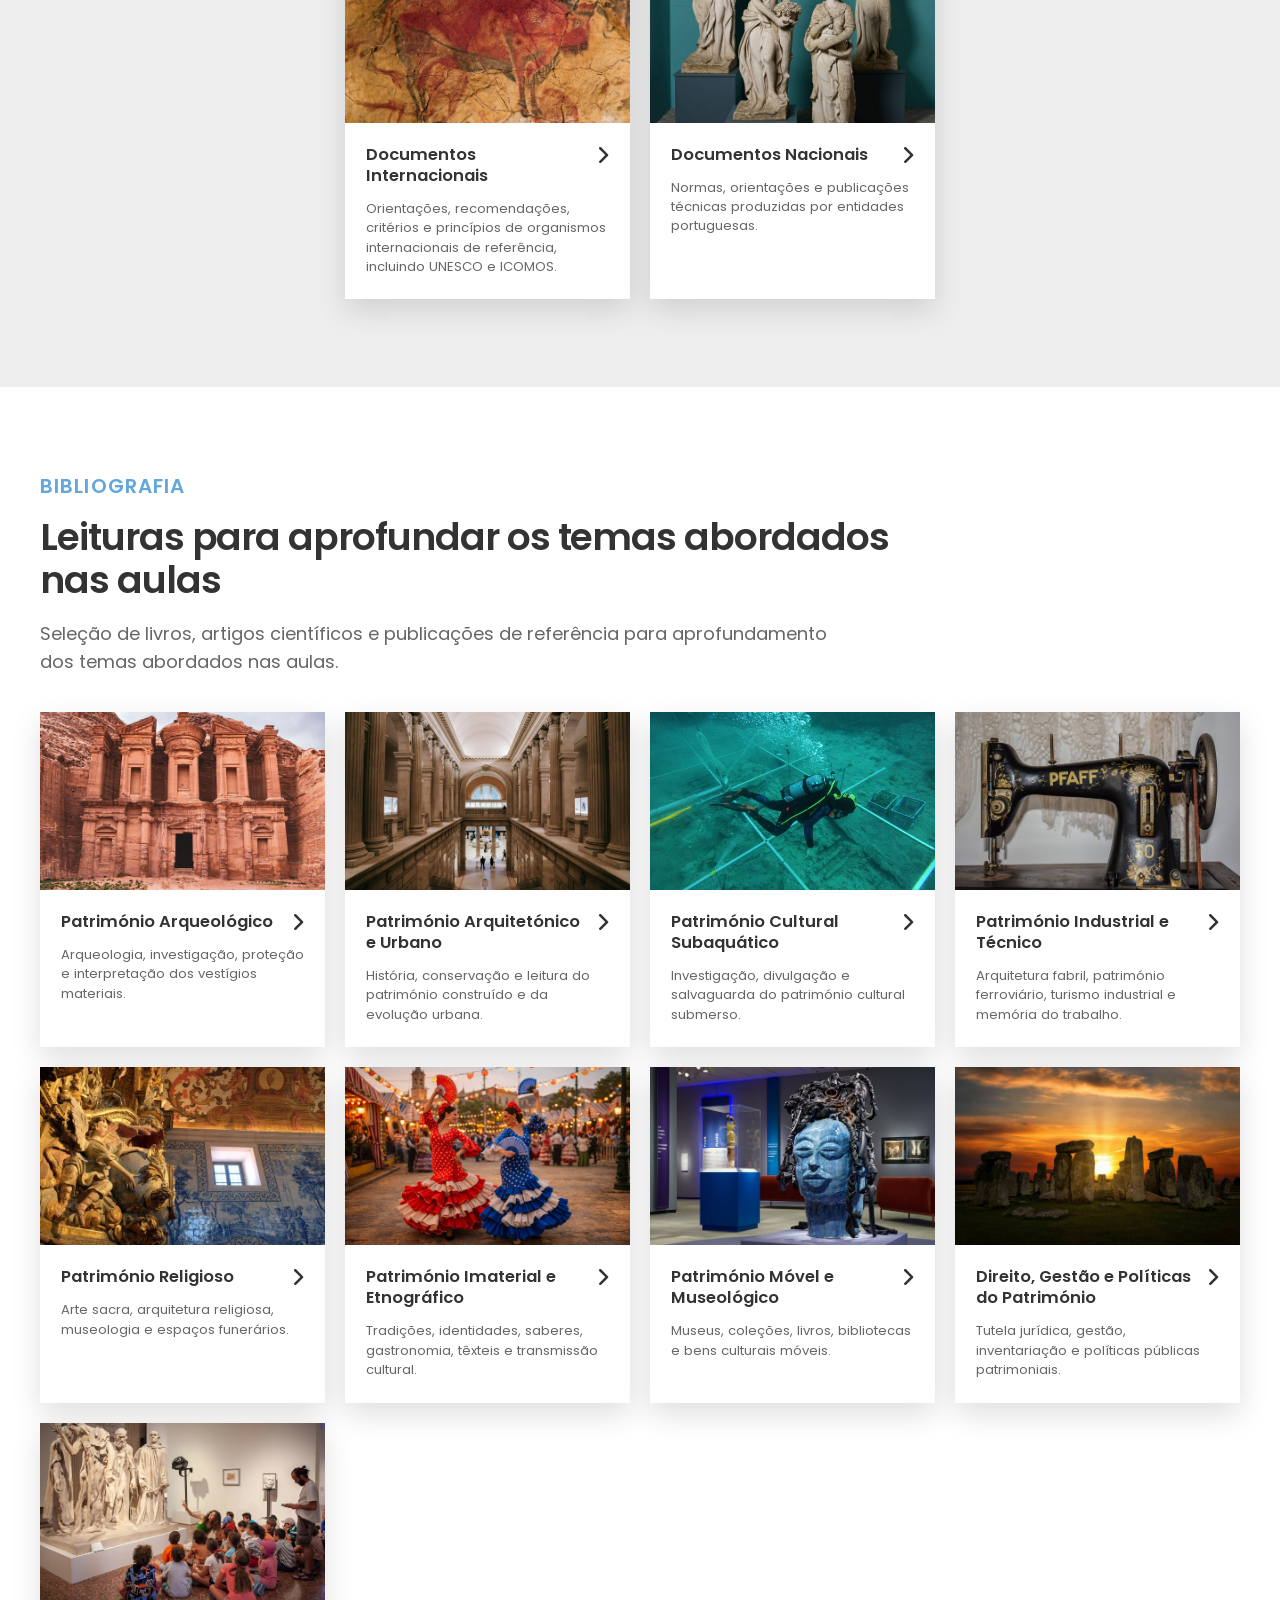
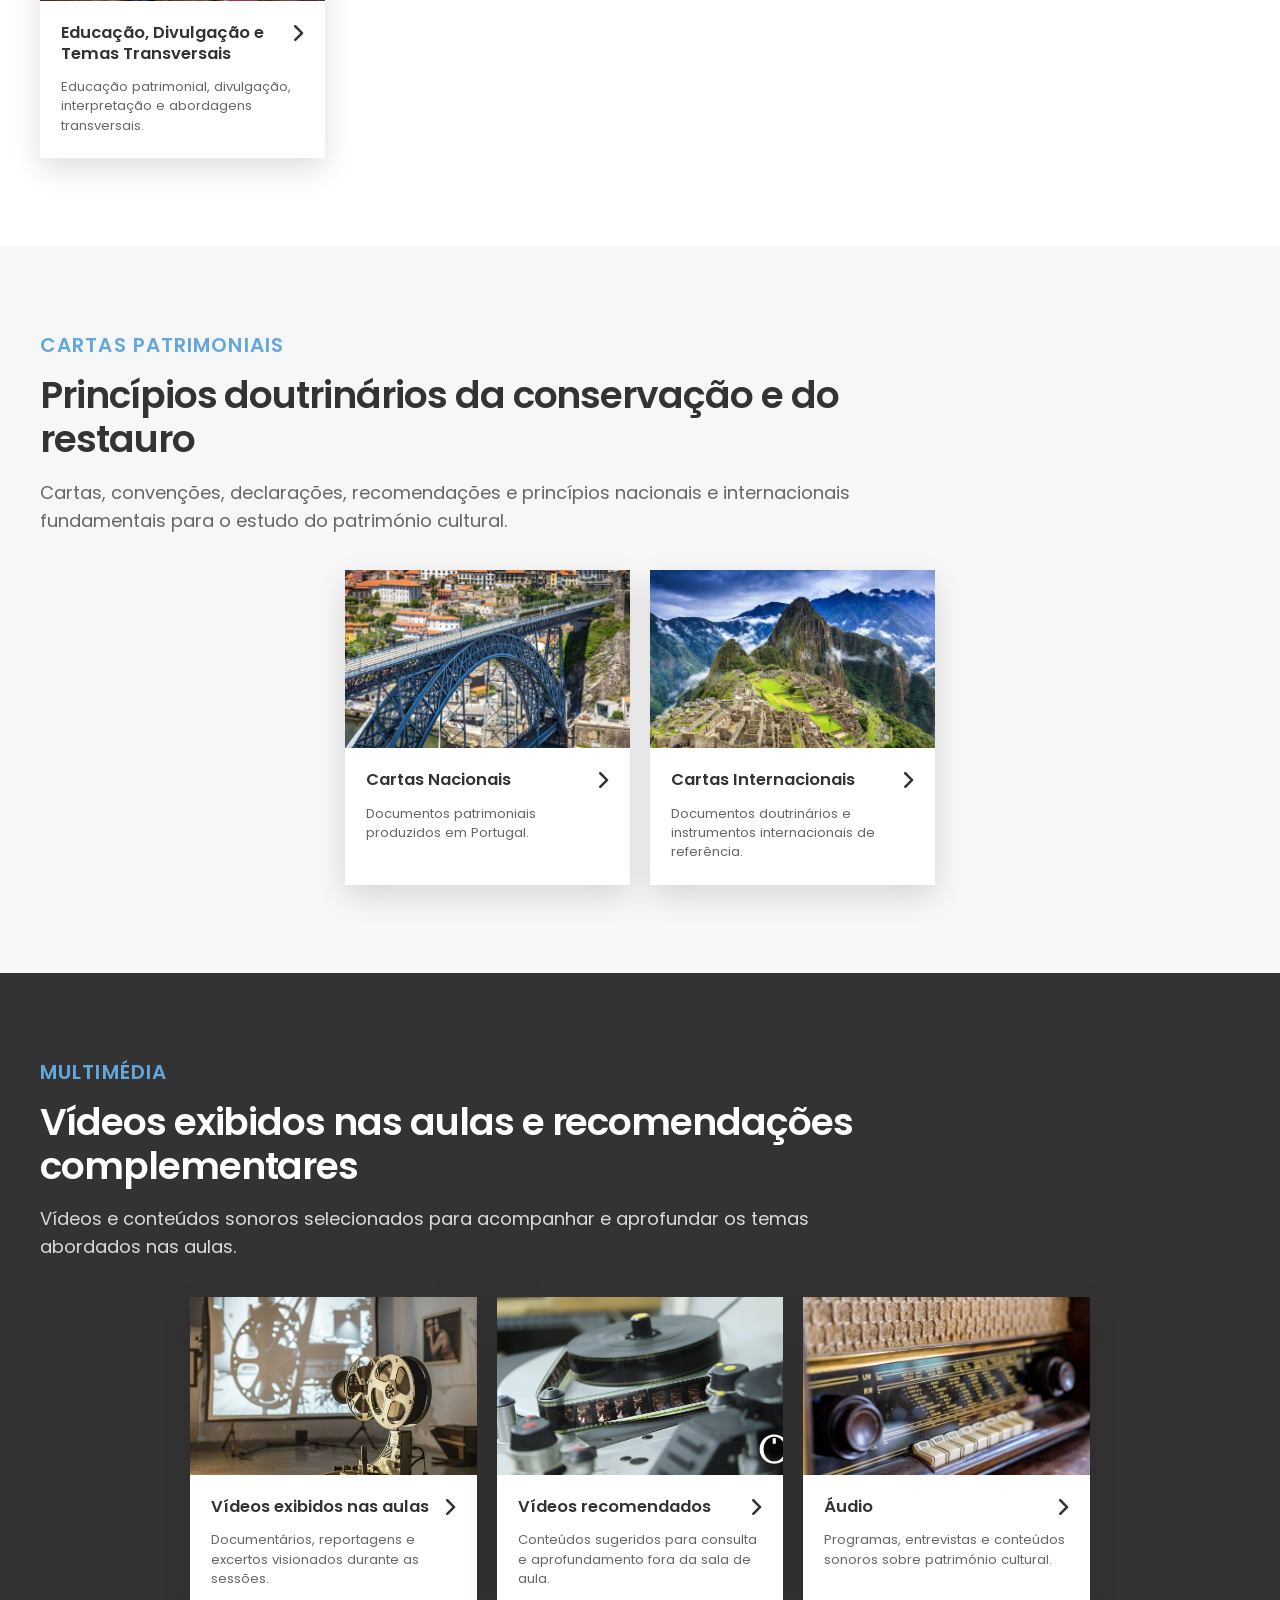
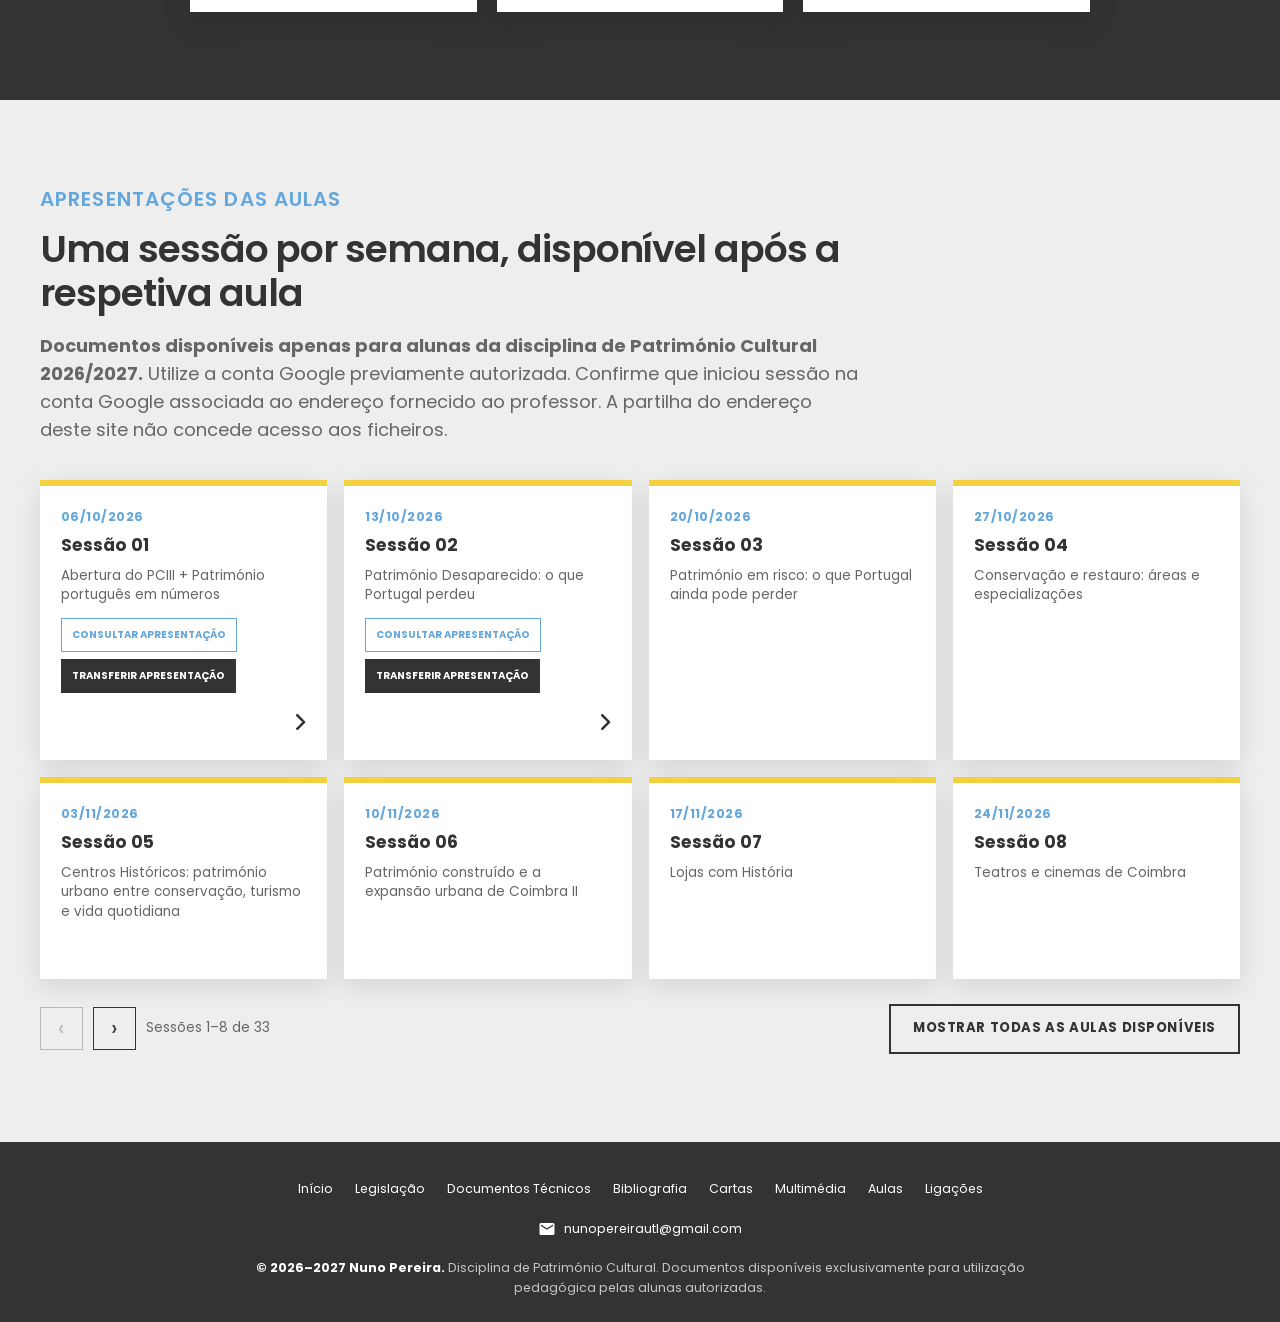
==== commit 94d12e3d: "Adicionar acesso às últimas entradas do acervo" ====
--- a/index.html
+++ b/index.html
@@ -50,6 +50,7 @@
 <p class="hero-note">Documentos disponíveis apenas para alunas da disciplina de Património Cultural 2026/2027.</p>
 <div class="button-row">
 <a class="btn" href="#pesquisa">Pesquisar</a>
+<button class="btn secondary recent-updates-button" id="recentUpdatesButton" type="button">Últimas entradas <span aria-hidden="true" class="recent-badge" id="recentUpdatesBadge">NOVO</span></button>
 <button class="btn secondary" id="installButton" type="button">Instalar no telemóvel</button>
 <button class="btn secondary" id="favoriteButton" type="button">Adicionar aos favoritos</button>
 </div>
@@ -162,6 +163,19 @@
 <p class="footer-copy"><strong>© 2026–2027 Nuno Pereira.</strong> Disciplina de Património Cultural. Documentos disponíveis exclusivamente para utilização pedagógica pelas alunas autorizadas.</p>
 </div>
 </footer>
+<div aria-labelledby="recentUpdatesTitle" aria-modal="true" class="dialog-backdrop" id="recentUpdatesDialog" role="dialog">
+<div class="dialog recent-updates-dialog">
+<div class="recent-updates-heading">
+<div>
+<h2 id="recentUpdatesTitle">Últimas entradas no Acervo</h2>
+<p class="recent-updates-meta" id="recentUpdatesMeta"></p>
+</div>
+<button aria-label="Fechar últimas entradas" class="dialog-close-icon" id="recentUpdatesCloseIcon" type="button">×</button>
+</div>
+<ul class="recent-updates-list" id="recentUpdatesList"></ul>
+<button class="btn" id="recentUpdatesClose" type="button">Fechar</button>
+</div>
+</div>
 <div aria-labelledby="dialogTitle" aria-modal="true" class="dialog-backdrop" id="infoDialog" role="dialog"><div class="dialog"><h2 id="dialogTitle">Informação</h2><p id="dialogText"></p><button class="btn" id="dialogClose" type="button">Fechar</button></div></div>
 <script defer="" src="assets/catalog-data.js"></script>
 <script defer="" src="assets/site.js"></script>
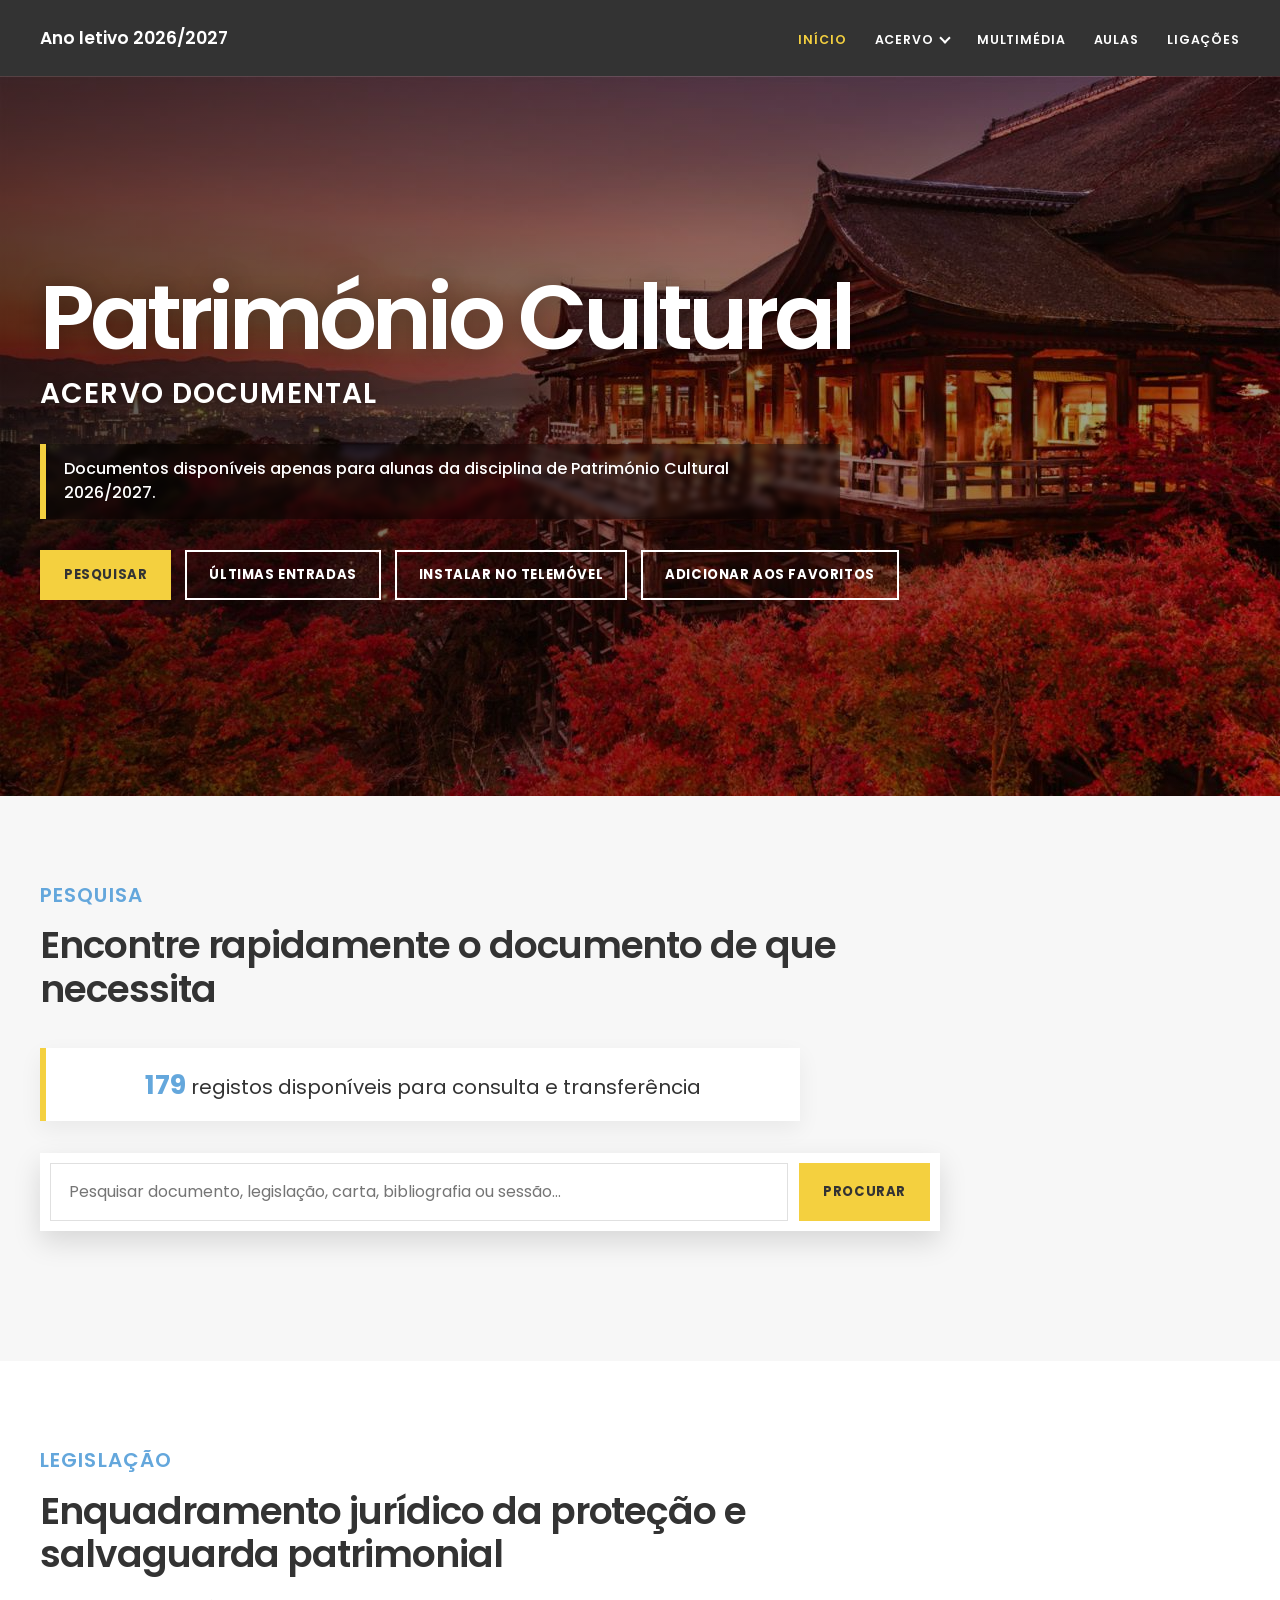
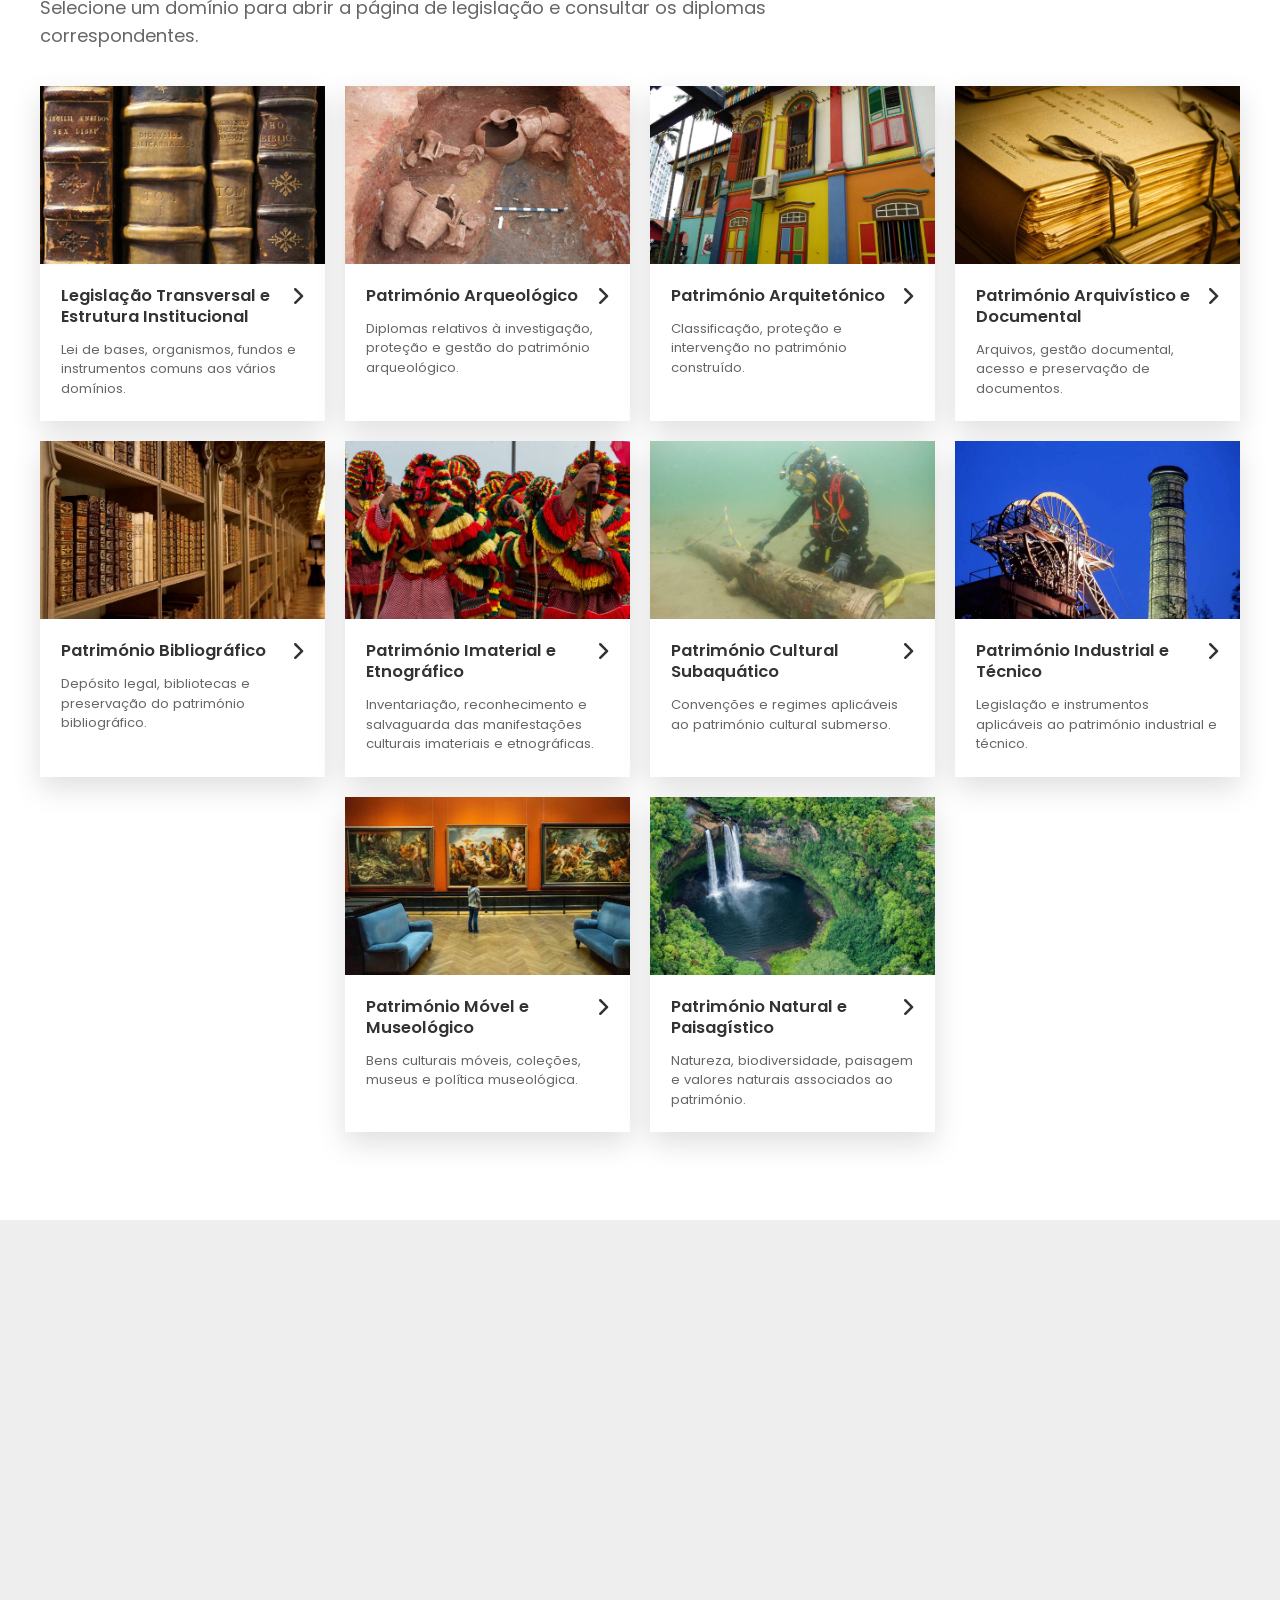
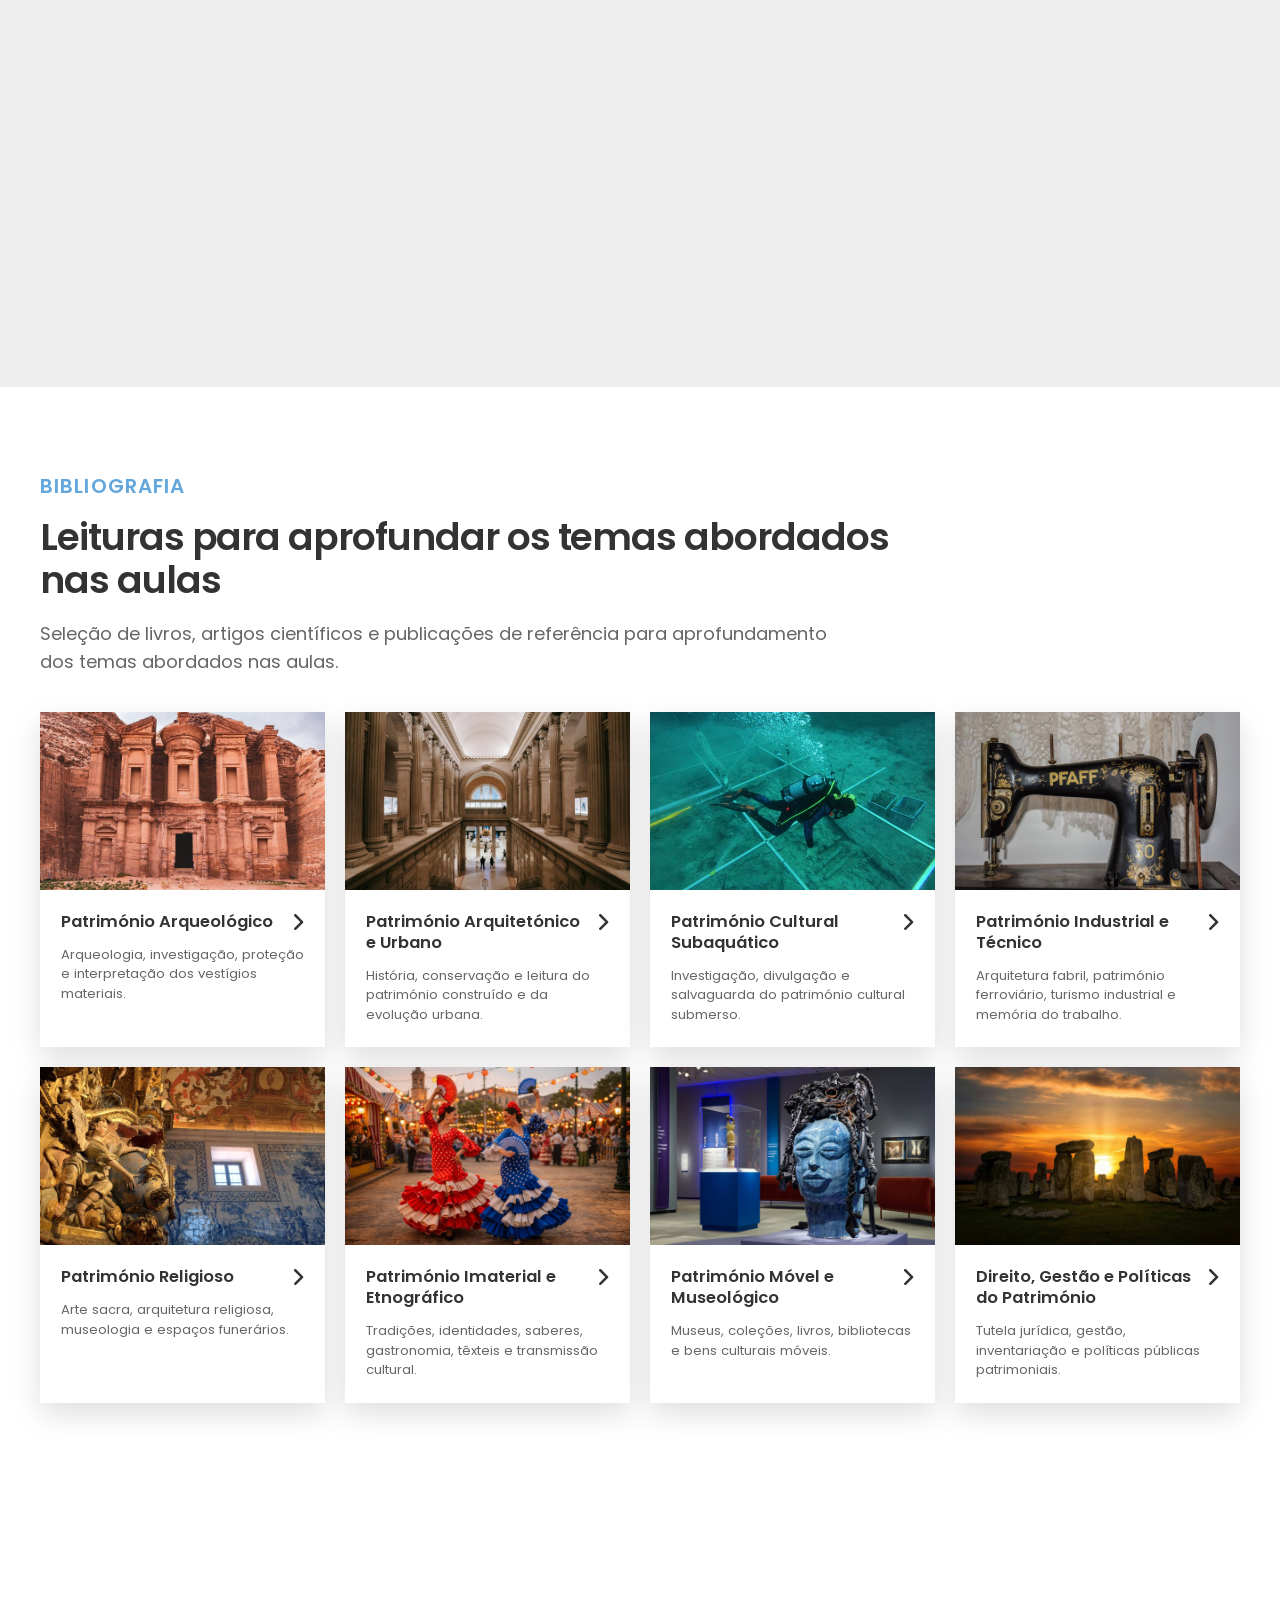
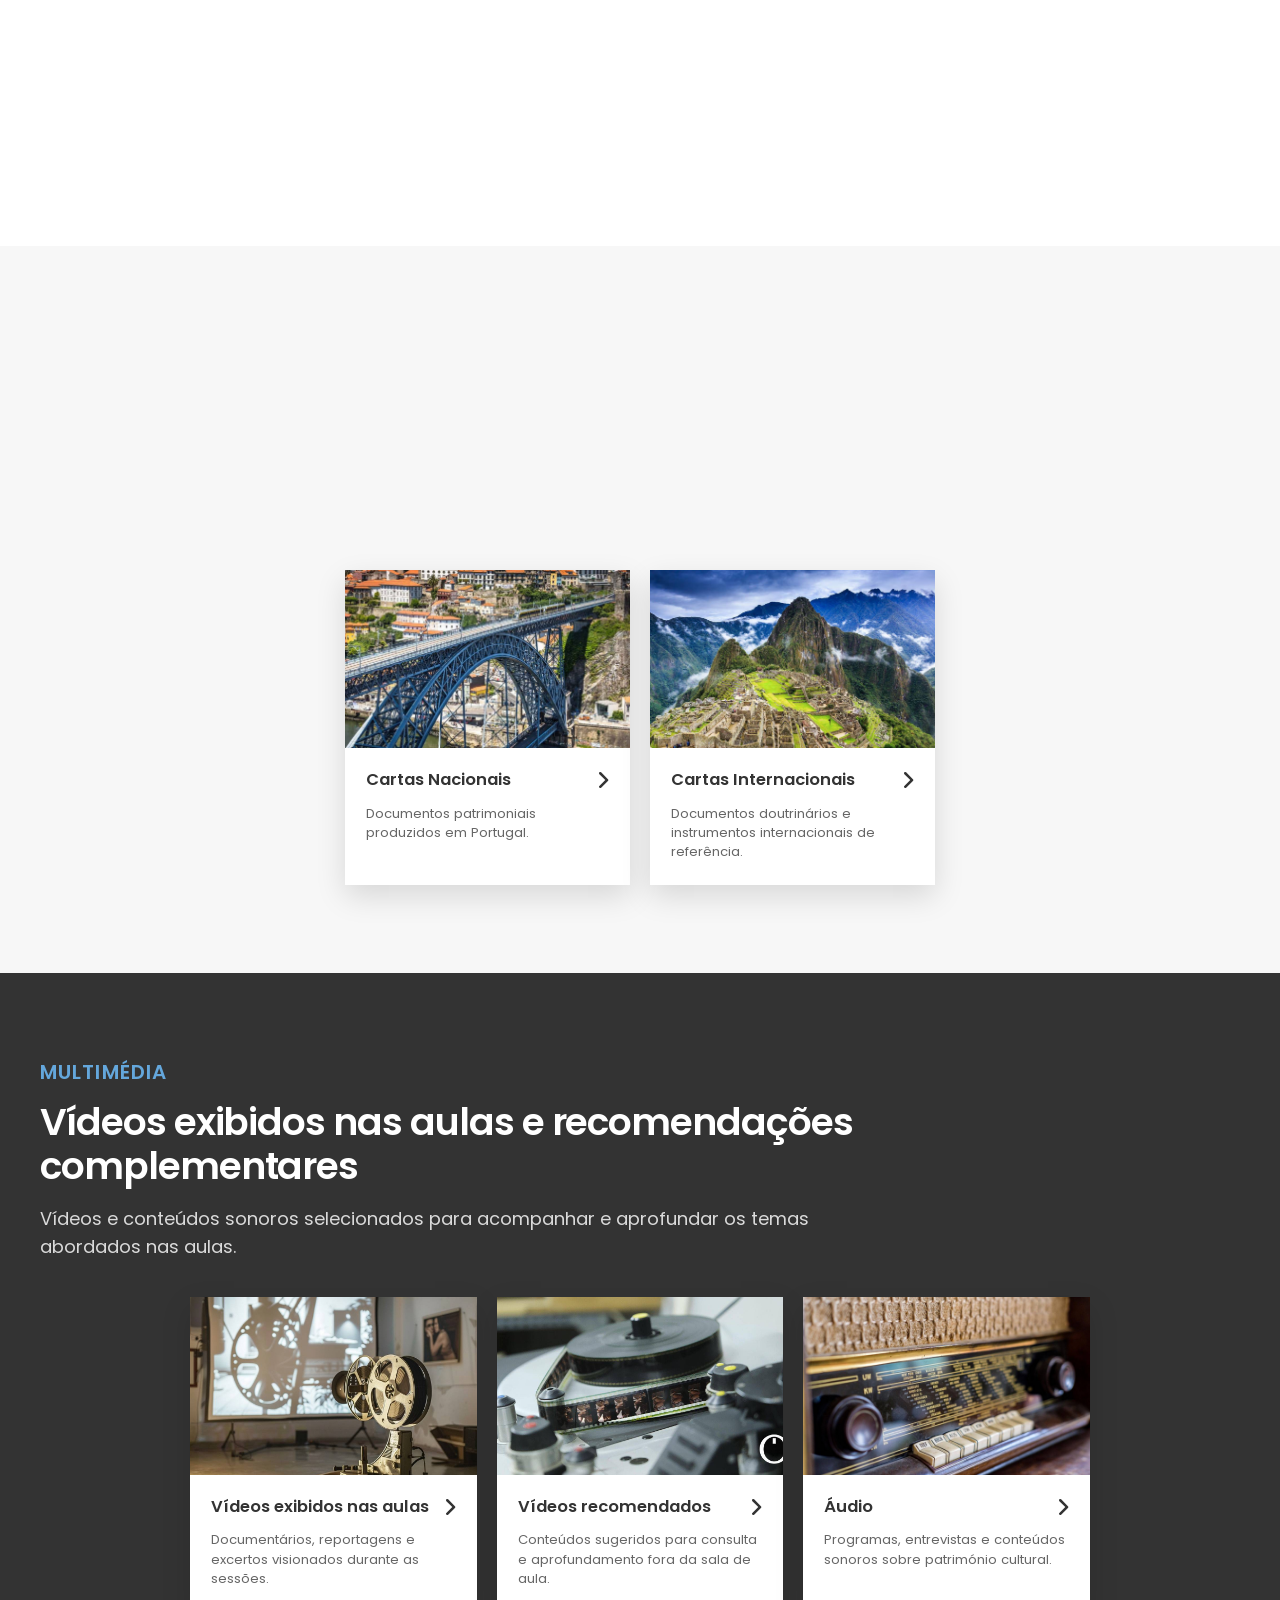
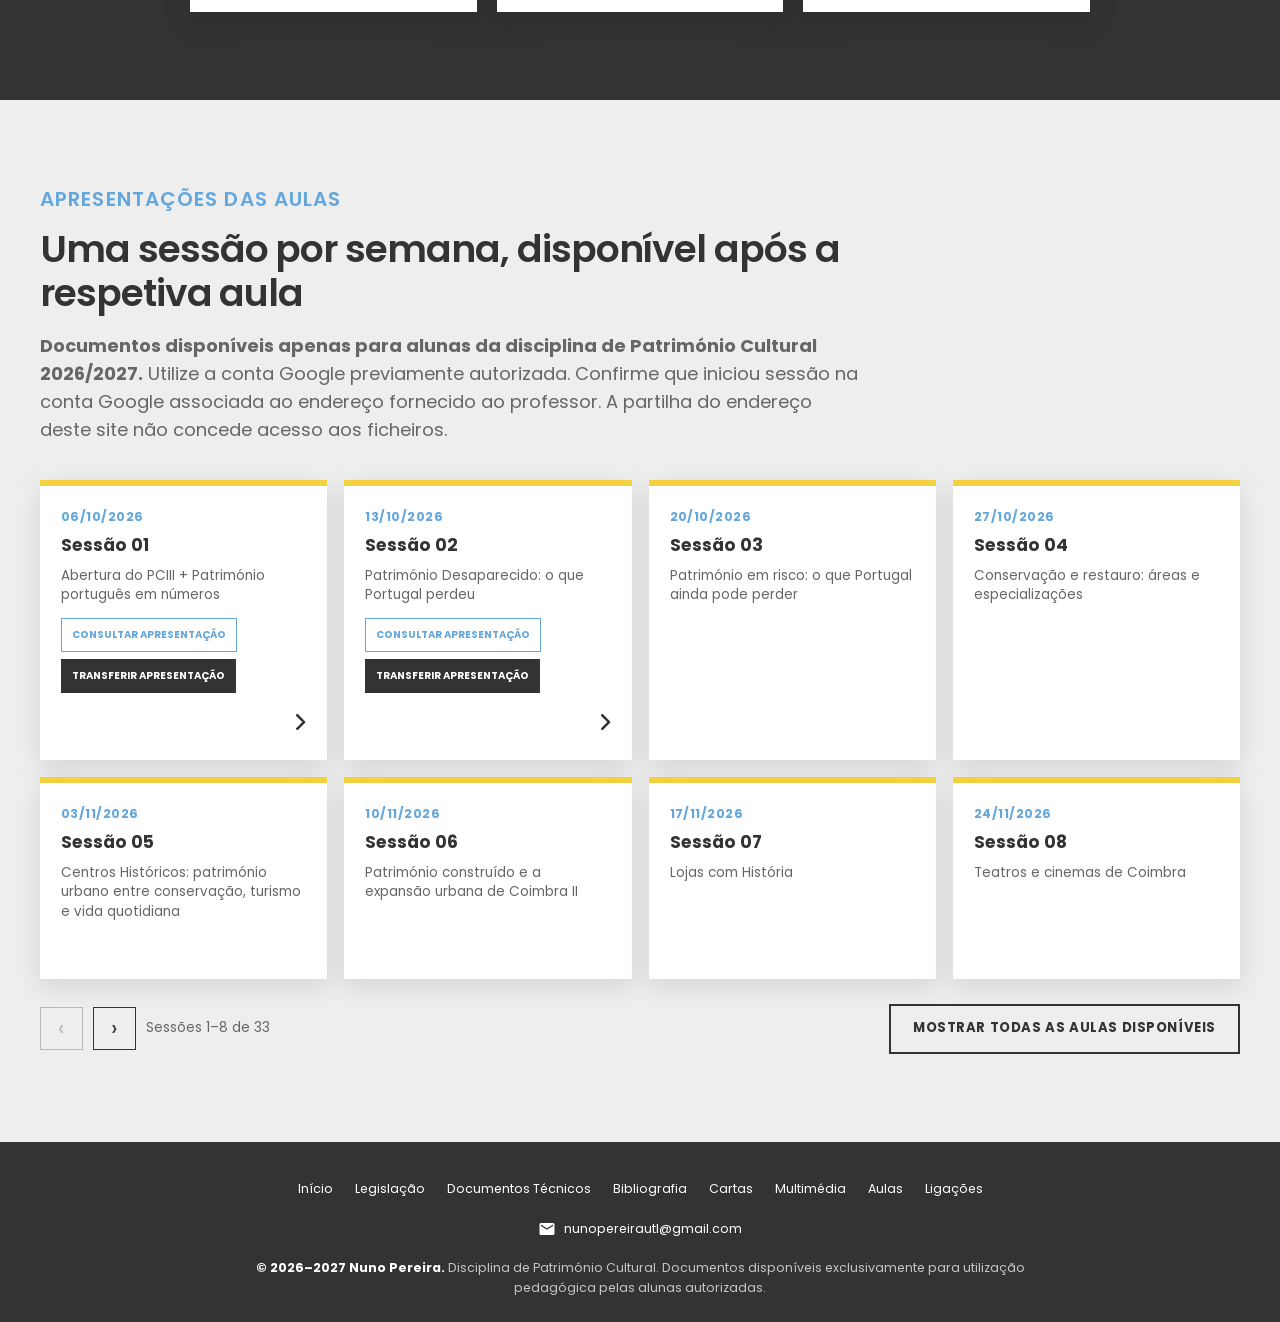
==== commit 22db9b43: "Melhorar acessibilidade das últimas entradas" ====
--- a/index.html
+++ b/index.html
@@ -50,7 +50,7 @@
 <p class="hero-note">Documentos disponíveis apenas para alunas da disciplina de Património Cultural 2026/2027.</p>
 <div class="button-row">
 <a class="btn" href="#pesquisa">Pesquisar</a>
-<button class="btn secondary recent-updates-button" id="recentUpdatesButton" type="button">Últimas entradas <span aria-hidden="true" class="recent-badge" id="recentUpdatesBadge">NOVO</span></button>
+<button aria-controls="recentUpdatesDialog" aria-haspopup="dialog" class="btn secondary recent-updates-button" id="recentUpdatesButton" type="button">Últimas entradas <span aria-hidden="true" class="recent-badge" id="recentUpdatesBadge">NOVO</span></button>
 <button class="btn secondary" id="installButton" type="button">Instalar no telemóvel</button>
 <button class="btn secondary" id="favoriteButton" type="button">Adicionar aos favoritos</button>
 </div>
--- a/assets/site.css
+++ b/assets/site.css
@@ -8,10 +8,13 @@
 .media-tabs{display:flex;flex-wrap:wrap;gap:10px;margin-bottom:28px}.filter-btn{min-height:44px;padding:9px 16px;border:1px solid rgba(255,255,255,.52);background:transparent;color:var(--white);font-size:.76rem;font-weight:700;letter-spacing:.04em;text-transform:uppercase;cursor:pointer;transition:background .18s ease,color .18s ease,transform .18s ease}.filter-btn.active,.filter-btn:hover{background:var(--yellow);border-color:var(--yellow);color:var(--charcoal);transform:translateY(-2px)}.section.dark .collection-heading .section-title{color:var(--blue)}.section.dark .collection-heading .section-subtitle,.section.dark .section-intro{color:var(--white)}.section.dark .section-intro{opacity:.82}
 .sessions-viewport{position:relative;margin-top:31px}.sessions-grid{display:grid;grid-template-columns:repeat(4,minmax(0,1fr));gap:17px}.session-card{min-height:196px;background:var(--white);box-shadow:0 8px 25px rgba(0,0,0,.11);border-top:6px solid var(--yellow);transition:transform .24s ease,box-shadow .24s ease}.session-card:hover,.session-card:focus-within{transform:translateY(-7px);box-shadow:var(--shadow-hover)}.session-card-link,.session-card-static{min-height:196px;display:flex;flex-direction:column;justify-content:space-between;padding:21px;color:inherit;text-decoration:none}.session-date{display:block;margin-bottom:9px;color:var(--blue);font-size:.78rem;font-weight:700;letter-spacing:.04em;text-transform:uppercase}.session-card h3{margin:0 0 9px;font-size:1.08rem;font-weight:700;line-height:1.26}.session-card p{margin:0;color:var(--muted);font-size:.84rem;line-height:1.45}.session-arrow{align-self:flex-end;margin-top:18px;color:var(--charcoal);transition:color .2s ease,transform .2s ease}.session-card:hover .session-arrow,.session-card:focus-within .session-arrow{color:var(--blue);transform:translateX(6px)}.sessions-controls{display:flex;align-items:center;justify-content:space-between;gap:18px;margin-top:25px}.page-arrows{display:flex;align-items:center;gap:10px}.page-arrow{width:43px;height:43px;display:inline-grid;place-items:center;border:1px solid var(--charcoal);background:transparent;color:var(--charcoal);font-size:1.45rem;line-height:1;cursor:pointer;transition:background .18s ease,border-color .18s ease,transform .18s ease}.page-arrow:hover:not(:disabled){background:var(--yellow);border-color:var(--yellow);transform:translateY(-2px)}.page-arrow:disabled{opacity:.28;cursor:not-allowed}.page-status{color:var(--muted);font-size:.84rem}.sessions-empty{display:none;padding:24px;border-left:6px solid var(--yellow);background:var(--white);color:var(--muted);box-shadow:var(--shadow)}.sessions-empty.show{display:block}
 .site-footer{padding:31px 0 25px;background:var(--charcoal);color:var(--white);text-align:center}.footer-nav{display:flex;flex-wrap:wrap;justify-content:center;gap:22px;margin:0 0 17px;padding:0;list-style:none}.footer-nav a,.footer-email{position:relative;display:inline-flex;align-items:center;gap:8px;color:var(--white);font-size:.78rem;text-decoration:none;transition:color .2s ease,transform .2s ease}.footer-nav a::after,.footer-email::after{content:"";position:absolute;left:0;right:100%;bottom:-5px;height:2px;background:var(--yellow);transition:right .22s ease}.footer-nav a:hover,.footer-nav a:focus-visible,.footer-email:hover,.footer-email:focus-visible{color:var(--yellow);transform:translateY(-2px)}.footer-nav a:hover::after,.footer-nav a:focus-visible::after,.footer-email:hover::after,.footer-email:focus-visible::after{right:0}.footer-contact{margin:0 0 13px}.footer-email svg{width:18px;height:18px}.footer-copy{margin:0 auto;max-width:820px;color:rgba(255,255,255,.72);font-size:.78rem}.footer-copy strong{color:var(--white)}
-.install-banner{position:fixed;right:18px;bottom:18px;z-index:900;max-width:365px;display:none;gap:12px;align-items:center;padding:16px;background:var(--white);color:var(--ink);box-shadow:var(--shadow-hover);border-left:6px solid var(--yellow)}.install-banner.show{display:flex}.install-banner p{margin:0;font-size:.82rem;line-height:1.35}.install-banner button{flex:0 0 auto}.dialog-backdrop{position:fixed;inset:0;z-index:2000;display:none;place-items:center;padding:20px;background:rgba(0,0,0,.72)}.dialog-backdrop.open{display:grid}.dialog{width:min(560px,100%);padding:31px;background:var(--white);box-shadow:var(--shadow-hover)}.dialog h2{margin:0 0 12px;font-size:1.45rem}.dialog p{margin:0 0 18px;color:var(--muted);font-size:.93rem}.reveal{opacity:0;transform:translateY(30px);transition:opacity .58s ease,transform .58s ease}.reveal.is-visible{opacity:1;transform:translateY(0)}
+.install-banner{position:fixed;right:18px;bottom:18px;z-index:900;max-width:365px;display:none;gap:12px;align-items:center;padding:16px;background:var(--white);color:var(--ink);box-shadow:var(--shadow-hover);border-left:6px solid var(--yellow)}.install-banner.show{display:flex}.install-banner p{margin:0;font-size:.82rem;line-height:1.35}.install-banner button{flex:0 0 auto}.dialog-backdrop{position:fixed;inset:0;z-index:2000;display:none;place-items:center;padding:20px;background:rgba(0,0,0,.72)}.dialog-backdrop.open{display:grid}.dialog{width:min(560px,100%);padding:31px;background:var(--white);box-shadow:var(--shadow-hover)}.dialog h2{margin:0 0 12px;font-size:1.45rem}.dialog p{margin:0 0 18px;color:var(--muted);font-size:.93rem}
+.recent-updates-button{position:relative}.recent-badge{display:none;align-items:center;justify-content:center;margin-left:2px;padding:2px 6px;background:var(--yellow);color:var(--charcoal);font-size:.58rem;font-weight:700;letter-spacing:.06em;line-height:1.35}.recent-badge.show{display:inline-flex}
+.recent-updates-dialog{width:min(820px,100%);max-height:min(82vh,820px);overflow:auto;padding:32px}.recent-updates-heading{display:flex;align-items:flex-start;justify-content:space-between;gap:24px;margin-bottom:19px;padding-bottom:18px;border-bottom:1px solid var(--line)}.recent-updates-heading h2{margin:0 0 6px}.recent-updates-meta{margin:0!important;color:var(--muted);font-size:.88rem!important}.dialog-close-icon{flex:0 0 auto;width:42px;height:42px;display:grid;place-items:center;padding:0;border:1px solid var(--line);background:transparent;color:var(--charcoal);font-size:1.7rem;line-height:1;cursor:pointer;transition:background .18s ease,border-color .18s ease}.dialog-close-icon:hover,.dialog-close-icon:focus-visible{background:var(--yellow);border-color:var(--yellow)}.recent-updates-list{margin:0 0 24px;padding:0;list-style:none}.recent-update-item{padding:15px 0;border-bottom:1px solid var(--line)}.recent-update-item:first-child{padding-top:2px}.recent-update-type{display:block;margin-bottom:5px;color:var(--blue);font-size:.7rem;font-weight:700;letter-spacing:.055em;line-height:1.35;text-transform:uppercase}.recent-update-title{display:block;color:var(--charcoal);font-size:.94rem;font-weight:600;line-height:1.4}.recent-update-title a{color:inherit;text-decoration:none}.recent-update-title a:hover,.recent-update-title a:focus-visible{color:var(--blue);text-decoration:underline;text-underline-offset:3px}.recent-update-more{padding:14px 0;color:var(--muted);font-size:.82rem}
+.reveal{opacity:0;transform:translateY(30px);transition:opacity .58s ease,transform .58s ease}.reveal.is-visible{opacity:1;transform:translateY(0)}
 @media(max-width:1080px){.nav-list{gap:19px}.nav-link,.dropdown-toggle{font-size:.71rem}.split,.split.reverse{grid-template-columns:1fr 1fr;gap:42px}.cards-grid,.sessions-grid{grid-template-columns:repeat(2,minmax(0,1fr))}}
 @media(max-width:780px){:root{--header-h:68px}body{font-size:17px}.container{width:min(100% - 34px,var(--container))}.menu-toggle{display:block}.nav-list{position:fixed;inset:var(--header-h) 0 auto;display:none;flex-direction:column;align-items:stretch;gap:0;max-height:calc(100vh - var(--header-h));overflow-y:auto;padding:14px 22px 23px;background:var(--charcoal);box-shadow:0 16px 28px rgba(0,0,0,.24)}.nav-list.open{display:flex}.nav-item{width:100%}.nav-link,.dropdown-toggle{width:100%;justify-content:space-between;padding:15px 4px;font-size:.85rem}.nav-link::after,.dropdown-toggle::after{display:none}.dropdown-menu{position:static;min-width:0;padding:4px 0 8px 14px;background:rgba(255,255,255,.06);color:var(--white);box-shadow:none;transform:none}.nav-item:not(.open)>.dropdown-menu{display:none!important}.dropdown-menu a{color:var(--white);padding:12px 15px}.dropdown-menu a:hover,.dropdown-menu a:focus-visible{padding-left:22px;background:var(--yellow);color:var(--charcoal)}.hero{min-height:76vh;background-position:center}.hero-content{padding:72px 0 69px}.section{padding:69px 0}.split,.split.reverse{grid-template-columns:1fr;gap:34px}.split.reverse .split-media{order:0}.split-media,.split-media img{min-height:370px}.search-box{grid-template-columns:1fr}.search-box .btn{width:100%}.sessions-controls{align-items:flex-start;flex-direction:column}.sessions-controls .btn{width:100%}}
-@media(max-width:540px){.brand{max-width:235px;white-space:normal;line-height:1.15}.hero h1{font-size:clamp(2.75rem,15vw,4.7rem)}.hero-subtitle{font-size:1.12rem}.button-row .btn{width:100%}.split-media,.split-media img{min-height:310px}.cards-grid,.sessions-grid{grid-template-columns:1fr}.card-media{height:205px}.install-banner{left:12px;right:12px;bottom:12px}.footer-nav{gap:16px}}
+@media(max-width:540px){.brand{max-width:235px;white-space:normal;line-height:1.15}.hero h1{font-size:clamp(2.75rem,15vw,4.7rem)}.hero-subtitle{font-size:1.12rem}.button-row .btn{width:100%}.split-media,.split-media img{min-height:310px}.cards-grid,.sessions-grid{grid-template-columns:1fr}.card-media{height:205px}.install-banner{left:12px;right:12px;bottom:12px}.footer-nav{gap:16px}.recent-updates-dialog{padding:22px}.recent-updates-heading{gap:14px}.recent-update-title{font-size:.9rem}}
 @media(prefers-reduced-motion:reduce){*,*::before,*::after{scroll-behavior:auto!important;animation:none!important;transition:none!important}.reveal{opacity:1;transform:none}}
 
 
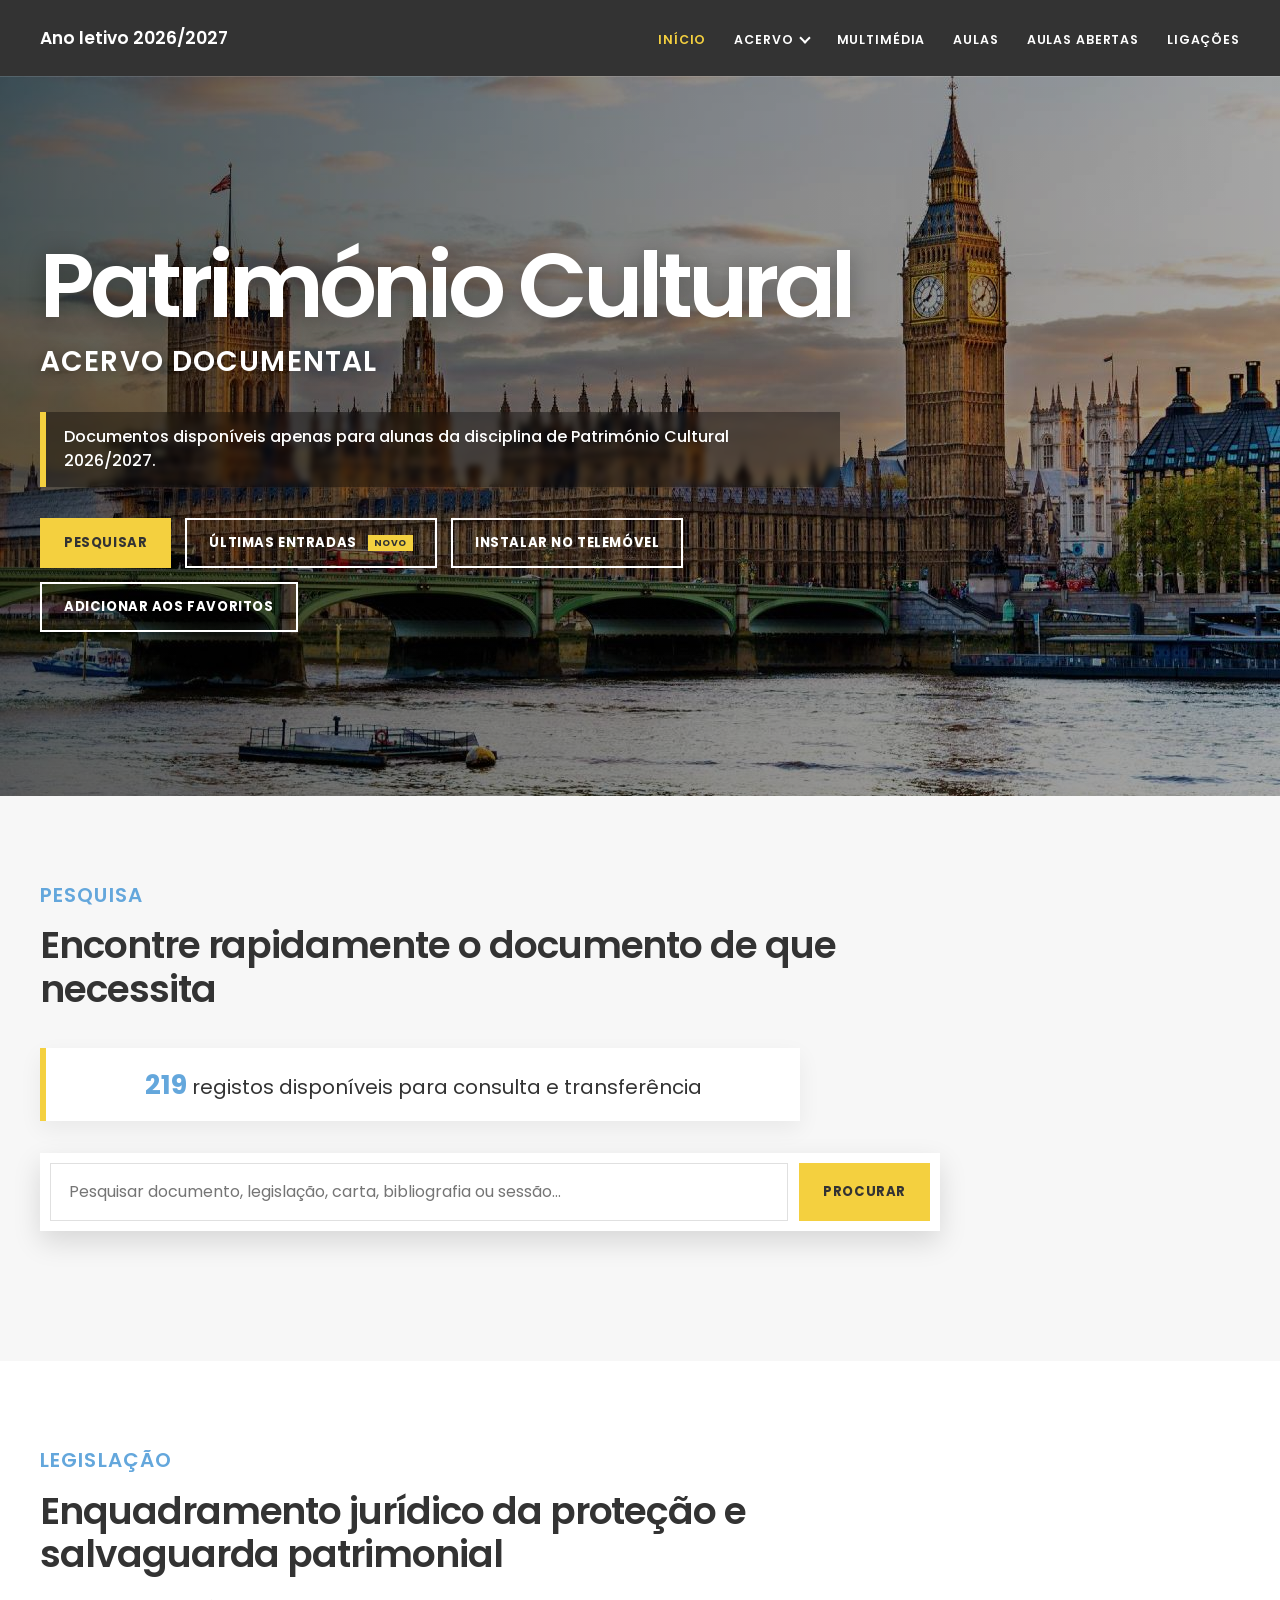
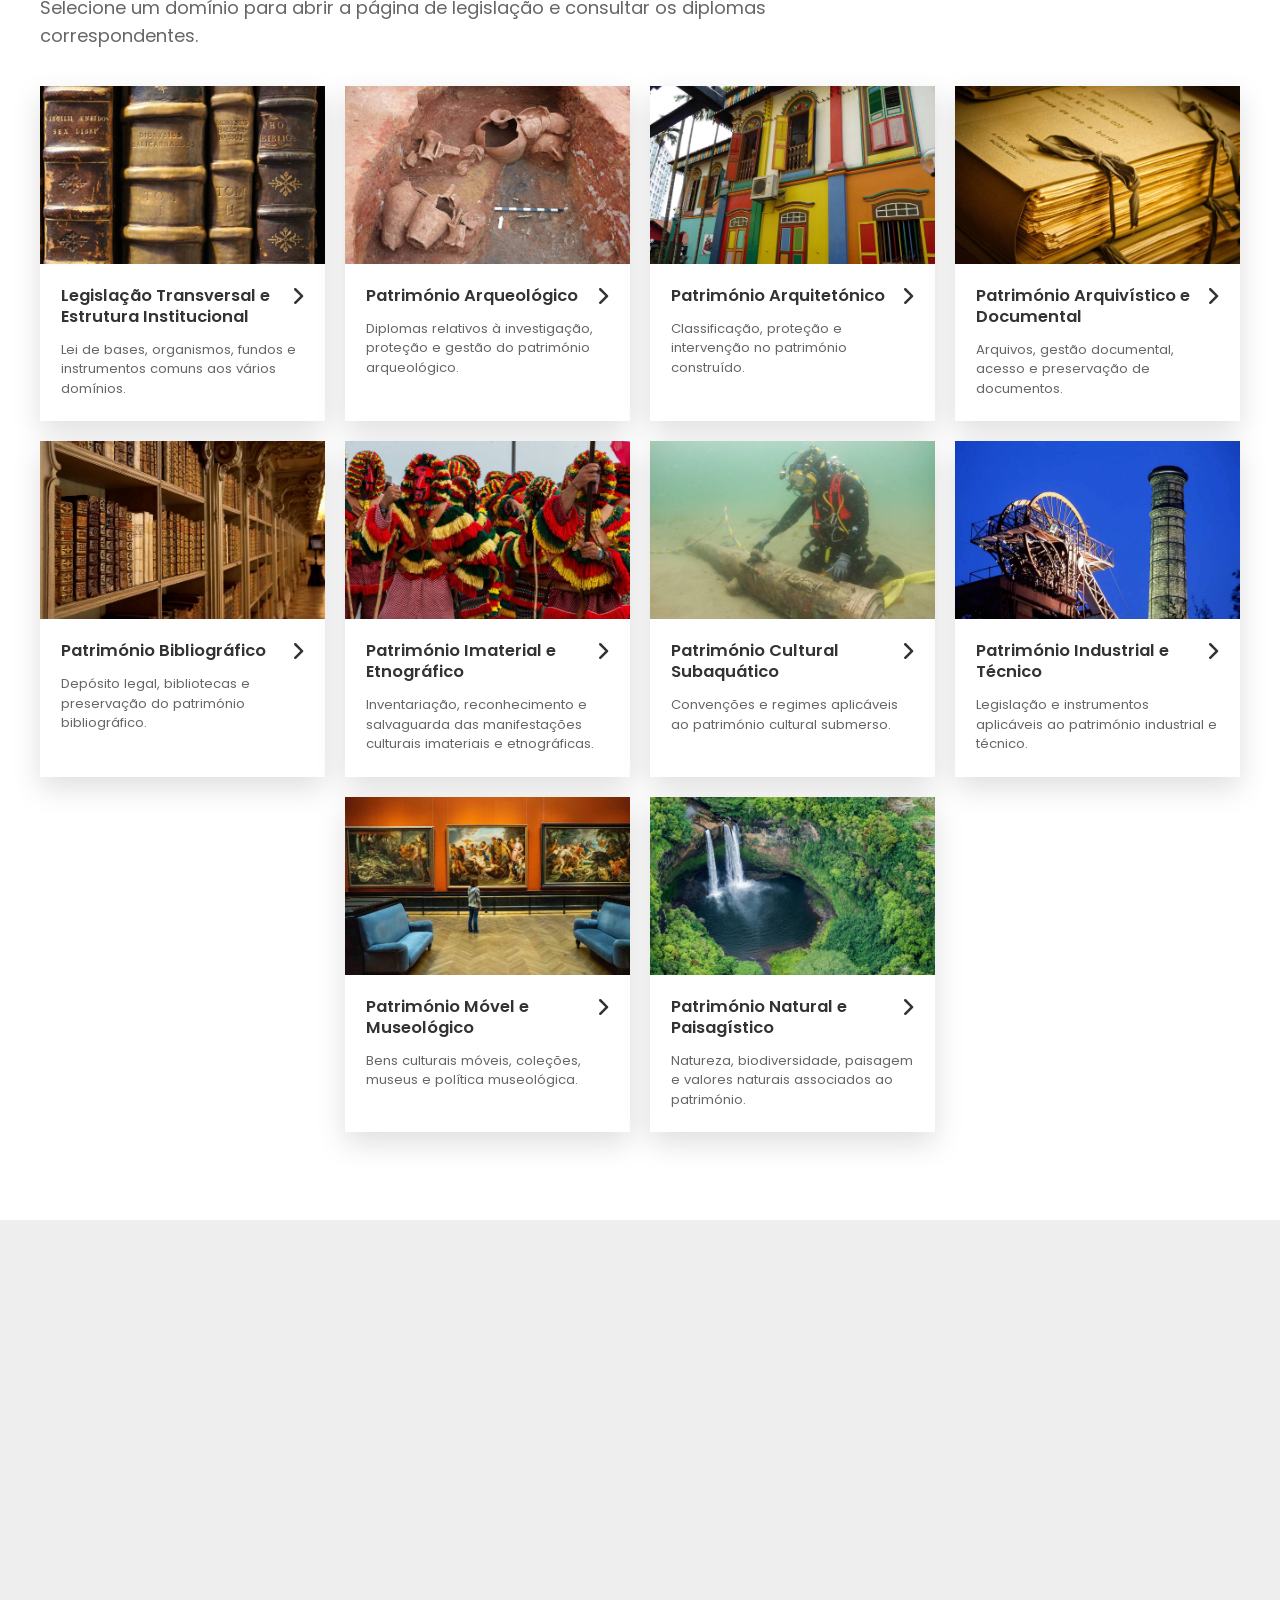
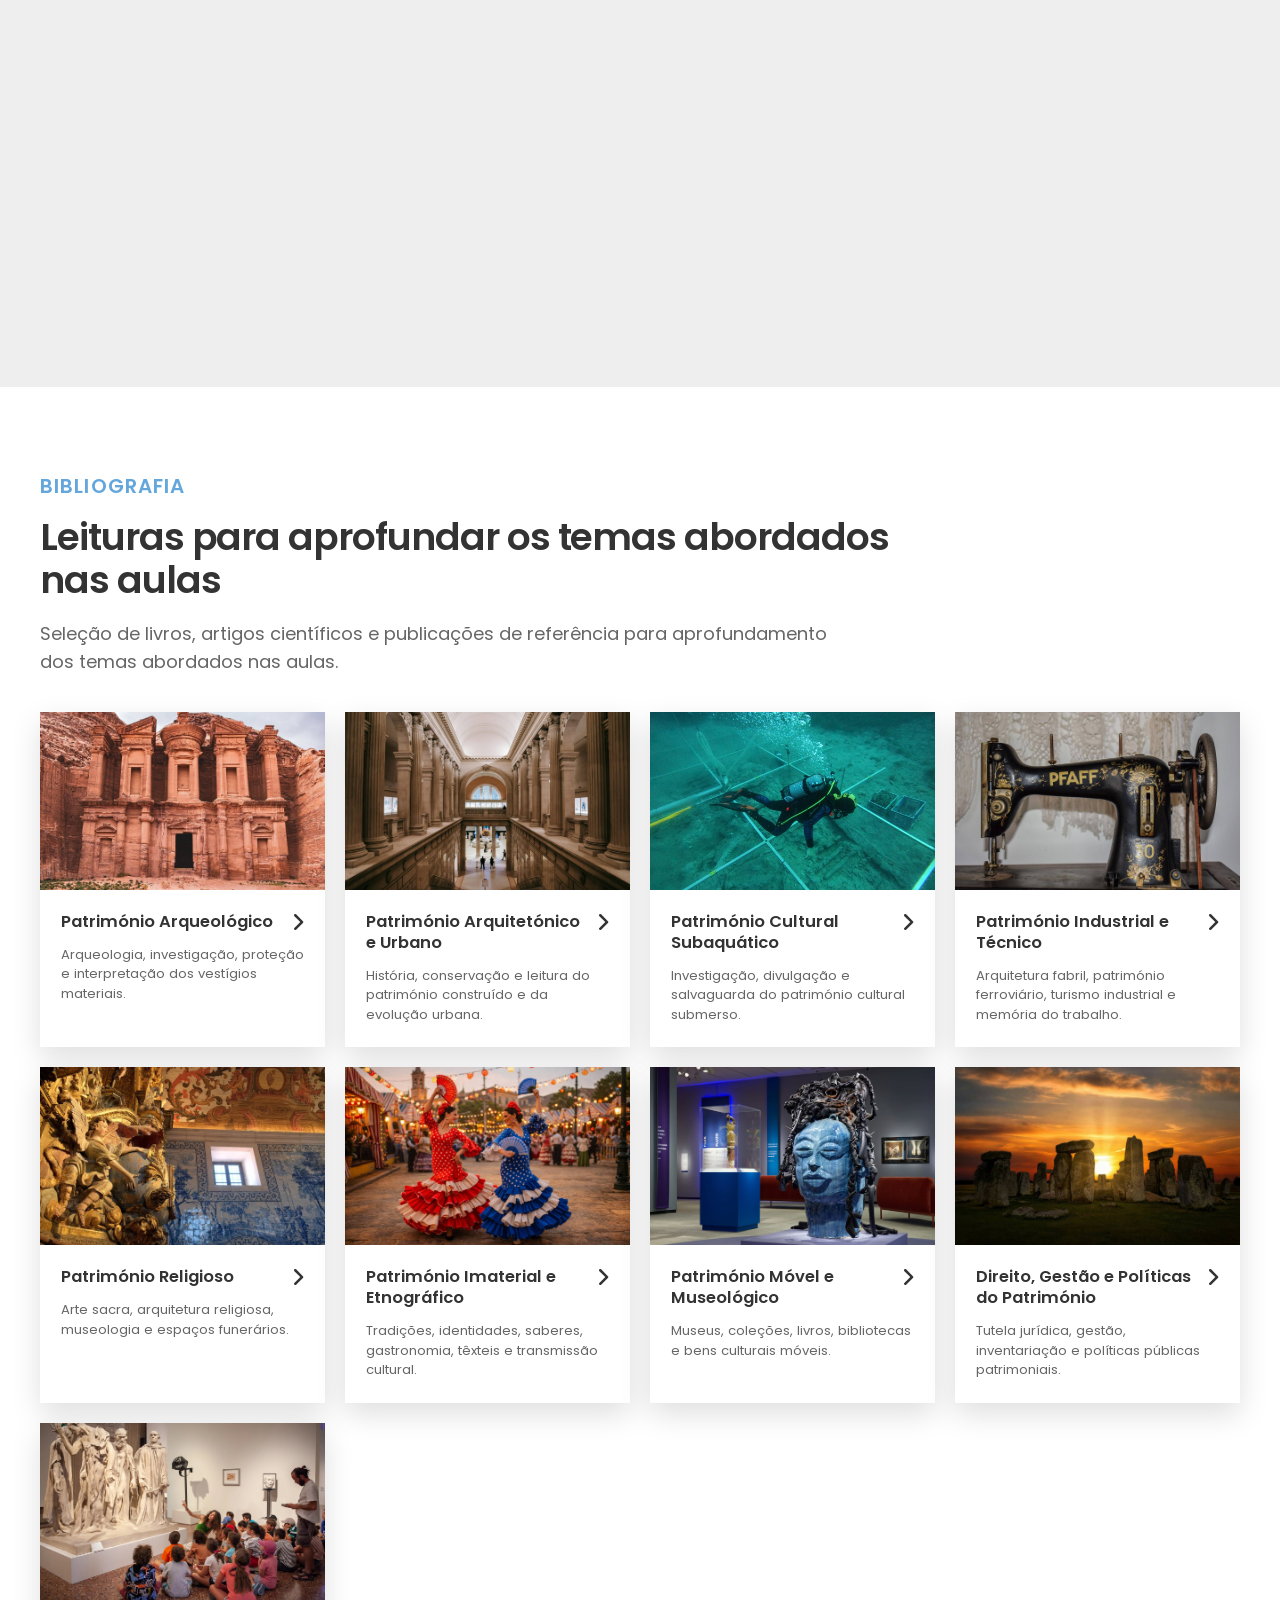
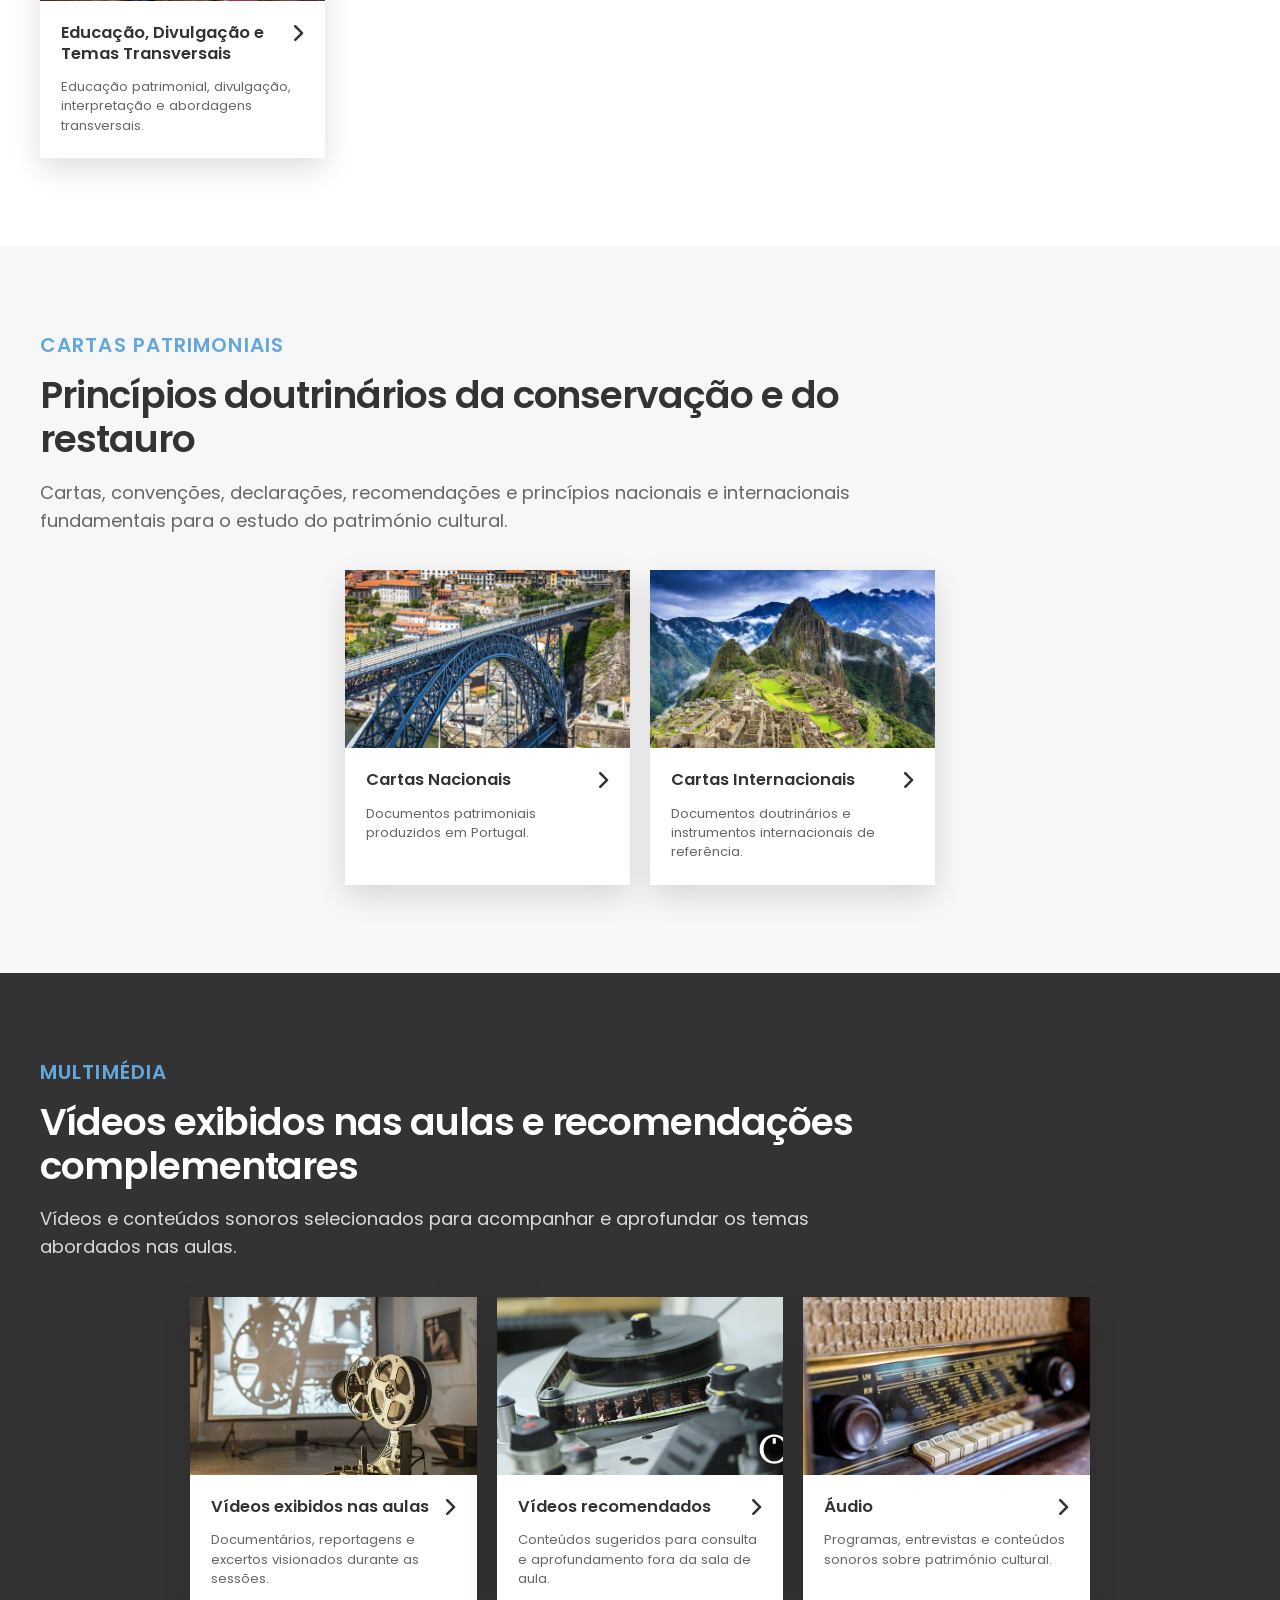
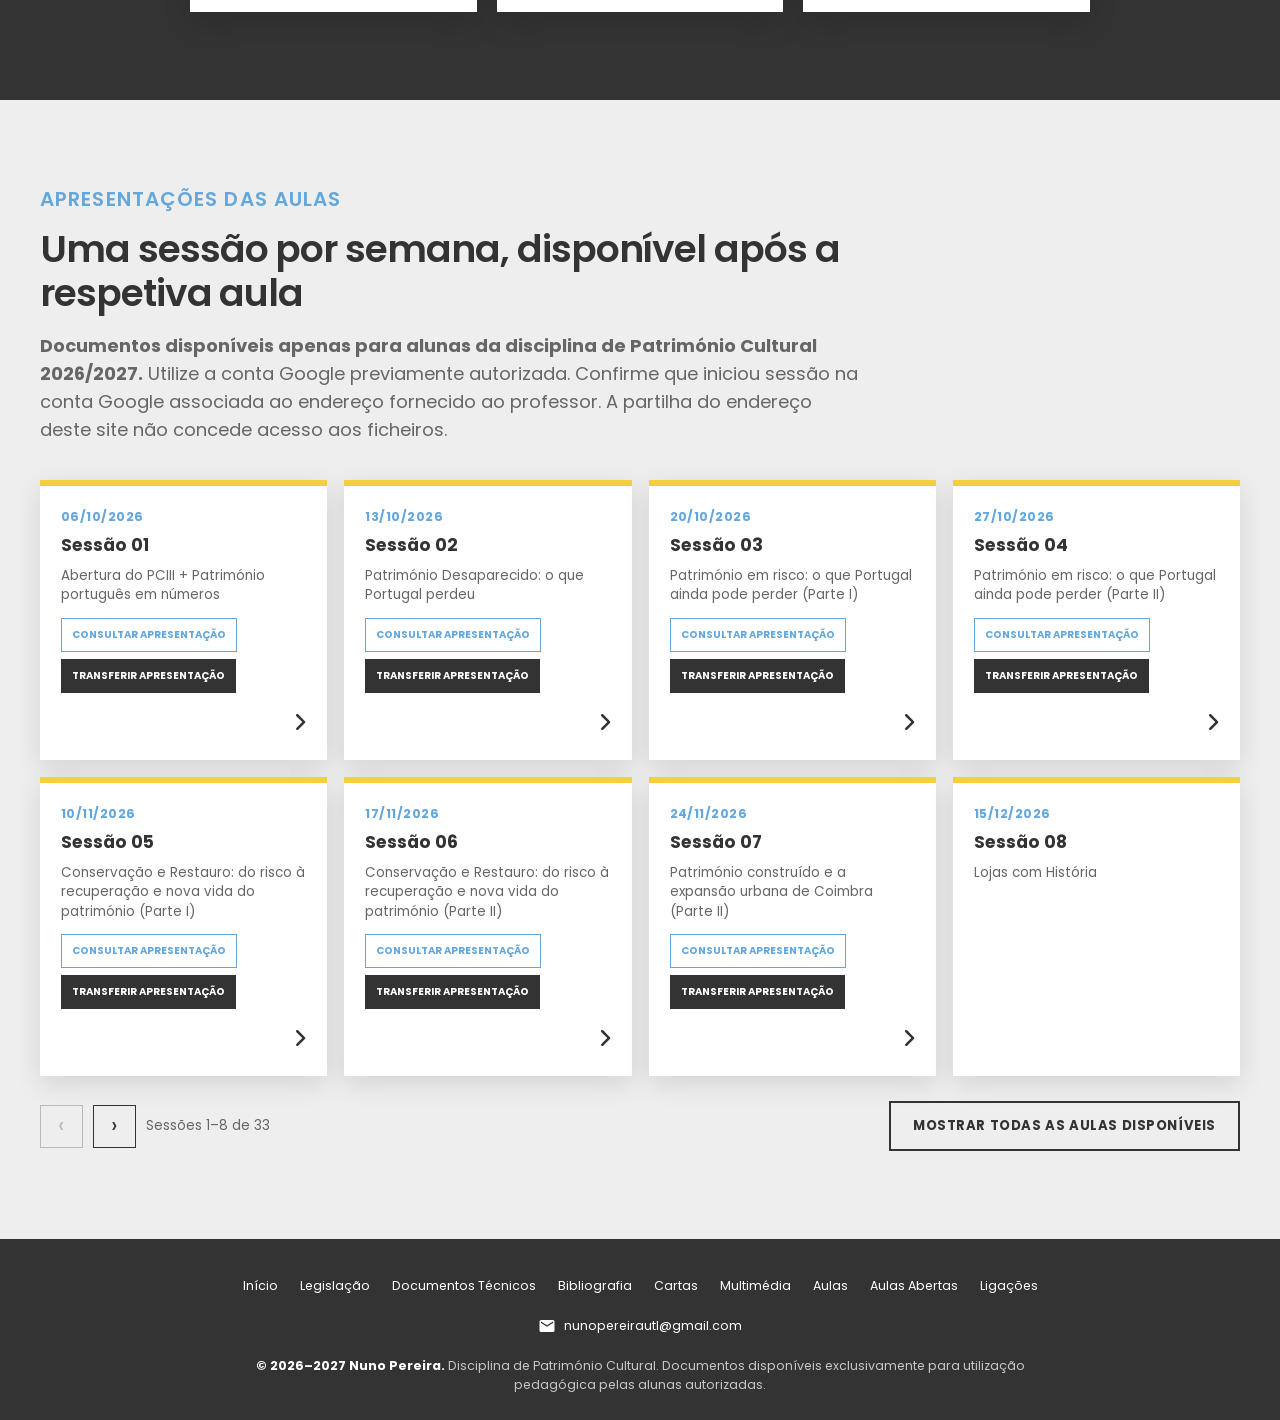
==== commit d759b3ca: "Add Aulas Abertas archive and posters" ====
--- a/index.html
+++ b/index.html
@@ -36,6 +36,7 @@
 </li>
 <li class="nav-item"><a class="nav-link" href="multimedia.html">Multimédia</a></li>
 <li class="nav-item"><a class="nav-link" href="index.html#aulas">Aulas</a></li>
+<li class="nav-item"><a class="nav-link" href="aulas-abertas.html">Aulas Abertas</a></li>
 <li class="nav-item"><a class="nav-link" href="ligacoes.html">Ligações</a></li>
 </ul>
 </nav>
@@ -157,6 +158,7 @@
 <li><a href="cartas-patrimoniais.html">Cartas</a></li>
 <li><a href="multimedia.html">Multimédia</a></li>
 <li><a href="index.html#aulas">Aulas</a></li>
+<li><a href="aulas-abertas.html">Aulas Abertas</a></li>
 <li><a href="ligacoes.html">Ligações</a></li>
 </ul>
 <p class="footer-contact"><a aria-label="Enviar email para Nuno Pereira" class="footer-email" href="mailto:nunopereirautl@gmail.com"><svg aria-hidden="true" viewbox="0 0 24 24"><path d="M20 4H4a2 2 0 0 0-2 2v12a2 2 0 0 0 2 2h16a2 2 0 0 0 2-2V6a2 2 0 0 0-2-2Zm0 4-8 5-8-5V6l8 5 8-5v2Z" fill="currentColor"></path></svg>nunopereirautl@gmail.com</a></p>
